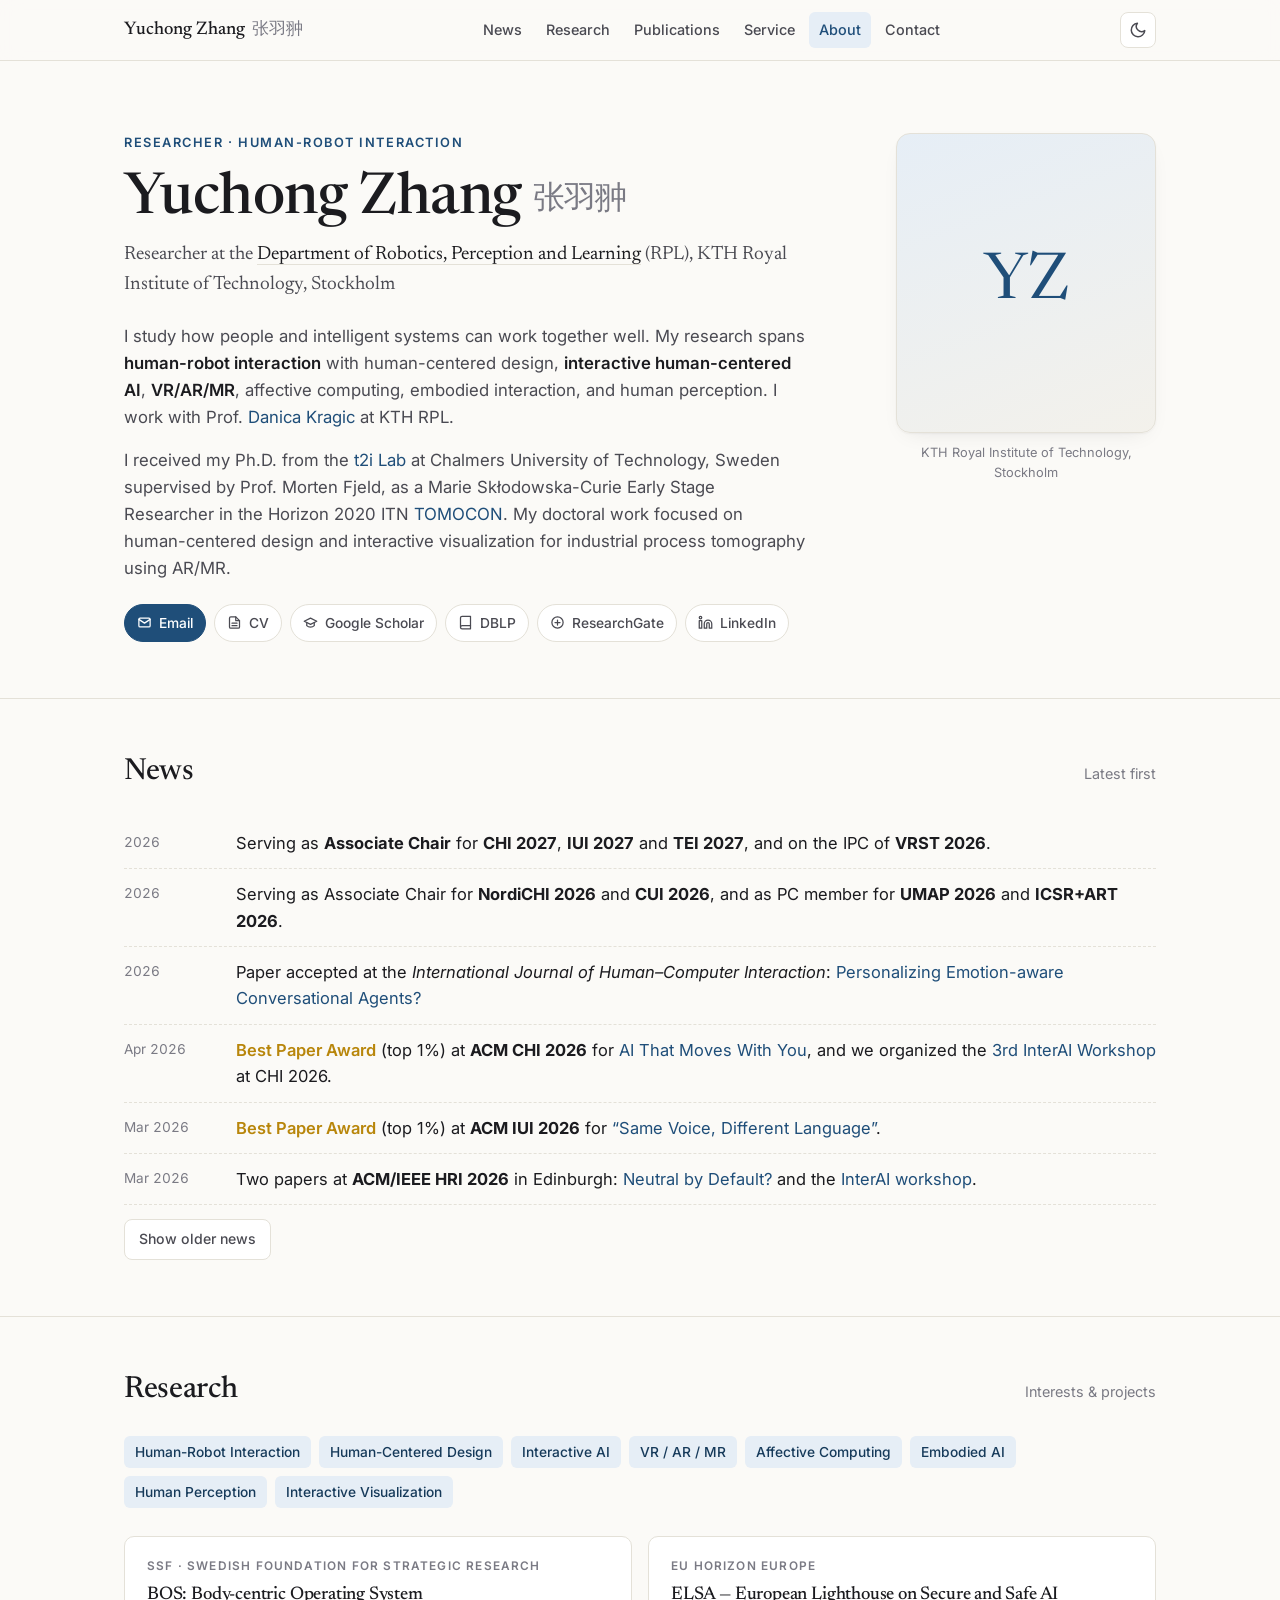
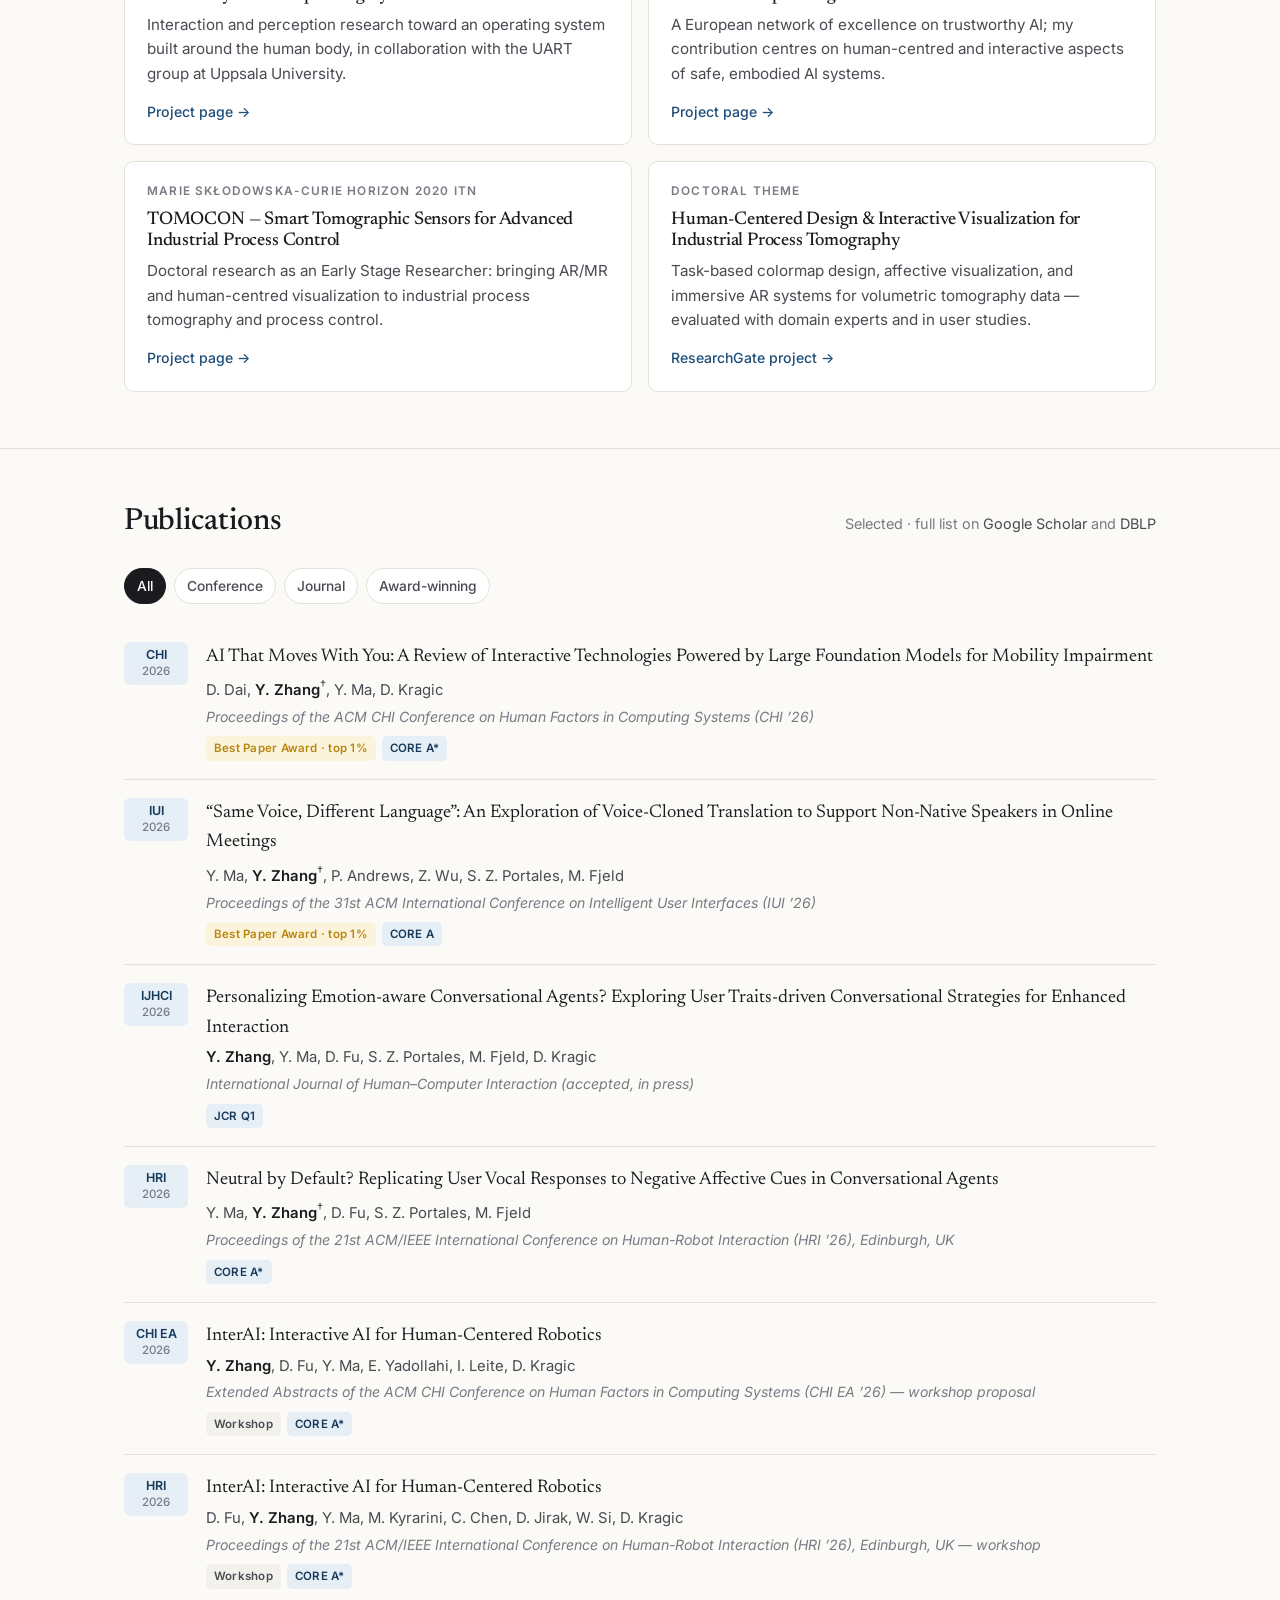
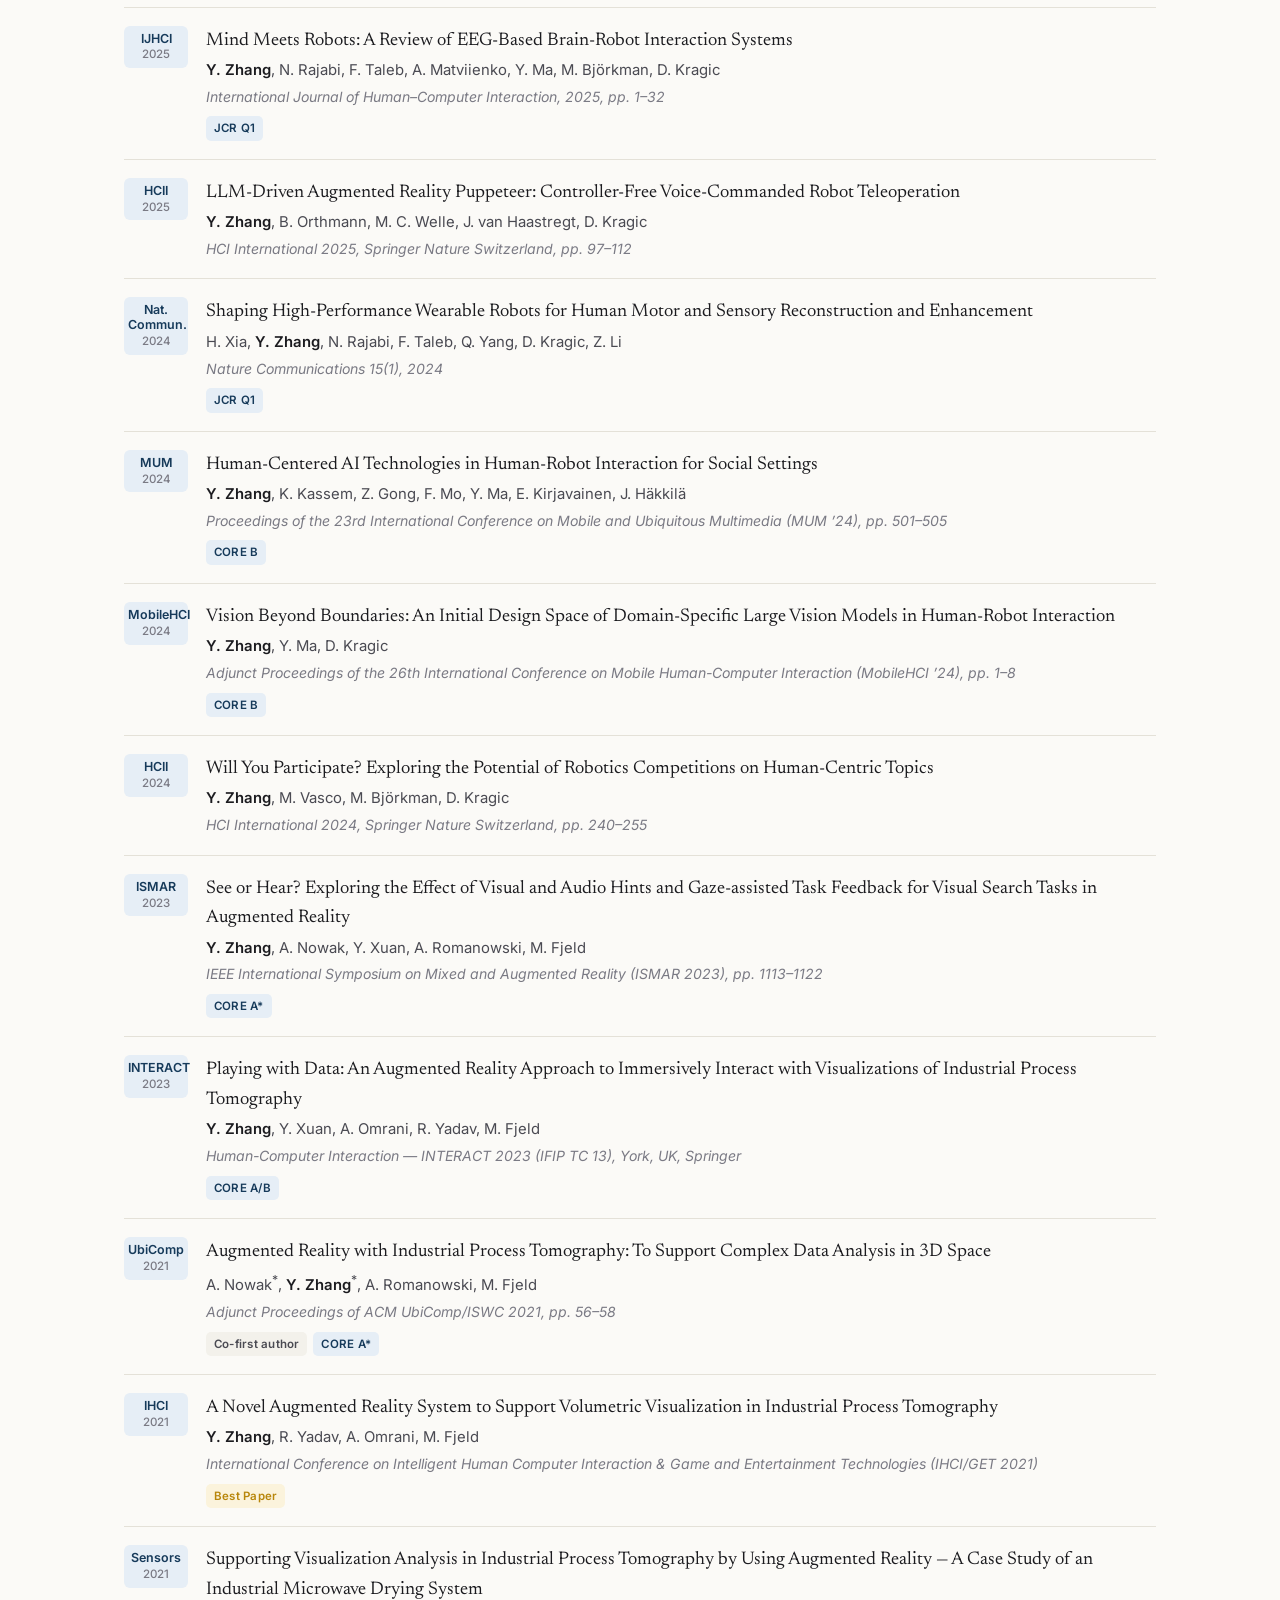
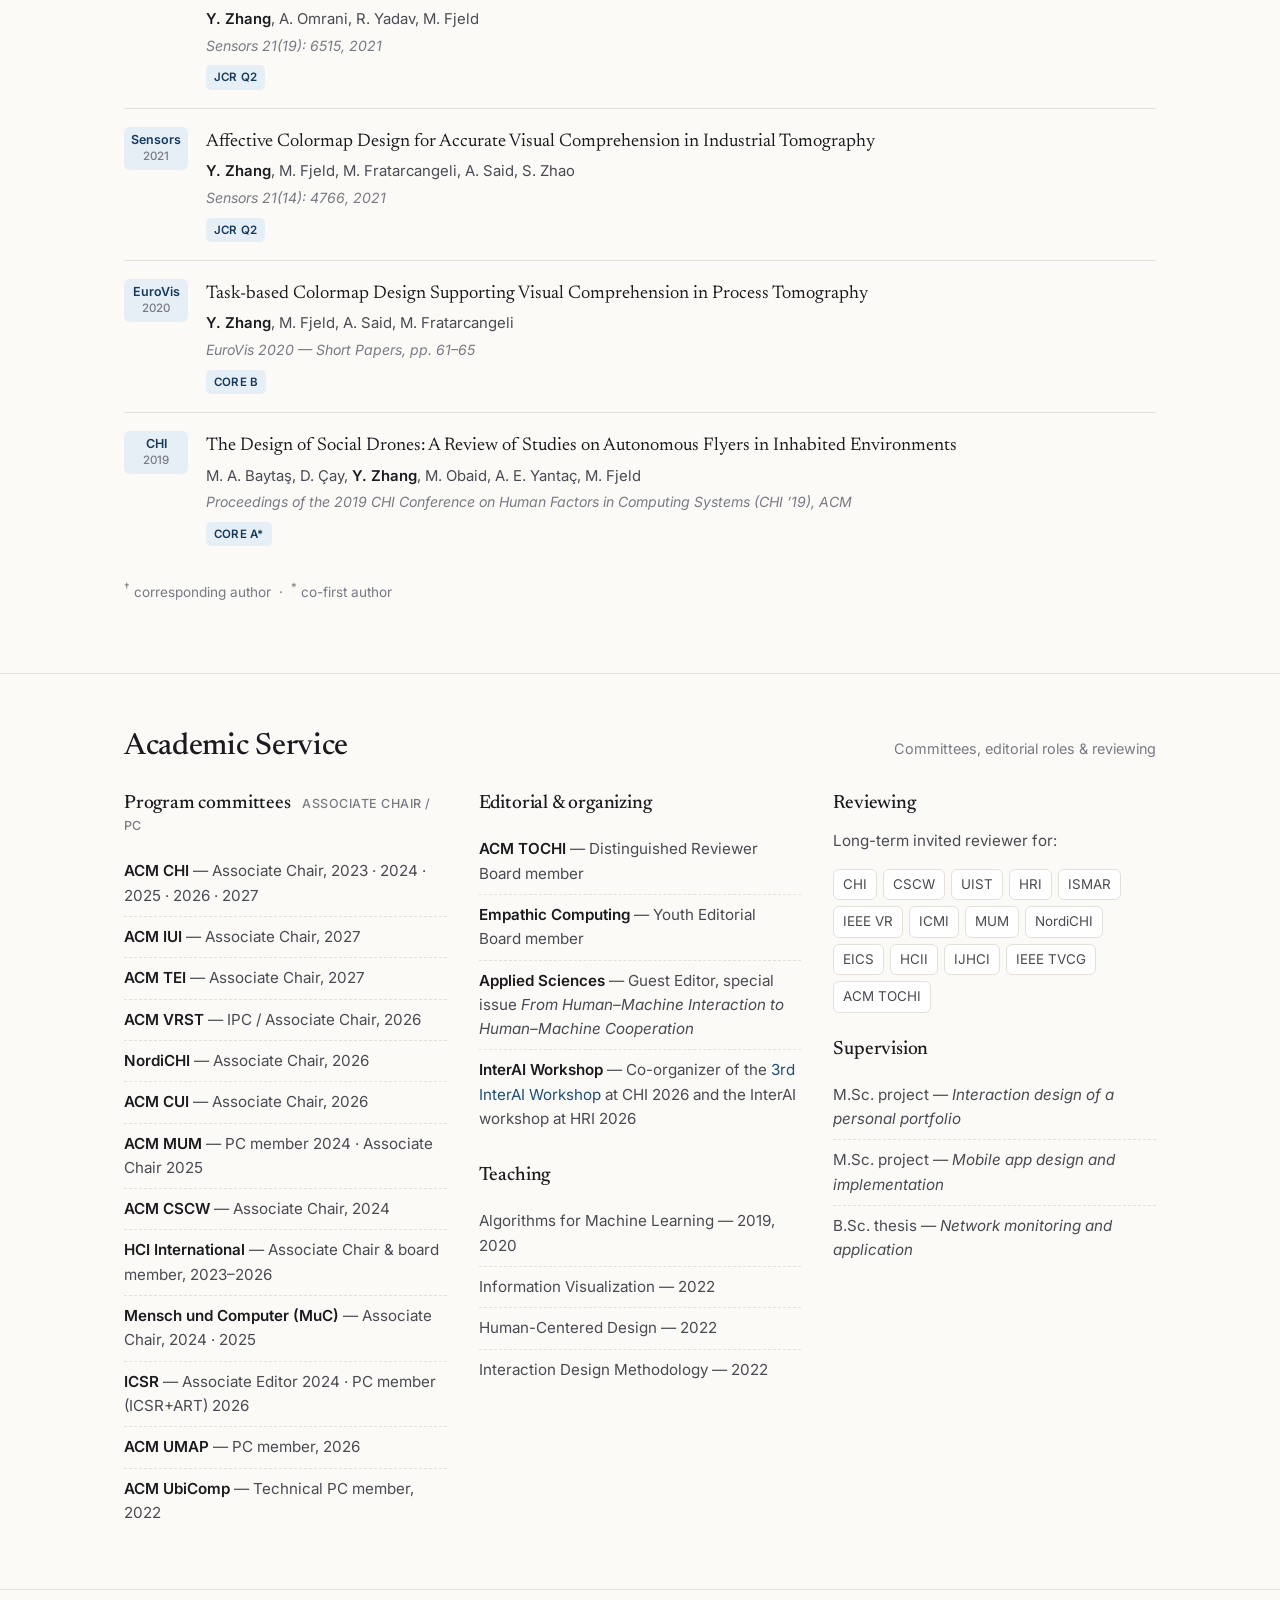
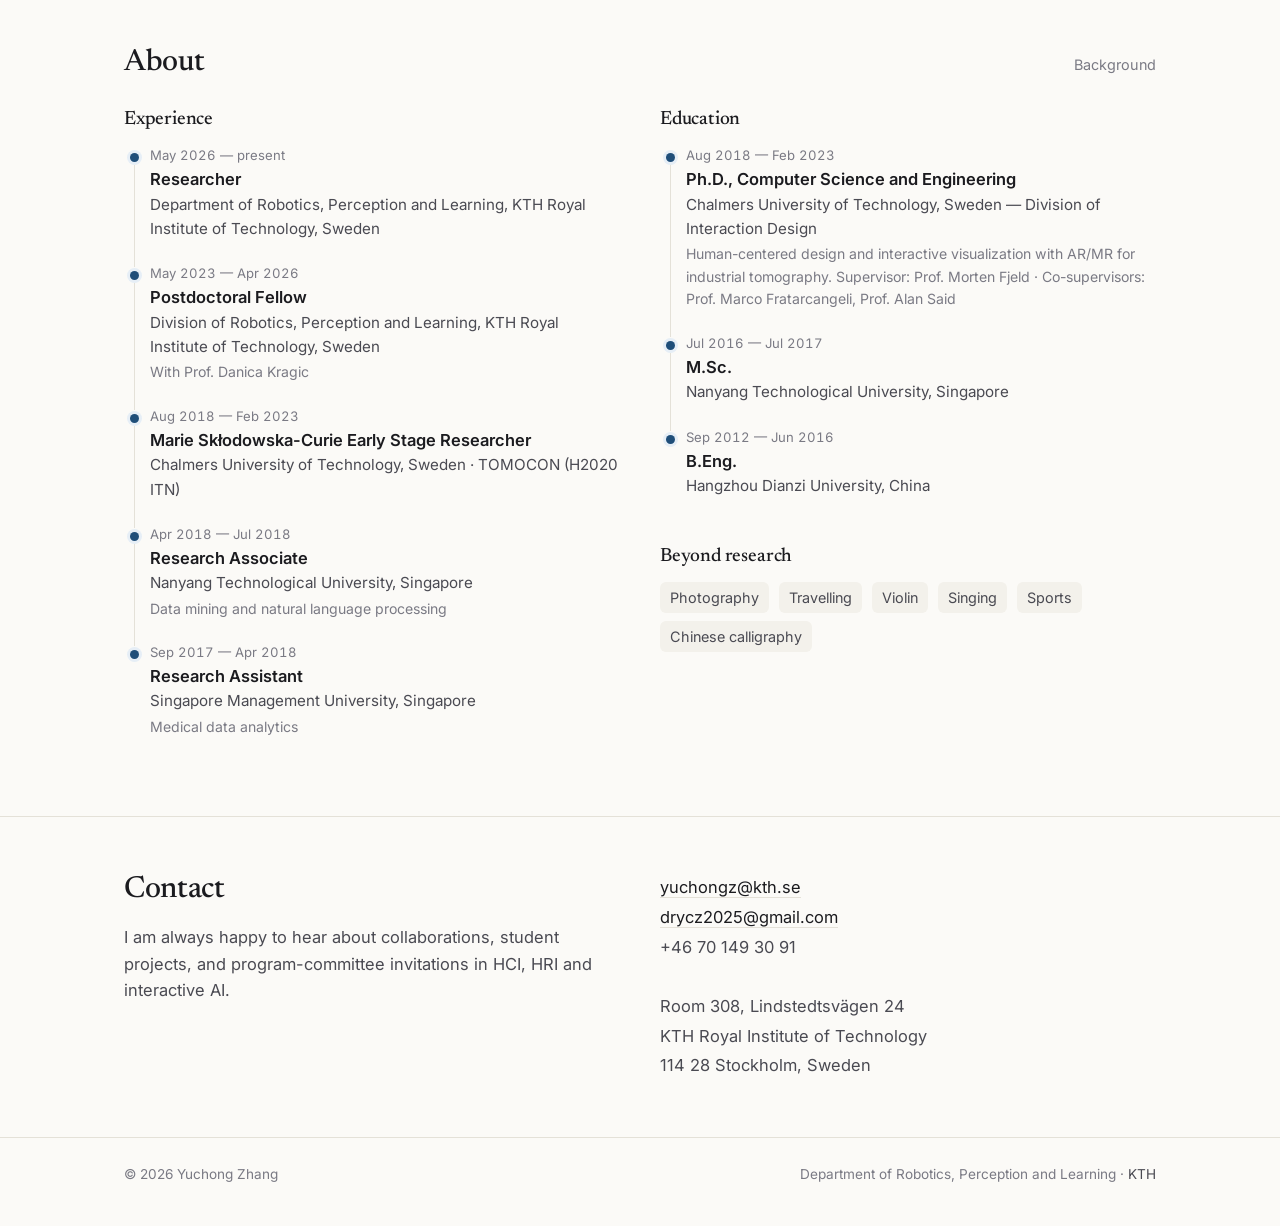
==== index.html @ 9796a703 "index.html" ====
<!DOCTYPE html>
<html lang="en">
<head>
  <meta charset="utf-8">
  <meta name="viewport" content="width=device-width, initial-scale=1">
  <title>Yuchong Zhang — Researcher in HCI & Human-Robot Interaction, KTH</title>
  <meta name="description" content="Yuchong Zhang is a researcher at the Department of Robotics, Perception and Learning, KTH Royal Institute of Technology, working on human-robot interaction, interactive AI, VR/AR/MR and affective computing.">
  <meta name="author" content="Yuchong Zhang">
  <meta property="og:title" content="Yuchong Zhang — HCI & Human-Robot Interaction Researcher">
  <meta property="og:description" content="Researcher at KTH RPL. Human-robot interaction, interactive AI, VR/AR/MR, affective computing, embodied AI.">
  <meta property="og:type" content="profile">
  <meta property="og:url" content="https://yuchongzhang-hri.github.io/">
  <link rel="canonical" href="https://yuchongzhang-hri.github.io/">
  <link rel="icon" href="data:image/svg+xml,%3Csvg xmlns='http://www.w3.org/2000/svg' viewBox='0 0 64 64'%3E%3Crect width='64' height='64' rx='12' fill='%231f4e79'/%3E%3Ctext x='32' y='42' text-anchor='middle' font-family='Georgia,serif' font-size='30' fill='white'%3EYZ%3C/text%3E%3C/svg%3E">
  <link rel="preconnect" href="https://fonts.googleapis.com">
  <link rel="preconnect" href="https://fonts.gstatic.com" crossorigin>
  <link href="https://fonts.googleapis.com/css2?family=Newsreader:ital,opsz,wght@0,6..72,400;0,6..72,500;0,6..72,600;1,6..72,400&family=Inter:wght@400;500;600&display=swap" rel="stylesheet">
  <link rel="stylesheet" href="style.css">
  <script type="application/ld+json">
  {
    "@context": "https://schema.org",
    "@type": "Person",
    "name": "Yuchong Zhang",
    "alternateName": "张羽翀",
    "jobTitle": "Researcher",
    "worksFor": { "@type": "Organization", "name": "KTH Royal Institute of Technology" },
    "email": "mailto:yuchongz@kth.se",
    "url": "https://yuchongzhang-hri.github.io/",
    "sameAs": [
      "https://scholar.google.com/citations?user=PF8pAxUAAAAJ&hl=en",
      "https://www.linkedin.com/in/yuchong-charles-zhang-b2bb73126/",
      "https://dblp.org/pid/159/8620-1.html",
      "https://www.researchgate.net/profile/Yuchong_Zhang3"
    ]
  }
  </script>
</head>
<body>

<!-- ===================== NAV ===================== -->
<header class="nav">
  <div class="wrap">
    <a class="brand" href="#top">Yuchong Zhang<span class="cjk">张羽翀</span></a>
    <nav class="nav-links" aria-label="Sections">
      <a href="#news">News</a>
      <a href="#research">Research</a>
      <a href="#publications">Publications</a>
      <a href="#service">Service</a>
      <a href="#about">About</a>
      <a href="#contact">Contact</a>
    </nav>
    <div class="nav-right">
      <button class="icon-btn" id="theme-toggle" aria-label="Toggle dark mode" title="Toggle dark mode">
        <svg class="moon" viewBox="0 0 24 24" fill="none" stroke="currentColor" stroke-width="2" stroke-linecap="round" stroke-linejoin="round"><path d="M21 12.79A9 9 0 1 1 11.21 3 7 7 0 0 0 21 12.79z"/></svg>
        <svg class="sun" viewBox="0 0 24 24" fill="none" stroke="currentColor" stroke-width="2" stroke-linecap="round" stroke-linejoin="round"><circle cx="12" cy="12" r="4"/><path d="M12 2v2m0 16v2M4.93 4.93l1.41 1.41m11.32 11.32 1.41 1.41M2 12h2m16 0h2M4.93 19.07l1.41-1.41M17.66 6.34l1.41-1.41"/></svg>
      </button>
      <button class="icon-btn menu-btn" id="menu-toggle" aria-label="Open menu" aria-expanded="false" aria-controls="nav-links">
        <svg viewBox="0 0 24 24" fill="none" stroke="currentColor" stroke-width="2" stroke-linecap="round"><path d="M4 7h16M4 12h16M4 17h16"/></svg>
      </button>
    </div>
  </div>
</header>

<main id="top">

<!-- ===================== HERO ===================== -->
<section class="hero" style="border-top:0">
  <div class="wrap">
    <div>
      <p class="eyebrow">Researcher · Human-Robot Interaction</p>
      <h1>Yuchong Zhang<span class="cjk">张羽翀</span></h1>
      <p class="role">Researcher at the <a href="https://www.kth.se/is/rpl" target="_blank" rel="noopener">Department of Robotics, Perception and Learning</a> (RPL), KTH Royal Institute of Technology, Stockholm</p>
      <p class="lede">
        I study how people and intelligent systems can work together well. My research spans
        <strong>human-robot interaction</strong> with human-centered design, <strong>interactive human-centered AI</strong>,
        <strong>VR/AR/MR</strong>, affective computing, embodied interaction, and human perception.
        I work with Prof. <a href="https://www.kth.se/profile/dani" target="_blank" rel="noopener">Danica Kragic</a> at KTH RPL.
      </p>
      <p class="lede">
        I received my Ph.D. from the <a href="https://t2i.se" target="_blank" rel="noopener">t2i Lab</a> at Chalmers University of Technology, Sweden
        supervised by Prof. Morten Fjeld, as a Marie Skłodowska-Curie Early Stage Researcher in the Horizon 2020 ITN
        <a href="https://www.tomocon.eu" target="_blank" rel="noopener">TOMOCON</a>. My doctoral work focused on human-centered design
        and interactive visualization for industrial process tomography using AR/MR.
      </p>

      <div class="links">
        <a class="chip primary" href="mailto:yuchongz@kth.se">
          <svg viewBox="0 0 24 24" fill="none" stroke="currentColor" stroke-width="2" stroke-linecap="round" stroke-linejoin="round"><rect x="3" y="5" width="18" height="14" rx="2"/><path d="m3 7 9 6 9-6"/></svg>
          Email
        </a>
        <!-- CV: replace the href with "assets/Yuchong_Zhang_CV.pdf" once you add the PDF to the assets folder -->
        <a class="chip" href="https://drive.google.com/file/d/18nQSB1syZeHwwVEm3M-YimjQjstBly2w/view?usp=sharing" target="_blank" rel="noopener">
          <svg viewBox="0 0 24 24" fill="none" stroke="currentColor" stroke-width="2" stroke-linecap="round" stroke-linejoin="round"><path d="M14 3H6a2 2 0 0 0-2 2v14a2 2 0 0 0 2 2h12a2 2 0 0 0 2-2V9z"/><path d="M14 3v6h6M8 13h8M8 17h8"/></svg>
          CV
        </a>
        <a class="chip" href="https://scholar.google.com/citations?user=PF8pAxUAAAAJ&hl=en" target="_blank" rel="noopener">
          <svg viewBox="0 0 24 24" fill="none" stroke="currentColor" stroke-width="2" stroke-linecap="round" stroke-linejoin="round"><path d="M22 10 12 5 2 10l10 5 10-5z"/><path d="M6 12v5c3 3 9 3 12 0v-5"/></svg>
          Google Scholar
        </a>
        <a class="chip" href="https://dblp.org/pid/159/8620-1.html" target="_blank" rel="noopener">
          <svg viewBox="0 0 24 24" fill="none" stroke="currentColor" stroke-width="2" stroke-linecap="round" stroke-linejoin="round"><path d="M4 19.5A2.5 2.5 0 0 1 6.5 17H20"/><path d="M6.5 2H20v20H6.5A2.5 2.5 0 0 1 4 19.5v-15A2.5 2.5 0 0 1 6.5 2z"/></svg>
          DBLP
        </a>
        <a class="chip" href="https://www.researchgate.net/profile/Yuchong_Zhang3" target="_blank" rel="noopener">
          <svg viewBox="0 0 24 24" fill="none" stroke="currentColor" stroke-width="2" stroke-linecap="round" stroke-linejoin="round"><circle cx="12" cy="12" r="9"/><path d="M8 12h8M12 8v8"/></svg>
          ResearchGate
        </a>
        <a class="chip" href="https://www.linkedin.com/in/yuchong-charles-zhang-b2bb73126/" target="_blank" rel="noopener">
          <svg viewBox="0 0 24 24" fill="none" stroke="currentColor" stroke-width="2" stroke-linecap="round" stroke-linejoin="round"><path d="M16 8a6 6 0 0 1 6 6v7h-4v-7a2 2 0 0 0-4 0v7h-4v-7a6 6 0 0 1 6-6z"/><rect x="2" y="9" width="4" height="12"/><circle cx="4" cy="4" r="2"/></svg>
          LinkedIn
        </a>
      </div>
    </div>

    <figure class="portrait">
      <!-- PHOTO: put your headshot at assets/photo.jpg, then delete the .placeholder div and un-comment the <img> below -->
      <!-- <img src="assets/photo.jpg" alt="Portrait of Yuchong Zhang" width="260" height="300"> -->
      <div class="placeholder" role="img" aria-label="Portrait placeholder">YZ</div>
      <figcaption>KTH Royal Institute of Technology, Stockholm</figcaption>
    </figure>
  </div>
</section>

<!-- ===================== NEWS ===================== -->
<section id="news">
  <div class="wrap">
    <div class="section-head reveal">
      <h2>News</h2>
      <span class="aside">Latest first</span>
    </div>
    <ul class="news reveal">
      <!-- Add new items at the top. Keep the <time> short (e.g. "Sep 2026"). -->
      <li><time>2026</time><div>Serving as <b>Associate Chair</b> for <b>CHI 2027</b>, <b>IUI 2027</b> and <b>TEI 2027</b>, and on the IPC of <b>VRST 2026</b>.</div></li>
      <li><time>2026</time><div>Serving as Associate Chair for <b>NordiCHI 2026</b> and <b>CUI 2026</b>, and as PC member for <b>UMAP 2026</b> and <b>ICSR+ART 2026</b>.</div></li>
      <li><time>2026</time><div>Paper accepted at the <em>International Journal of Human–Computer Interaction</em>: <a href="#pub-ijhci-2026">Personalizing Emotion-aware Conversational Agents?</a></div></li>
      <li><time>Apr 2026</time><div><span class="award">Best Paper Award</span> (top 1%) at <b>ACM CHI 2026</b> for <a href="#pub-chi-2026">AI That Moves With You</a>, and we organized the <a href="https://sites.google.com/view/interaiworkshopchi2026/home" target="_blank" rel="noopener">3rd InterAI Workshop</a> at CHI 2026.</div></li>
      <li><time>Mar 2026</time><div><span class="award">Best Paper Award</span> (top 1%) at <b>ACM IUI 2026</b> for <a href="#pub-iui-2026">“Same Voice, Different Language”</a>.</div></li>
      <li><time>Mar 2026</time><div>Two papers at <b>ACM/IEEE HRI 2026</b> in Edinburgh: <a href="#pub-hri-2026">Neutral by Default?</a> and the <a href="#pub-hri-ws-2026">InterAI workshop</a>.</div></li>
      <li data-more="news" hidden><time>Recent</time><div>Joined the <b>distinguished reviewer board</b> of <em>ACM Transactions on Computer-Human Interaction (TOCHI)</em>.</div></li>
      <li data-more="news" hidden><time>Recent</time><div>Appointed to the <b>Youth Editorial Board</b> of the <em>Empathic Computing</em> journal.</div></li>
      <li data-more="news" hidden><time>2025</time><div>Review article <a href="#pub-ijhci-2025">Mind Meets Robots</a> published in <em>IJHCI</em>; <a href="#pub-hcii-2025">LLM-Driven AR Puppeteer</a> presented at HCII 2025.</div></li>
      <li data-more="news" hidden><time>Feb 2024</time><div>Perspective on wearable robots published in <em>Nature Communications</em>: <a href="#pub-natcomm-2024">Shaping High-Performance Wearable Robots</a>.</div></li>
      <li data-more="news" hidden><time>May 2023</time><div>Joined KTH RPL as a Postdoctoral Fellow working with Prof. Danica Kragic.</div></li>
      <li data-more="news" hidden><time>Feb 2023</time><div>Defended my Ph.D. at Chalmers University of Technology.</div></li>
    </ul>
    <button class="more-toggle" data-more-for="news" aria-expanded="false">Show older news</button>
  </div>
</section>

<!-- ===================== RESEARCH ===================== -->
<section id="research">
  <div class="wrap">
    <div class="section-head reveal">
      <h2>Research</h2>
      <span class="aside">Interests &amp; projects</span>
    </div>

    <div class="tags reveal">
      <span class="tag">Human-Robot Interaction</span>
      <span class="tag">Human-Centered Design</span>
      <span class="tag">Interactive AI</span>
      <span class="tag">VR / AR / MR</span>
      <span class="tag">Affective Computing</span>
      <span class="tag">Embodied AI</span>
      <span class="tag">Human Perception</span>
      <span class="tag">Interactive Visualization</span>
    </div>

    <div class="cards reveal">
      <article class="card">
        <div class="kicker">SSF · Swedish Foundation for Strategic Research</div>
        <h4>BOS: Body-centric Operating System</h4>
        <p>Interaction and perception research toward an operating system built around the human body, in collaboration with the UART group at Uppsala University.</p>
        <a class="card-link" href="https://www.it.uu.se/research/group/uart/SSF%20Body%20Operating%20System%20Project" target="_blank" rel="noopener">Project page</a>
      </article>
      <article class="card">
        <div class="kicker">EU Horizon Europe</div>
        <h4>ELSA — European Lighthouse on Secure and Safe AI</h4>
        <p>A European network of excellence on trustworthy AI; my contribution centres on human-centred and interactive aspects of safe, embodied AI systems.</p>
        <a class="card-link" href="https://www.elsa-ai.eu/index.html" target="_blank" rel="noopener">Project page</a>
      </article>
      <article class="card">
        <div class="kicker">Marie Skłodowska-Curie Horizon 2020 ITN</div>
        <h4>TOMOCON — Smart Tomographic Sensors for Advanced Industrial Process Control</h4>
        <p>Doctoral research as an Early Stage Researcher: bringing AR/MR and human-centred visualization to industrial process tomography and process control.</p>
        <a class="card-link" href="https://www.tomocon.eu/" target="_blank" rel="noopener">Project page</a>
      </article>
      <article class="card">
        <div class="kicker">Doctoral theme</div>
        <h4>Human-Centered Design &amp; Interactive Visualization for Industrial Process Tomography</h4>
        <p>Task-based colormap design, affective visualization, and immersive AR systems for volumetric tomography data — evaluated with domain experts and in user studies.</p>
        <a class="card-link" href="https://www.researchgate.net/project/Human-centered-design-and-interactive-visualization-on-industrial-process-tomography-IPT" target="_blank" rel="noopener">ResearchGate project</a>
      </article>
    </div>
  </div>
</section>

<!-- ===================== PUBLICATIONS ===================== -->
<section id="publications">
  <div class="wrap">
    <div class="section-head reveal">
      <h2>Publications</h2>
      <span class="aside">Selected · full list on <a href="https://scholar.google.com/citations?user=PF8pAxUAAAAJ&hl=en" target="_blank" rel="noopener">Google Scholar</a> and <a href="https://dblp.org/pid/159/8620-1.html" target="_blank" rel="noopener">DBLP</a></span>
    </div>

    <div class="pub-tools reveal" role="group" aria-label="Filter publications">
      <button class="filter active" data-filter="all">All</button>
      <button class="filter" data-filter="conference">Conference</button>
      <button class="filter" data-filter="journal">Journal</button>
      <button class="filter" data-filter="award">Award-winning</button>
    </div>

    <!--
      Each publication is one <li class="pub">. To add a paper, copy an entry and edit.
      data-type: "conference" | "journal"   data-award: "true" if it won an award.
      Add PDF / DOI links inside <div class="plinks"> (e.g. <a href="paper.pdf">PDF</a>).
      † = corresponding author, * = co-first author.
    -->
    <ul class="pubs reveal">

      <!-- 2026 -->
      <li class="pub" id="pub-chi-2026" data-type="conference" data-award="true">
        <div class="venue-tag">CHI<span class="yr">2026</span></div>
        <div>
          <div class="title">AI That Moves With You: A Review of Interactive Technologies Powered by Large Foundation Models for Mobility Impairment</div>
          <div class="authors">D. Dai, <b>Y. Zhang</b><sup>†</sup>, Y. Ma, D. Kragic</div>
          <div class="where">Proceedings of the ACM CHI Conference on Human Factors in Computing Systems (CHI ’26)</div>
          <div class="badges"><span class="badge award">Best Paper Award · top 1%</span><span class="badge rank">CORE A*</span></div>
        </div>
      </li>

      <li class="pub" id="pub-iui-2026" data-type="conference" data-award="true">
        <div class="venue-tag">IUI<span class="yr">2026</span></div>
        <div>
          <div class="title">“Same Voice, Different Language”: An Exploration of Voice-Cloned Translation to Support Non-Native Speakers in Online Meetings</div>
          <div class="authors">Y. Ma, <b>Y. Zhang</b><sup>†</sup>, P. Andrews, Z. Wu, S. Z. Portales, M. Fjeld</div>
          <div class="where">Proceedings of the 31st ACM International Conference on Intelligent User Interfaces (IUI ’26)</div>
          <div class="badges"><span class="badge award">Best Paper Award · top 1%</span><span class="badge rank">CORE A</span></div>
        </div>
      </li>

      <li class="pub" id="pub-ijhci-2026" data-type="journal" data-award="false">
        <div class="venue-tag">IJHCI<span class="yr">2026</span></div>
        <div>
          <div class="title">Personalizing Emotion-aware Conversational Agents? Exploring User Traits-driven Conversational Strategies for Enhanced Interaction</div>
          <div class="authors"><b>Y. Zhang</b>, Y. Ma, D. Fu, S. Z. Portales, M. Fjeld, D. Kragic</div>
          <div class="where">International Journal of Human–Computer Interaction (accepted, in press)</div>
          <div class="badges"><span class="badge rank">JCR Q1</span></div>
        </div>
      </li>

      <li class="pub" id="pub-hri-2026" data-type="conference" data-award="false">
        <div class="venue-tag">HRI<span class="yr">2026</span></div>
        <div>
          <div class="title">Neutral by Default? Replicating User Vocal Responses to Negative Affective Cues in Conversational Agents</div>
          <div class="authors">Y. Ma, <b>Y. Zhang</b><sup>†</sup>, D. Fu, S. Z. Portales, M. Fjeld</div>
          <div class="where">Proceedings of the 21st ACM/IEEE International Conference on Human-Robot Interaction (HRI ’26), Edinburgh, UK</div>
          <div class="badges"><span class="badge rank">CORE A*</span></div>
        </div>
      </li>

      <li class="pub" data-type="conference" data-award="false">
        <div class="venue-tag">CHI EA<span class="yr">2026</span></div>
        <div>
          <div class="title">InterAI: Interactive AI for Human-Centered Robotics</div>
          <div class="authors"><b>Y. Zhang</b>, D. Fu, Y. Ma, E. Yadollahi, I. Leite, D. Kragic</div>
          <div class="where">Extended Abstracts of the ACM CHI Conference on Human Factors in Computing Systems (CHI EA ’26) — workshop proposal</div>
          <div class="badges"><span class="badge">Workshop</span><span class="badge rank">CORE A*</span></div>
        </div>
      </li>

      <li class="pub" id="pub-hri-ws-2026" data-type="conference" data-award="false">
        <div class="venue-tag">HRI<span class="yr">2026</span></div>
        <div>
          <div class="title">InterAI: Interactive AI for Human-Centered Robotics</div>
          <div class="authors">D. Fu, <b>Y. Zhang</b>, Y. Ma, M. Kyrarini, C. Chen, D. Jirak, W. Si, D. Kragic</div>
          <div class="where">Proceedings of the 21st ACM/IEEE International Conference on Human-Robot Interaction (HRI ’26), Edinburgh, UK — workshop</div>
          <div class="badges"><span class="badge">Workshop</span><span class="badge rank">CORE A*</span></div>
        </div>
      </li>

      <!-- 2025 -->
      <li class="pub" id="pub-ijhci-2025" data-type="journal" data-award="false">
        <div class="venue-tag">IJHCI<span class="yr">2025</span></div>
        <div>
          <div class="title">Mind Meets Robots: A Review of EEG-Based Brain-Robot Interaction Systems</div>
          <div class="authors"><b>Y. Zhang</b>, N. Rajabi, F. Taleb, A. Matviienko, Y. Ma, M. Björkman, D. Kragic</div>
          <div class="where">International Journal of Human–Computer Interaction, 2025, pp. 1–32</div>
          <div class="badges"><span class="badge rank">JCR Q1</span></div>
        </div>
      </li>

      <li class="pub" id="pub-hcii-2025" data-type="conference" data-award="false">
        <div class="venue-tag">HCII<span class="yr">2025</span></div>
        <div>
          <div class="title">LLM-Driven Augmented Reality Puppeteer: Controller-Free Voice-Commanded Robot Teleoperation</div>
          <div class="authors"><b>Y. Zhang</b>, B. Orthmann, M. C. Welle, J. van Haastregt, D. Kragic</div>
          <div class="where">HCI International 2025, Springer Nature Switzerland, pp. 97–112</div>
        </div>
      </li>

      <!-- 2024 -->
      <li class="pub" id="pub-natcomm-2024" data-type="journal" data-award="false">
        <div class="venue-tag">Nat. Commun.<span class="yr">2024</span></div>
        <div>
          <div class="title">Shaping High-Performance Wearable Robots for Human Motor and Sensory Reconstruction and Enhancement</div>
          <div class="authors">H. Xia, <b>Y. Zhang</b>, N. Rajabi, F. Taleb, Q. Yang, D. Kragic, Z. Li</div>
          <div class="where">Nature Communications 15(1), 2024</div>
          <div class="badges"><span class="badge rank">JCR Q1</span></div>
        </div>
      </li>

      <li class="pub" data-type="conference" data-award="false">
        <div class="venue-tag">MUM<span class="yr">2024</span></div>
        <div>
          <div class="title">Human-Centered AI Technologies in Human-Robot Interaction for Social Settings</div>
          <div class="authors"><b>Y. Zhang</b>, K. Kassem, Z. Gong, F. Mo, Y. Ma, E. Kirjavainen, J. Häkkilä</div>
          <div class="where">Proceedings of the 23rd International Conference on Mobile and Ubiquitous Multimedia (MUM ’24), pp. 501–505</div>
          <div class="badges"><span class="badge rank">CORE B</span></div>
        </div>
      </li>

      <li class="pub" data-type="conference" data-award="false">
        <div class="venue-tag">MobileHCI<span class="yr">2024</span></div>
        <div>
          <div class="title">Vision Beyond Boundaries: An Initial Design Space of Domain-Specific Large Vision Models in Human-Robot Interaction</div>
          <div class="authors"><b>Y. Zhang</b>, Y. Ma, D. Kragic</div>
          <div class="where">Adjunct Proceedings of the 26th International Conference on Mobile Human-Computer Interaction (MobileHCI ’24), pp. 1–8</div>
          <div class="badges"><span class="badge rank">CORE B</span></div>
        </div>
      </li>

      <li class="pub" data-type="conference" data-award="false">
        <div class="venue-tag">HCII<span class="yr">2024</span></div>
        <div>
          <div class="title">Will You Participate? Exploring the Potential of Robotics Competitions on Human-Centric Topics</div>
          <div class="authors"><b>Y. Zhang</b>, M. Vasco, M. Björkman, D. Kragic</div>
          <div class="where">HCI International 2024, Springer Nature Switzerland, pp. 240–255</div>
        </div>
      </li>

      <!-- 2023 -->
      <li class="pub" data-type="conference" data-award="false">
        <div class="venue-tag">ISMAR<span class="yr">2023</span></div>
        <div>
          <div class="title">See or Hear? Exploring the Effect of Visual and Audio Hints and Gaze-assisted Task Feedback for Visual Search Tasks in Augmented Reality</div>
          <div class="authors"><b>Y. Zhang</b>, A. Nowak, Y. Xuan, A. Romanowski, M. Fjeld</div>
          <div class="where">IEEE International Symposium on Mixed and Augmented Reality (ISMAR 2023), pp. 1113–1122</div>
          <div class="badges"><span class="badge rank">CORE A*</span></div>
        </div>
      </li>

      <li class="pub" data-type="conference" data-award="false">
        <div class="venue-tag">INTERACT<span class="yr">2023</span></div>
        <div>
          <div class="title">Playing with Data: An Augmented Reality Approach to Immersively Interact with Visualizations of Industrial Process Tomography</div>
          <div class="authors"><b>Y. Zhang</b>, Y. Xuan, A. Omrani, R. Yadav, M. Fjeld</div>
          <div class="where">Human-Computer Interaction — INTERACT 2023 (IFIP TC 13), York, UK, Springer</div>
          <div class="badges"><span class="badge rank">CORE A/B</span></div>
        </div>
      </li>

      <!-- 2021 -->
      <li class="pub" data-type="conference" data-award="false">
        <div class="venue-tag">UbiComp<span class="yr">2021</span></div>
        <div>
          <div class="title">Augmented Reality with Industrial Process Tomography: To Support Complex Data Analysis in 3D Space</div>
          <div class="authors">A. Nowak<sup>*</sup>, <b>Y. Zhang</b><sup>*</sup>, A. Romanowski, M. Fjeld</div>
          <div class="where">Adjunct Proceedings of ACM UbiComp/ISWC 2021, pp. 56–58</div>
          <div class="badges"><span class="badge">Co-first author</span><span class="badge rank">CORE A*</span></div>
        </div>
      </li>

      <li class="pub" data-type="conference" data-award="true">
        <div class="venue-tag">IHCI<span class="yr">2021</span></div>
        <div>
          <div class="title">A Novel Augmented Reality System to Support Volumetric Visualization in Industrial Process Tomography</div>
          <div class="authors"><b>Y. Zhang</b>, R. Yadav, A. Omrani, M. Fjeld</div>
          <div class="where">International Conference on Intelligent Human Computer Interaction &amp; Game and Entertainment Technologies (IHCI/GET 2021)</div>
          <div class="badges"><span class="badge award">Best Paper</span></div>
        </div>
      </li>

      <li class="pub" data-type="journal" data-award="false">
        <div class="venue-tag">Sensors<span class="yr">2021</span></div>
        <div>
          <div class="title">Supporting Visualization Analysis in Industrial Process Tomography by Using Augmented Reality — A Case Study of an Industrial Microwave Drying System</div>
          <div class="authors"><b>Y. Zhang</b>, A. Omrani, R. Yadav, M. Fjeld</div>
          <div class="where">Sensors 21(19): 6515, 2021</div>
          <div class="badges"><span class="badge rank">JCR Q2</span></div>
        </div>
      </li>

      <li class="pub" data-type="journal" data-award="false">
        <div class="venue-tag">Sensors<span class="yr">2021</span></div>
        <div>
          <div class="title">Affective Colormap Design for Accurate Visual Comprehension in Industrial Tomography</div>
          <div class="authors"><b>Y. Zhang</b>, M. Fjeld, M. Fratarcangeli, A. Said, S. Zhao</div>
          <div class="where">Sensors 21(14): 4766, 2021</div>
          <div class="badges"><span class="badge rank">JCR Q2</span></div>
        </div>
      </li>

      <!-- 2020 -->
      <li class="pub" data-type="conference" data-award="false">
        <div class="venue-tag">EuroVis<span class="yr">2020</span></div>
        <div>
          <div class="title">Task-based Colormap Design Supporting Visual Comprehension in Process Tomography</div>
          <div class="authors"><b>Y. Zhang</b>, M. Fjeld, A. Said, M. Fratarcangeli</div>
          <div class="where">EuroVis 2020 — Short Papers, pp. 61–65</div>
          <div class="badges"><span class="badge rank">CORE B</span></div>
        </div>
      </li>

      <!-- 2019 -->
      <li class="pub" data-type="conference" data-award="false">
        <div class="venue-tag">CHI<span class="yr">2019</span></div>
        <div>
          <div class="title">The Design of Social Drones: A Review of Studies on Autonomous Flyers in Inhabited Environments</div>
          <div class="authors">M. A. Baytaş, D. Çay, <b>Y. Zhang</b>, M. Obaid, A. E. Yantaç, M. Fjeld</div>
          <div class="where">Proceedings of the 2019 CHI Conference on Human Factors in Computing Systems (CHI ’19), ACM</div>
          <div class="badges"><span class="badge rank">CORE A*</span></div>
        </div>
      </li>
    </ul>
    <p style="color:var(--ink-3);font-size:.85rem;margin-top:14px"><sup>†</sup> corresponding author &nbsp;·&nbsp; <sup>*</sup> co-first author</p>
  </div>
</section>

<!-- ===================== ACADEMIC SERVICE ===================== -->
<section id="service">
  <div class="wrap">
    <div class="section-head reveal">
      <h2>Academic Service</h2>
      <span class="aside">Committees, editorial roles &amp; reviewing</span>
    </div>
    <div class="service-grid reveal">
      <div>
        <h3 class="sub">Program committees <small>Associate Chair / PC</small></h3>
        <ul>
          <li><b>ACM CHI</b> — Associate Chair, 2023 · 2024 · 2025 · 2026 · 2027</li>
          <li><b>ACM IUI</b> — Associate Chair, 2027</li>
          <li><b>ACM TEI</b> — Associate Chair, 2027</li>
          <li><b>ACM VRST</b> — IPC / Associate Chair, 2026</li>
          <li><b>NordiCHI</b> — Associate Chair, 2026</li>
          <li><b>ACM CUI</b> — Associate Chair, 2026</li>
          <li><b>ACM MUM</b> — PC member 2024 · Associate Chair 2025</li>
          <li><b>ACM CSCW</b> — Associate Chair, 2024</li>
          <li><b>HCI International</b> — Associate Chair &amp; board member, 2023–2026</li>
          <li><b>Mensch und Computer (MuC)</b> — Associate Chair, 2024 · 2025</li>
          <li><b>ICSR</b> — Associate Editor 2024 · PC member (ICSR+ART) 2026</li>
          <li><b>ACM UMAP</b> — PC member, 2026</li>
          <li><b>ACM UbiComp</b> — Technical PC member, 2022</li>
        </ul>
      </div>
      <div>
        <h3 class="sub">Editorial &amp; organizing</h3>
        <ul>
          <li><b>ACM TOCHI</b> — Distinguished Reviewer Board member</li>
          <li><b>Empathic Computing</b> — Youth Editorial Board member</li>
          <li><b>Applied Sciences</b> — Guest Editor, special issue <em>From Human–Machine Interaction to Human–Machine Cooperation</em></li>
          <li><b>InterAI Workshop</b> — Co-organizer of the <a href="https://sites.google.com/view/interaiworkshopchi2026/home" target="_blank" rel="noopener">3rd InterAI Workshop</a> at CHI 2026 and the InterAI workshop at HRI 2026</li>
        </ul>
        <h3 class="sub" style="margin-top:26px">Teaching</h3>
        <ul>
          <li>Algorithms for Machine Learning — 2019, 2020</li>
          <li>Information Visualization — 2022</li>
          <li>Human-Centered Design — 2022</li>
          <li>Interaction Design Methodology — 2022</li>
        </ul>
      </div>
      <div>
        <h3 class="sub">Reviewing</h3>
        <p style="color:var(--ink-2);font-size:.95rem">Long-term invited reviewer for:</p>
        <div class="venue-cloud">
          <span>CHI</span><span>CSCW</span><span>UIST</span><span>HRI</span><span>ISMAR</span><span>IEEE VR</span>
          <span>ICMI</span><span>MUM</span><span>NordiCHI</span><span>EICS</span><span>HCII</span>
          <span>IJHCI</span><span>IEEE TVCG</span><span>ACM TOCHI</span>
        </div>
        <h3 class="sub" style="margin-top:26px">Supervision</h3>
        <ul>
          <li>M.Sc. project — <em>Interaction design of a personal portfolio</em></li>
          <li>M.Sc. project — <em>Mobile app design and implementation</em></li>
          <li>B.Sc. thesis — <em>Network monitoring and application</em></li>
        </ul>
      </div>
    </div>
  </div>
</section>

<!-- ===================== ABOUT ===================== -->
<section id="about">
  <div class="wrap">
    <div class="section-head reveal">
      <h2>About</h2>
      <span class="aside">Background</span>
    </div>
    <div class="two-col reveal">
      <div>
        <h3 class="sub">Experience</h3>
        <ul class="timeline">
          <li>
            <div class="when">May 2026 — present</div>
            <div class="what">Researcher</div>
            <div class="where">Department of Robotics, Perception and Learning, KTH Royal Institute of Technology, Sweden</div>
          </li>
          <li>
            <div class="when">May 2023 — Apr 2026</div>
            <div class="what">Postdoctoral Fellow</div>
            <div class="where">Division of Robotics, Perception and Learning, KTH Royal Institute of Technology, Sweden</div>
            <div class="note">With Prof. Danica Kragic</div>
          </li>
          <li>
            <div class="when">Aug 2018 — Feb 2023</div>
            <div class="what">Marie Skłodowska-Curie Early Stage Researcher</div>
            <div class="where">Chalmers University of Technology, Sweden · TOMOCON (H2020 ITN)</div>
          </li>
          <li>
            <div class="when">Apr 2018 — Jul 2018</div>
            <div class="what">Research Associate</div>
            <div class="where">Nanyang Technological University, Singapore</div>
            <div class="note">Data mining and natural language processing</div>
          </li>
          <li>
            <div class="when">Sep 2017 — Apr 2018</div>
            <div class="what">Research Assistant</div>
            <div class="where">Singapore Management University, Singapore</div>
            <div class="note">Medical data analytics</div>
          </li>
        </ul>
      </div>
      <div>
        <h3 class="sub">Education</h3>
        <ul class="timeline">
          <li>
            <div class="when">Aug 2018 — Feb 2023</div>
            <div class="what">Ph.D., Computer Science and Engineering</div>
            <div class="where">Chalmers University of Technology, Sweden — Division of Interaction Design</div>
            <div class="note">Human-centered design and interactive visualization with AR/MR for industrial tomography. Supervisor: Prof. Morten Fjeld · Co-supervisors: Prof. Marco Fratarcangeli, Prof. Alan Said</div>
          </li>
          <li>
            <div class="when">Jul 2016 — Jul 2017</div>
            <div class="what">M.Sc.</div>
            <div class="where">Nanyang Technological University, Singapore</div>
          </li>
          <li>
            <div class="when">Sep 2012 — Jun 2016</div>
            <div class="what">B.Eng.</div>
            <div class="where">Hangzhou Dianzi University, China</div>
          </li>
        </ul>

        <h3 class="sub" style="margin-top:26px">Beyond research</h3>
        <div class="interests">
          <span>Photography</span><span>Travelling</span><span>Violin</span><span>Singing</span><span>Sports</span><span>Chinese calligraphy</span>
        </div>
      </div>
    </div>
  </div>
</section>

<!-- ===================== CONTACT ===================== -->
<section id="contact" class="contact">
  <div class="wrap">
    <div class="reveal">
      <div class="section-head" style="margin-bottom:16px"><h2>Contact</h2></div>
      <p style="color:var(--ink-2);max-width:48ch">I am always happy to hear about collaborations, student projects, and program-committee invitations in HCI, HRI and interactive AI.</p>
    </div>
    <address class="reveal">
      <a href="mailto:yuchongz@kth.se">yuchongz@kth.se</a><br>
      <a href="mailto:drycz2025@gmail.com">drycz2025@gmail.com</a><br>
      <span>+46 70 149 30 91</span><br><br>
      Room 308, Lindstedtsvägen 24<br>
      KTH Royal Institute of Technology<br>
      114 28 Stockholm, Sweden
    </address>
  </div>
</section>

</main>

<footer>
  <div class="wrap">
    <span>© <span id="year">2026</span> Yuchong Zhang</span>
    <span>Department of Robotics, Perception and Learning · <a href="https://www.kth.se/is/rpl" target="_blank" rel="noopener">KTH</a></span>
  </div>
</footer>

<script src="script.js"></script>
</body>
</html>
---- style.css ----
/* ==========================================================================
   Yuchong Zhang — personal website
   Clean academic style. Edit the tokens in :root to retheme.
   ========================================================================== */

:root {
  --bg: #fbfaf7;
  --bg-elev: #ffffff;
  --bg-soft: #f3f1eb;
  --ink: #1b1b1f;
  --ink-2: #4a4a52;
  --ink-3: #7a7a84;
  --line: #e4e1d8;
  --accent: #1f4e79;
  --accent-soft: #e6eef6;
  --accent-ink: #163a5a;
  --gold: #b8860b;
  --gold-soft: #fbf3dc;
  --shadow: 0 1px 2px rgba(20, 20, 30, .04), 0 8px 24px -12px rgba(20, 20, 30, .12);
  --radius: 10px;
  --font-serif: "Newsreader", Georgia, "Times New Roman", serif;
  --font-sans: "Inter", system-ui, -apple-system, "Segoe UI", Roboto, sans-serif;
  --maxw: 1080px;
}

:root[data-theme="dark"] {
  --bg: #121316;
  --bg-elev: #1a1b20;
  --bg-soft: #202128;
  --ink: #ececf1;
  --ink-2: #b9bac4;
  --ink-3: #82838e;
  --line: #2b2c34;
  --accent: #8fb8e6;
  --accent-soft: #1c2a3b;
  --accent-ink: #b7d3f2;
  --gold: #e0b34a;
  --gold-soft: #2e2716;
  --shadow: 0 1px 2px rgba(0, 0, 0, .3), 0 8px 24px -12px rgba(0, 0, 0, .6);
}

@media (prefers-color-scheme: dark) {
  :root:not([data-theme="light"]) {
    --bg: #121316;
    --bg-elev: #1a1b20;
    --bg-soft: #202128;
    --ink: #ececf1;
    --ink-2: #b9bac4;
    --ink-3: #82838e;
    --line: #2b2c34;
    --accent: #8fb8e6;
    --accent-soft: #1c2a3b;
    --accent-ink: #b7d3f2;
    --gold: #e0b34a;
    --gold-soft: #2e2716;
    --shadow: 0 1px 2px rgba(0, 0, 0, .3), 0 8px 24px -12px rgba(0, 0, 0, .6);
  }
}

/* ---------- base ---------- */
*, *::before, *::after { box-sizing: border-box; }
html { scroll-behavior: smooth; scroll-padding-top: 76px; }
body {
  margin: 0;
  background: var(--bg);
  color: var(--ink);
  font-family: var(--font-sans);
  font-size: 16.5px;
  line-height: 1.6;
  -webkit-font-smoothing: antialiased;
  text-rendering: optimizeLegibility;
}
a { color: var(--accent); text-decoration: none; }
a:hover { text-decoration: underline; text-underline-offset: 3px; }
img { max-width: 100%; display: block; }
h1, h2, h3, h4 { font-family: var(--font-serif); font-weight: 500; line-height: 1.15; margin: 0; letter-spacing: -0.01em; }
p { margin: 0 0 1em; }
ul { margin: 0; padding: 0; list-style: none; }
.wrap { max-width: var(--maxw); margin: 0 auto; padding: 0 24px; }
.visually-hidden { position: absolute !important; width: 1px; height: 1px; overflow: hidden; clip: rect(0 0 0 0); white-space: nowrap; }

/* ---------- nav ---------- */
.nav {
  position: sticky; top: 0; z-index: 50;
  background: color-mix(in srgb, var(--bg) 85%, transparent);
  backdrop-filter: saturate(140%) blur(10px);
  -webkit-backdrop-filter: saturate(140%) blur(10px);
  border-bottom: 1px solid var(--line);
}
.nav .wrap { display: flex; align-items: center; justify-content: space-between; height: 60px; gap: 16px; }
.brand { font-family: var(--font-serif); font-size: 1.15rem; color: var(--ink); font-weight: 500; white-space: nowrap; }
.brand:hover { text-decoration: none; color: var(--accent); }
.brand .cjk { color: var(--ink-3); font-weight: 400; margin-left: .4em; font-size: .95em; }
.nav-links { display: flex; gap: 4px; align-items: center; }
.nav-links a {
  color: var(--ink-2); font-size: .9rem; padding: 6px 10px; border-radius: 6px; font-weight: 500;
}
.nav-links a:hover { background: var(--bg-soft); text-decoration: none; color: var(--ink); }
.nav-links a.active { color: var(--accent); background: var(--accent-soft); }
.nav-right { display: flex; align-items: center; gap: 6px; }
.icon-btn {
  appearance: none; border: 1px solid var(--line); background: var(--bg-elev); color: var(--ink-2);
  width: 36px; height: 36px; border-radius: 8px; display: inline-grid; place-items: center; cursor: pointer;
}
.icon-btn:hover { color: var(--ink); border-color: var(--ink-3); }
.icon-btn svg { width: 18px; height: 18px; }
.menu-btn { display: none; }
.moon { display: block; } .sun { display: none; }
:root[data-theme="dark"] .moon { display: none; }
:root[data-theme="dark"] .sun { display: block; }
@media (prefers-color-scheme: dark) {
  :root:not([data-theme="light"]) .moon { display: none; }
  :root:not([data-theme="light"]) .sun { display: block; }
}

@media (max-width: 820px) {
  .menu-btn { display: inline-grid; }
  .nav-links {
    display: none; position: absolute; left: 0; right: 0; top: 60px;
    flex-direction: column; align-items: stretch; padding: 10px 16px 16px;
    background: var(--bg); border-bottom: 1px solid var(--line);
  }
  .nav.open .nav-links { display: flex; }
  .nav-links a { padding: 10px 12px; font-size: 1rem; }
}

/* ---------- hero ---------- */
.hero { padding: 72px 0 56px; }
.hero .wrap { display: grid; grid-template-columns: 1fr 260px; gap: 48px; align-items: start; }
.eyebrow { color: var(--accent); font-weight: 600; font-size: .8rem; letter-spacing: .12em; text-transform: uppercase; margin-bottom: 14px; }
.hero h1 { font-size: clamp(2.4rem, 5vw, 3.6rem); margin-bottom: 6px; }
.hero h1 .cjk { color: var(--ink-3); font-weight: 400; font-size: .55em; margin-left: .35em; vertical-align: .18em; }
.hero .role { font-size: 1.2rem; color: var(--ink-2); margin-bottom: 22px; font-family: var(--font-serif); }
.hero .role a { color: var(--ink); border-bottom: 1px solid var(--line); }
.hero .role a:hover { text-decoration: none; border-color: var(--accent); color: var(--accent); }
.hero .lede { font-size: 1.05rem; color: var(--ink-2); max-width: 62ch; }
.hero .lede strong { color: var(--ink); font-weight: 600; }

.links { display: flex; flex-wrap: wrap; gap: 8px; margin-top: 22px; }
.chip {
  display: inline-flex; align-items: center; gap: 7px; padding: 7px 12px; border-radius: 999px;
  border: 1px solid var(--line); background: var(--bg-elev); color: var(--ink-2); font-size: .86rem; font-weight: 500;
  transition: border-color .15s, color .15s, transform .15s;
}
.chip:hover { border-color: var(--accent); color: var(--accent); text-decoration: none; transform: translateY(-1px); }
.chip svg { width: 15px; height: 15px; }
.chip.primary { background: var(--accent); color: #fff; border-color: var(--accent); }
.chip.primary:hover { background: var(--accent-ink); border-color: var(--accent-ink); color: #fff; }

.portrait { position: relative; margin: 0; }
.portrait img, .portrait .placeholder {
  width: 260px; height: 300px; object-fit: cover; border-radius: 14px; box-shadow: var(--shadow); border: 1px solid var(--line);
}
.portrait .placeholder {
  display: grid; place-items: center; background: linear-gradient(160deg, var(--accent-soft), var(--bg-soft));
  color: var(--accent); font-family: var(--font-serif); font-size: 4rem;
}
.portrait figcaption { font-size: .8rem; color: var(--ink-3); margin-top: 10px; text-align: center; }

@media (max-width: 820px) {
  .hero { padding: 44px 0 40px; }
  .hero .wrap { grid-template-columns: 1fr; gap: 28px; }
  .portrait { order: -1; }
  .portrait img, .portrait .placeholder { width: 160px; height: 184px; font-size: 2.6rem; }
  .portrait figcaption { text-align: left; }
}

/* ---------- sections ---------- */
section { padding: 56px 0; border-top: 1px solid var(--line); }
.section-head { display: flex; align-items: baseline; justify-content: space-between; gap: 16px; margin-bottom: 28px; flex-wrap: wrap; }
.section-head h2 { font-size: 1.9rem; }
.section-head .aside { color: var(--ink-3); font-size: .9rem; }
.section-head .aside a { color: var(--ink-2); }
.two-col { display: grid; grid-template-columns: 1fr 1fr; gap: 40px; }
@media (max-width: 820px) { .two-col { grid-template-columns: 1fr; gap: 32px; } }
h3.sub { font-size: 1.2rem; margin: 0 0 14px; color: var(--ink); }
h3.sub small { font-family: var(--font-sans); font-size: .78rem; color: var(--ink-3); font-weight: 500; margin-left: 8px; letter-spacing: .04em; text-transform: uppercase; }

/* ---------- news ---------- */
.news li { display: grid; grid-template-columns: 96px 1fr; gap: 16px; padding: 12px 0; border-bottom: 1px dashed var(--line); }
.news li:last-child { border-bottom: 0; }
.news time { color: var(--ink-3); font-size: .85rem; font-variant-numeric: tabular-nums; padding-top: 2px; }
.news .award { color: var(--gold); font-weight: 600; }
@media (max-width: 560px) { .news li { grid-template-columns: 1fr; gap: 2px; } }
.more-toggle {
  appearance: none; border: 1px solid var(--line); background: var(--bg-elev); color: var(--ink-2);
  font: inherit; font-size: .88rem; font-weight: 500; padding: 8px 14px; border-radius: 8px; cursor: pointer; margin-top: 14px;
}
.more-toggle:hover { border-color: var(--accent); color: var(--accent); }
[hidden] { display: none !important; }

/* ---------- research ---------- */
.tags { display: flex; flex-wrap: wrap; gap: 8px; margin-bottom: 28px; }
.tag { background: var(--accent-soft); color: var(--accent-ink); padding: 5px 11px; border-radius: 6px; font-size: .86rem; font-weight: 500; }
.cards { display: grid; grid-template-columns: repeat(2, 1fr); gap: 16px; }
.card {
  background: var(--bg-elev); border: 1px solid var(--line); border-radius: var(--radius); padding: 20px 22px;
  transition: transform .15s, box-shadow .15s, border-color .15s;
}
.card:hover { transform: translateY(-2px); box-shadow: var(--shadow); border-color: var(--ink-3); }
.card .kicker { font-size: .74rem; letter-spacing: .1em; text-transform: uppercase; color: var(--ink-3); font-weight: 600; margin-bottom: 8px; }
.card h4 { font-size: 1.15rem; margin-bottom: 8px; }
.card p { color: var(--ink-2); font-size: .95rem; margin: 0 0 12px; }
.card .card-link { font-size: .88rem; font-weight: 500; }
.card .card-link::after { content: " →"; }
@media (max-width: 820px) { .cards { grid-template-columns: 1fr; } }

/* ---------- publications ---------- */
.pub-tools { display: flex; gap: 8px; flex-wrap: wrap; margin-bottom: 20px; }
.filter {
  appearance: none; border: 1px solid var(--line); background: var(--bg-elev); color: var(--ink-2);
  font: inherit; font-size: .86rem; font-weight: 500; padding: 6px 12px; border-radius: 999px; cursor: pointer;
}
.filter:hover { border-color: var(--accent); color: var(--accent); }
.filter.active { background: var(--ink); color: var(--bg); border-color: var(--ink); }
.pubs { counter-reset: pub; }
.pub {
  display: grid; grid-template-columns: 64px 1fr; gap: 18px; padding: 18px 0; border-bottom: 1px solid var(--line);
}
.pub:last-child { border-bottom: 0; }
.pub .venue-tag {
  align-self: start; text-align: center; font-size: .78rem; font-weight: 600; color: var(--accent-ink);
  background: var(--accent-soft); border-radius: 6px; padding: 6px 4px; line-height: 1.2;
}
.pub .venue-tag .yr { display: block; font-weight: 500; color: var(--ink-3); font-size: .72rem; margin-top: 2px; }
.pub .title { font-family: var(--font-serif); font-size: 1.15rem; color: var(--ink); margin-bottom: 4px; }
.pub .title a { color: inherit; }
.pub .title a:hover { color: var(--accent); }
.pub .authors { color: var(--ink-2); font-size: .93rem; margin-bottom: 3px; }
.pub .authors b { color: var(--ink); font-weight: 600; }
.pub .where { color: var(--ink-3); font-size: .88rem; font-style: italic; }
.pub .badges { display: flex; flex-wrap: wrap; gap: 6px; margin-top: 8px; }
.badge { font-size: .72rem; font-weight: 600; padding: 3px 8px; border-radius: 5px; background: var(--bg-soft); color: var(--ink-2); letter-spacing: .02em; }
.badge.award { background: var(--gold-soft); color: var(--gold); }
.badge.rank { background: var(--accent-soft); color: var(--accent-ink); }
.pub .plinks { display: inline-flex; gap: 12px; margin-top: 6px; font-size: .85rem; font-weight: 500; }
@media (max-width: 560px) {
  .pub { grid-template-columns: 1fr; gap: 8px; }
  .pub .venue-tag { display: inline-block; justify-self: start; padding: 4px 10px; }
  .pub .venue-tag .yr { display: inline; margin-left: 6px; }
}

/* ---------- service ---------- */
.service-grid { display: grid; grid-template-columns: repeat(3, 1fr); gap: 32px; }
.service-grid ul li { padding: 8px 0; border-bottom: 1px dashed var(--line); color: var(--ink-2); font-size: .95rem; }
.service-grid ul li:last-child { border-bottom: 0; }
.service-grid ul li b { color: var(--ink); font-weight: 600; }
.venue-cloud { display: flex; flex-wrap: wrap; gap: 6px; }
.venue-cloud span { font-size: .84rem; padding: 4px 9px; border: 1px solid var(--line); border-radius: 6px; color: var(--ink-2); background: var(--bg-elev); }
@media (max-width: 900px) { .service-grid { grid-template-columns: 1fr; gap: 28px; } }

/* ---------- timeline (about) ---------- */
.timeline li { position: relative; padding: 0 0 22px 26px; }
.timeline li::before {
  content: ""; position: absolute; left: 6px; top: 8px; width: 9px; height: 9px; border-radius: 50%;
  background: var(--accent); box-shadow: 0 0 0 3px var(--accent-soft);
}
.timeline li::after { content: ""; position: absolute; left: 10px; top: 20px; bottom: -4px; width: 1px; background: var(--line); }
.timeline li:last-child::after { display: none; }
.timeline .when { font-size: .82rem; color: var(--ink-3); font-variant-numeric: tabular-nums; }
.timeline .what { font-weight: 600; color: var(--ink); }
.timeline .where { color: var(--ink-2); font-size: .95rem; }
.timeline .note { color: var(--ink-3); font-size: .88rem; margin-top: 2px; }
.interests { color: var(--ink-2); }
.interests span { display: inline-block; margin: 0 10px 8px 0; padding: 4px 10px; background: var(--bg-soft); border-radius: 6px; font-size: .9rem; }

/* ---------- contact / footer ---------- */
.contact .wrap { display: grid; grid-template-columns: 1fr 1fr; gap: 40px; }
.contact address { font-style: normal; color: var(--ink-2); line-height: 1.8; }
.contact address a { color: var(--ink); border-bottom: 1px solid var(--line); }
.contact address a:hover { text-decoration: none; border-color: var(--accent); color: var(--accent); }
@media (max-width: 820px) { .contact .wrap { grid-template-columns: 1fr; } }
footer { border-top: 1px solid var(--line); padding: 26px 0 40px; color: var(--ink-3); font-size: .85rem; }
footer .wrap { display: flex; justify-content: space-between; flex-wrap: wrap; gap: 10px; }
footer a { color: var(--ink-2); }

/* ---------- reveal on scroll (subtle) ---------- */
@media (prefers-reduced-motion: no-preference) {
  .reveal { opacity: 0; transform: translateY(10px); transition: opacity .5s ease, transform .5s ease; }
  .reveal.in { opacity: 1; transform: none; }
}

@media print {
  .nav, .icon-btn, .more-toggle, .pub-tools { display: none !important; }
  body { font-size: 11pt; }
  [hidden] { display: block !important; }
}
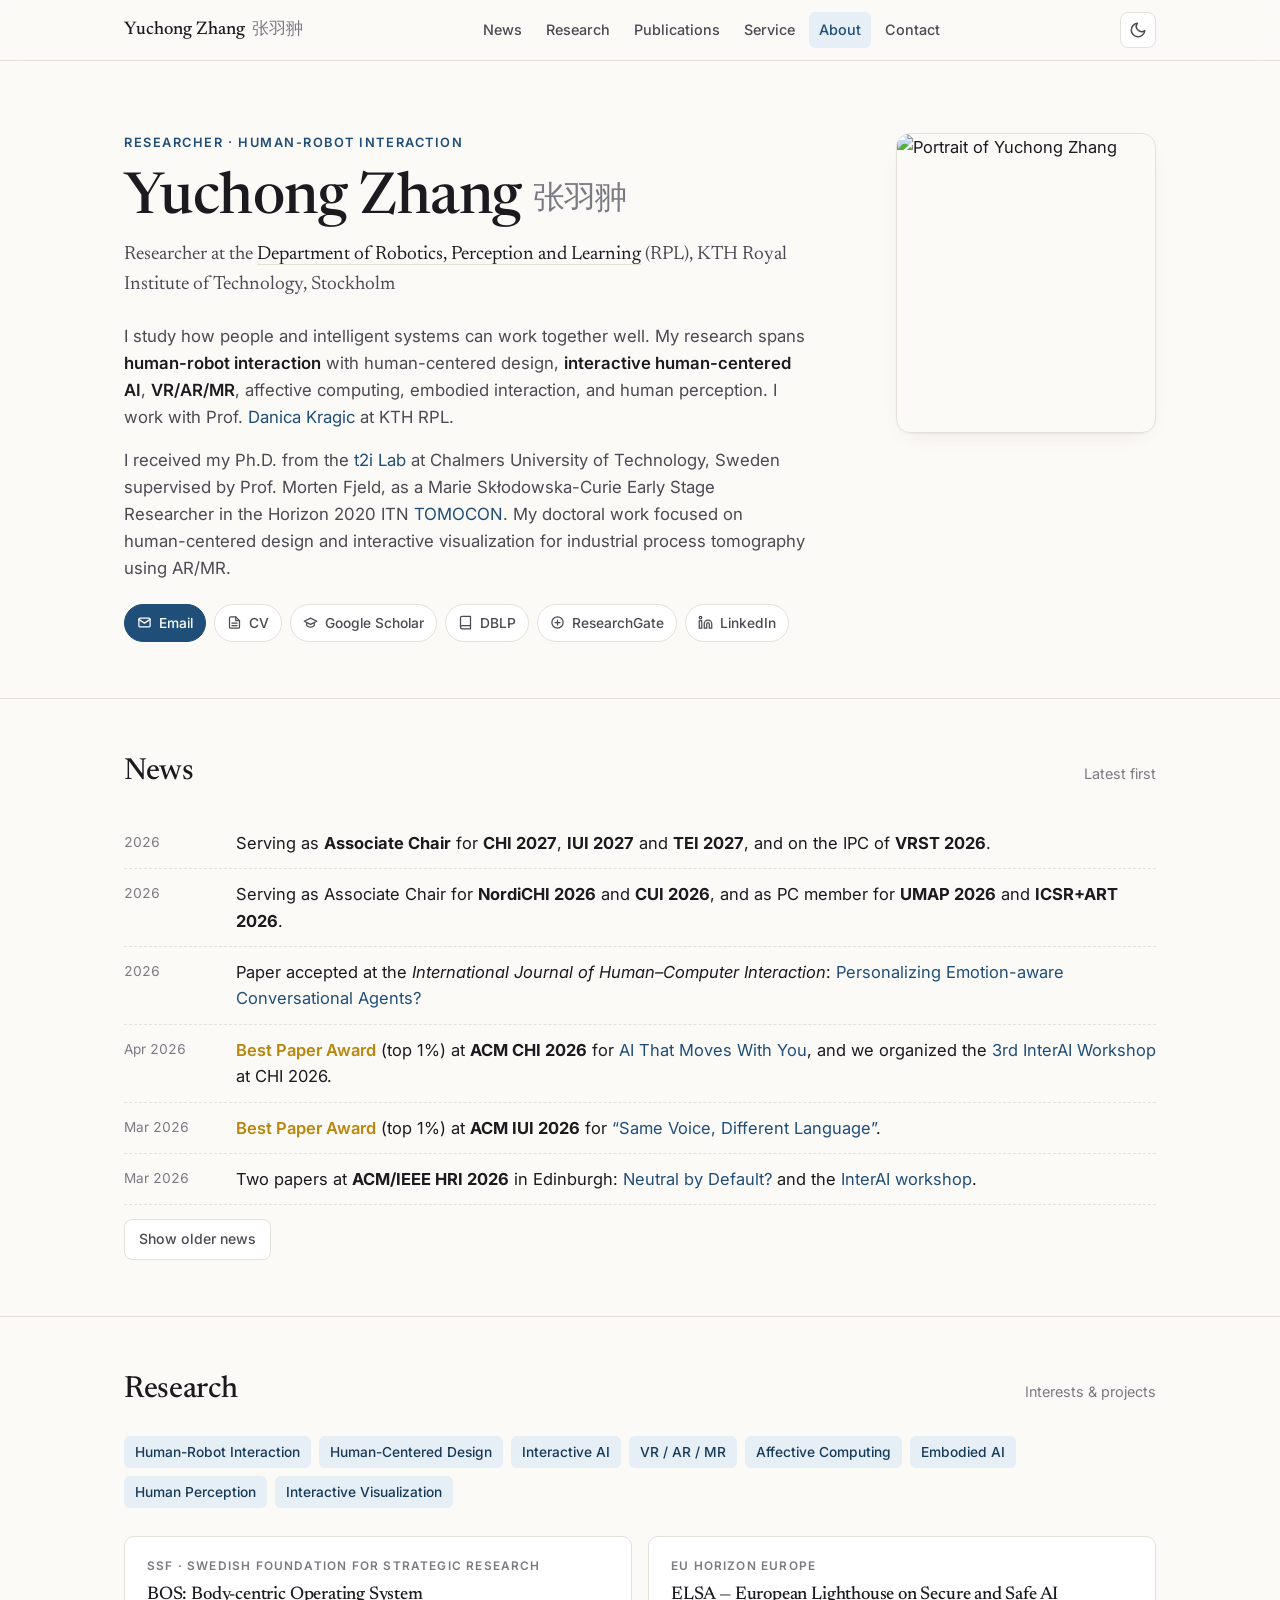
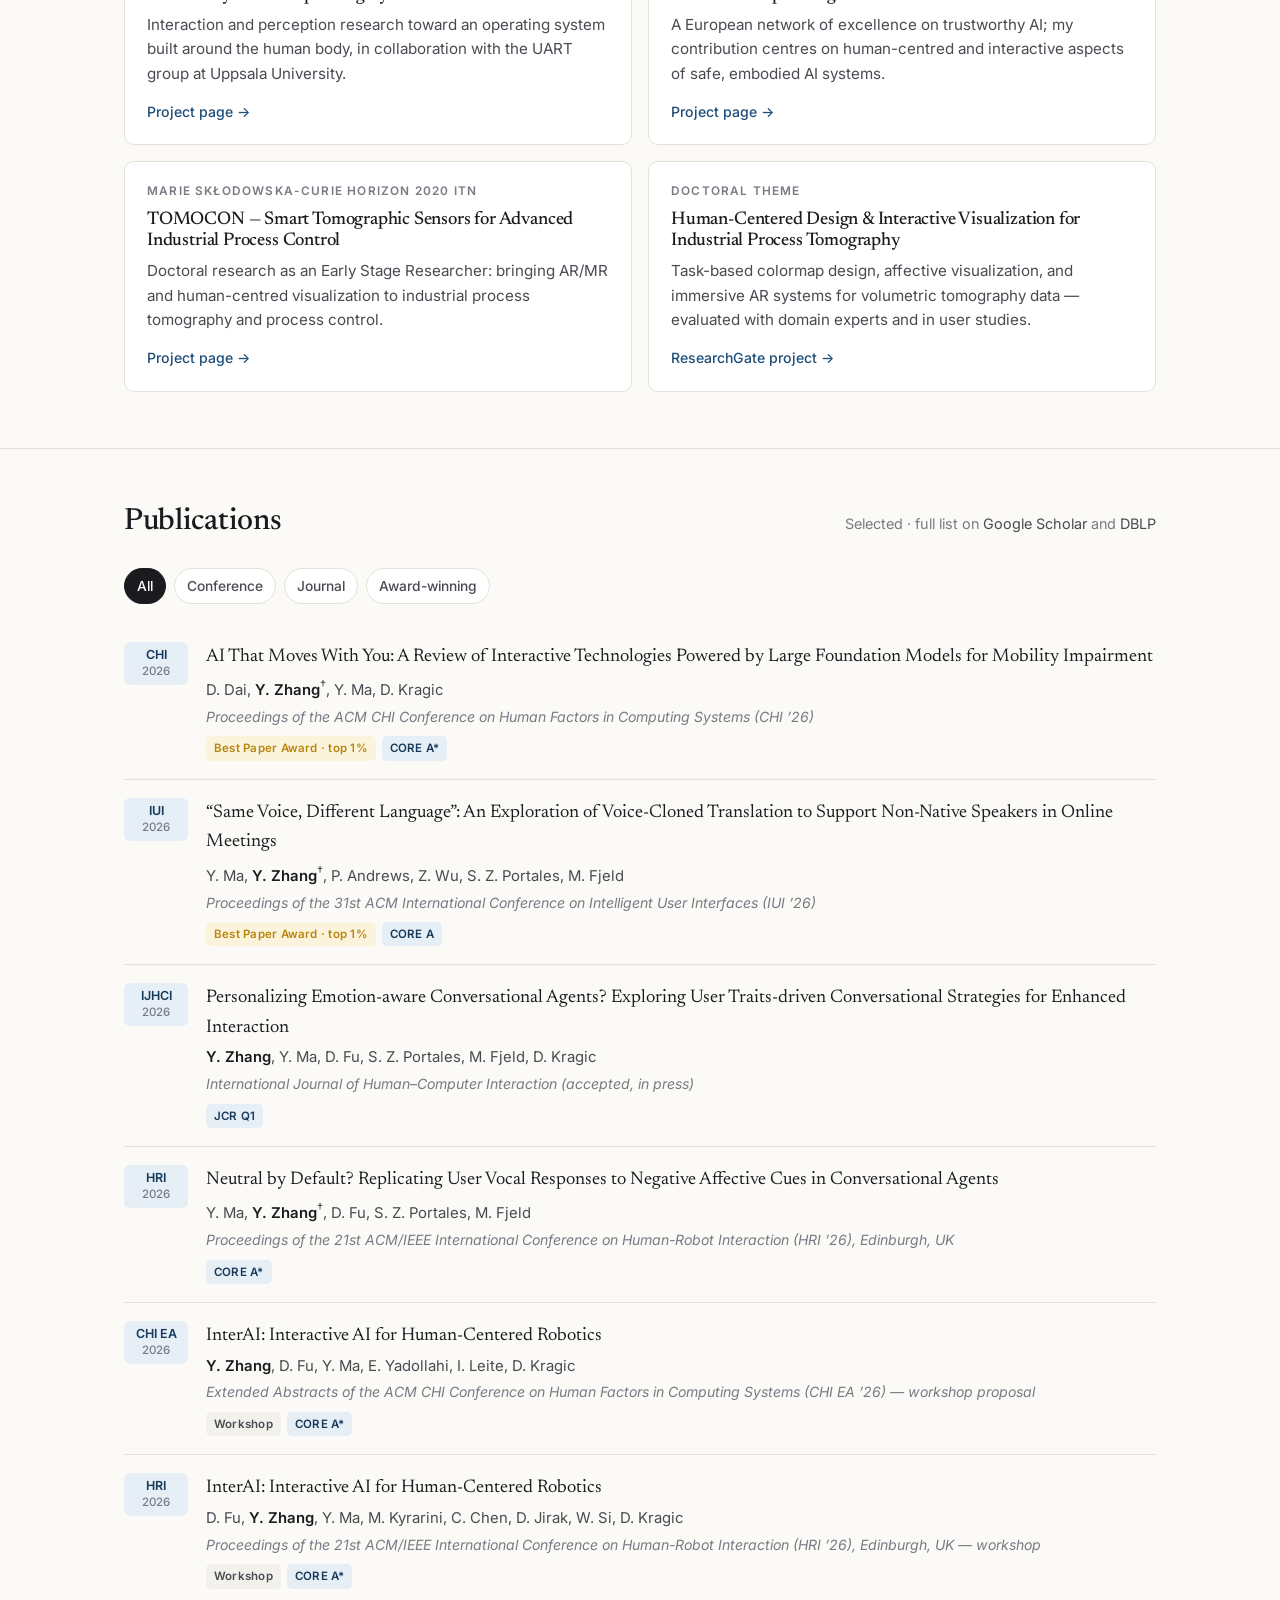
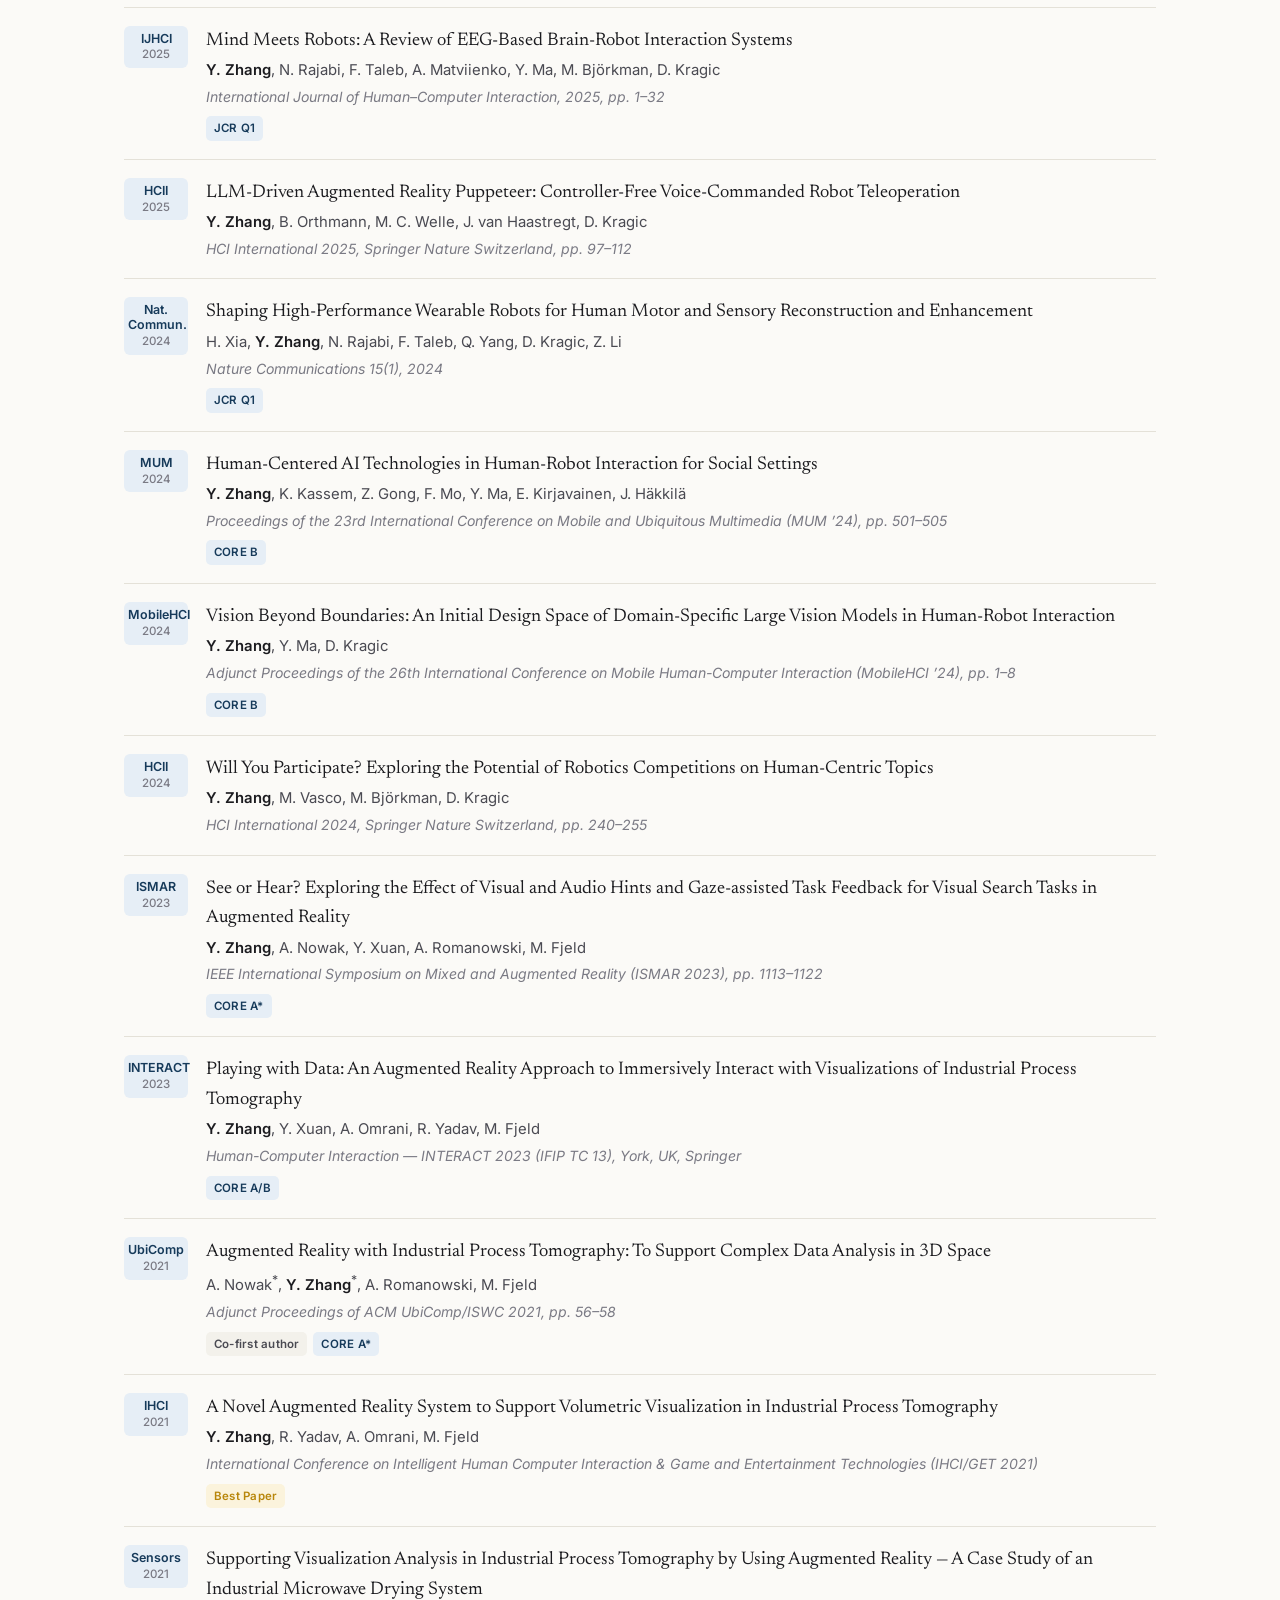
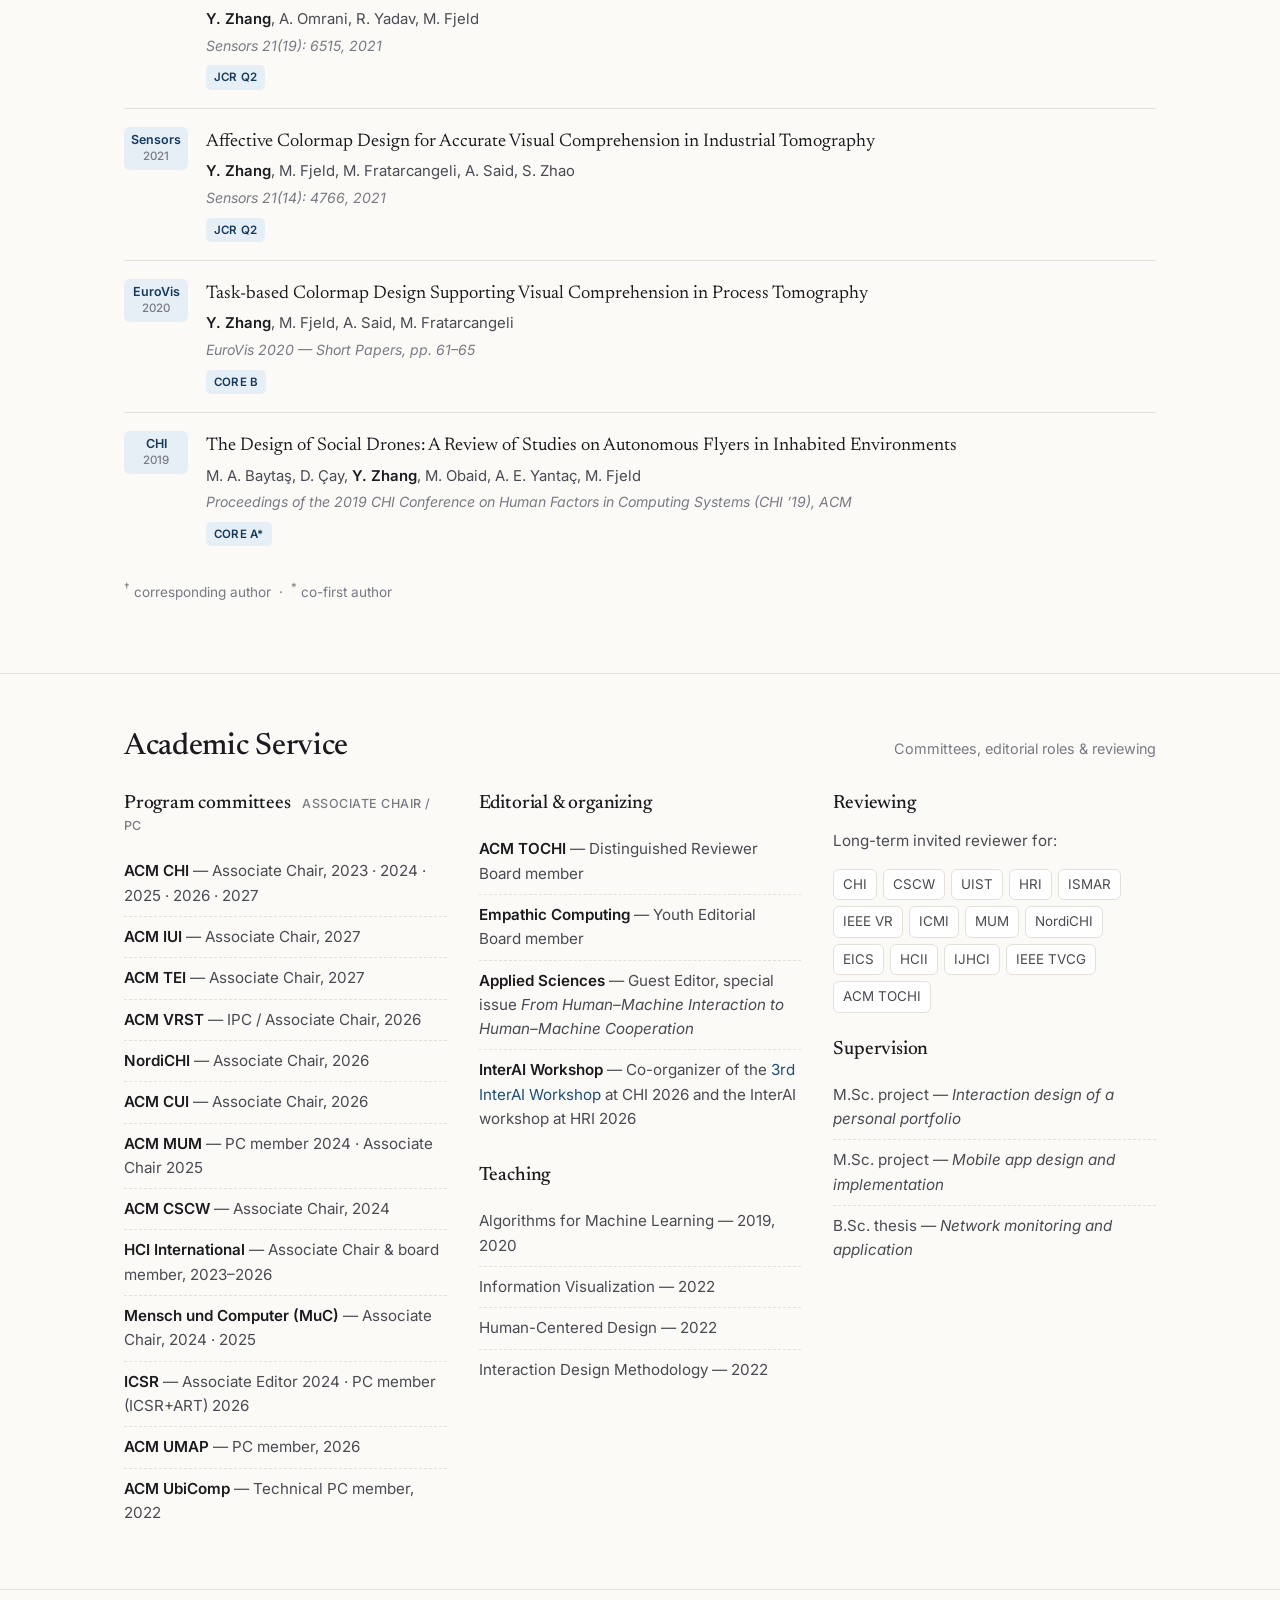
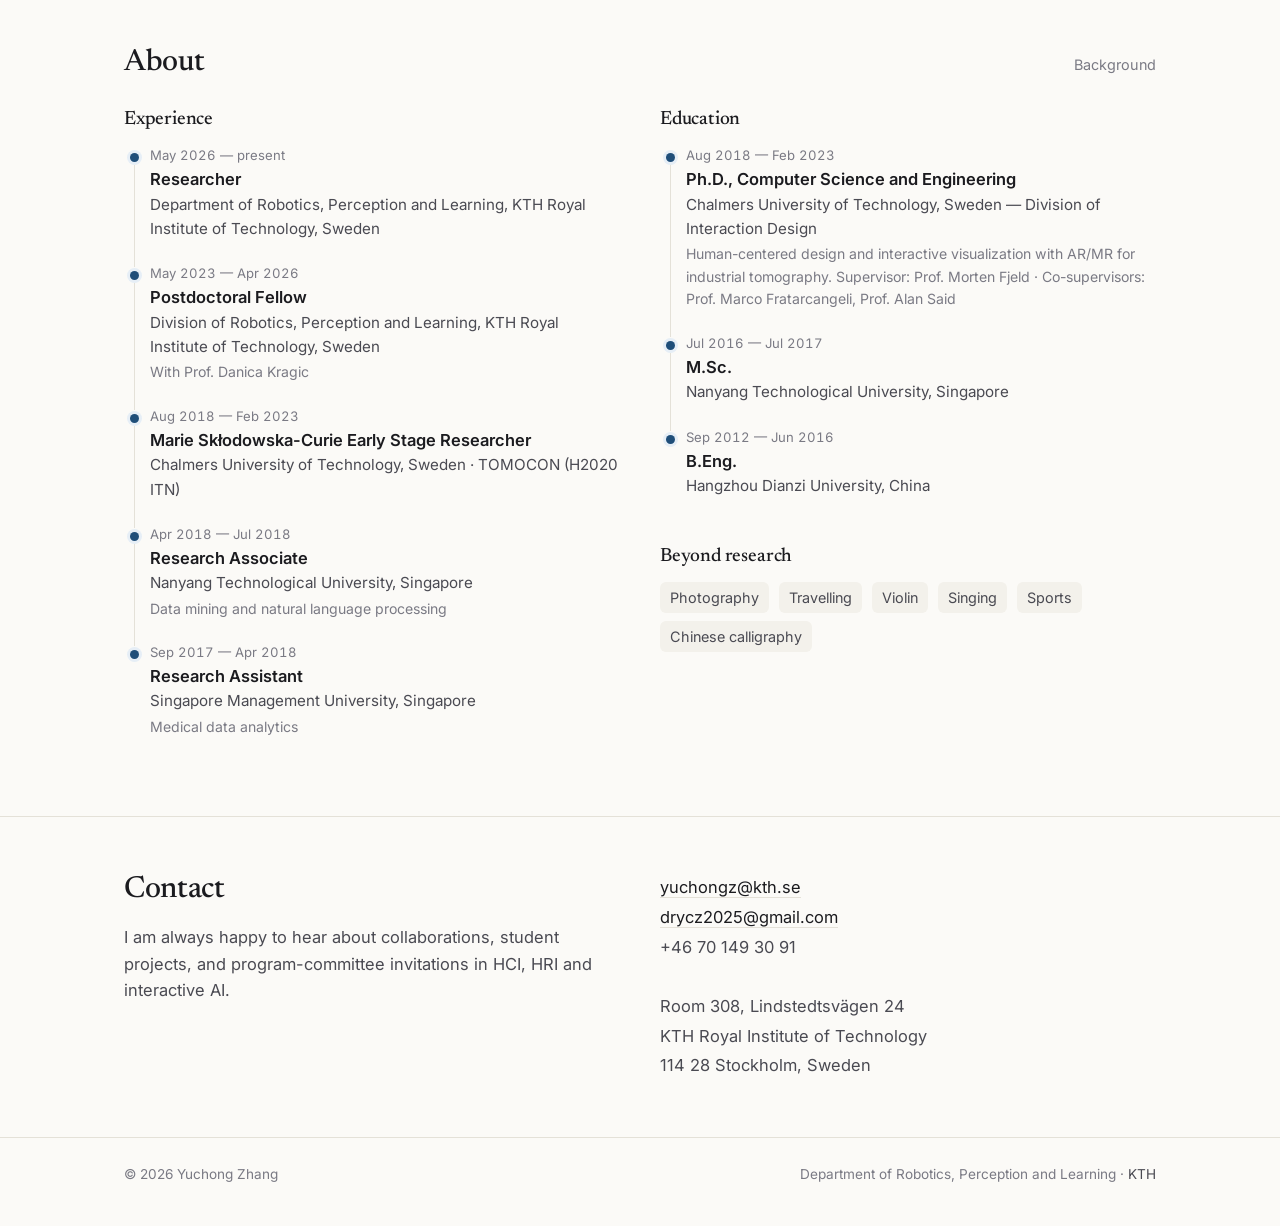
==== commit 43d9baaa: "index.html" ====
--- a/index.html
+++ b/index.html
@@ -113,10 +113,7 @@
     </div>
 
     <figure class="portrait">
-      <!-- PHOTO: put your headshot at assets/photo.jpg, then delete the .placeholder div and un-comment the <img> below -->
-      <!-- <img src="assets/photo.jpg" alt="Portrait of Yuchong Zhang" width="260" height="300"> -->
-      <div class="placeholder" role="img" aria-label="Portrait placeholder">YZ</div>
-      <figcaption>KTH Royal Institute of Technology, Stockholm</figcaption>
+      <img src="assets/photo.jpg" alt="Portrait of Yuchong Zhang" width="260" height="300">
     </figure>
   </div>
 </section>
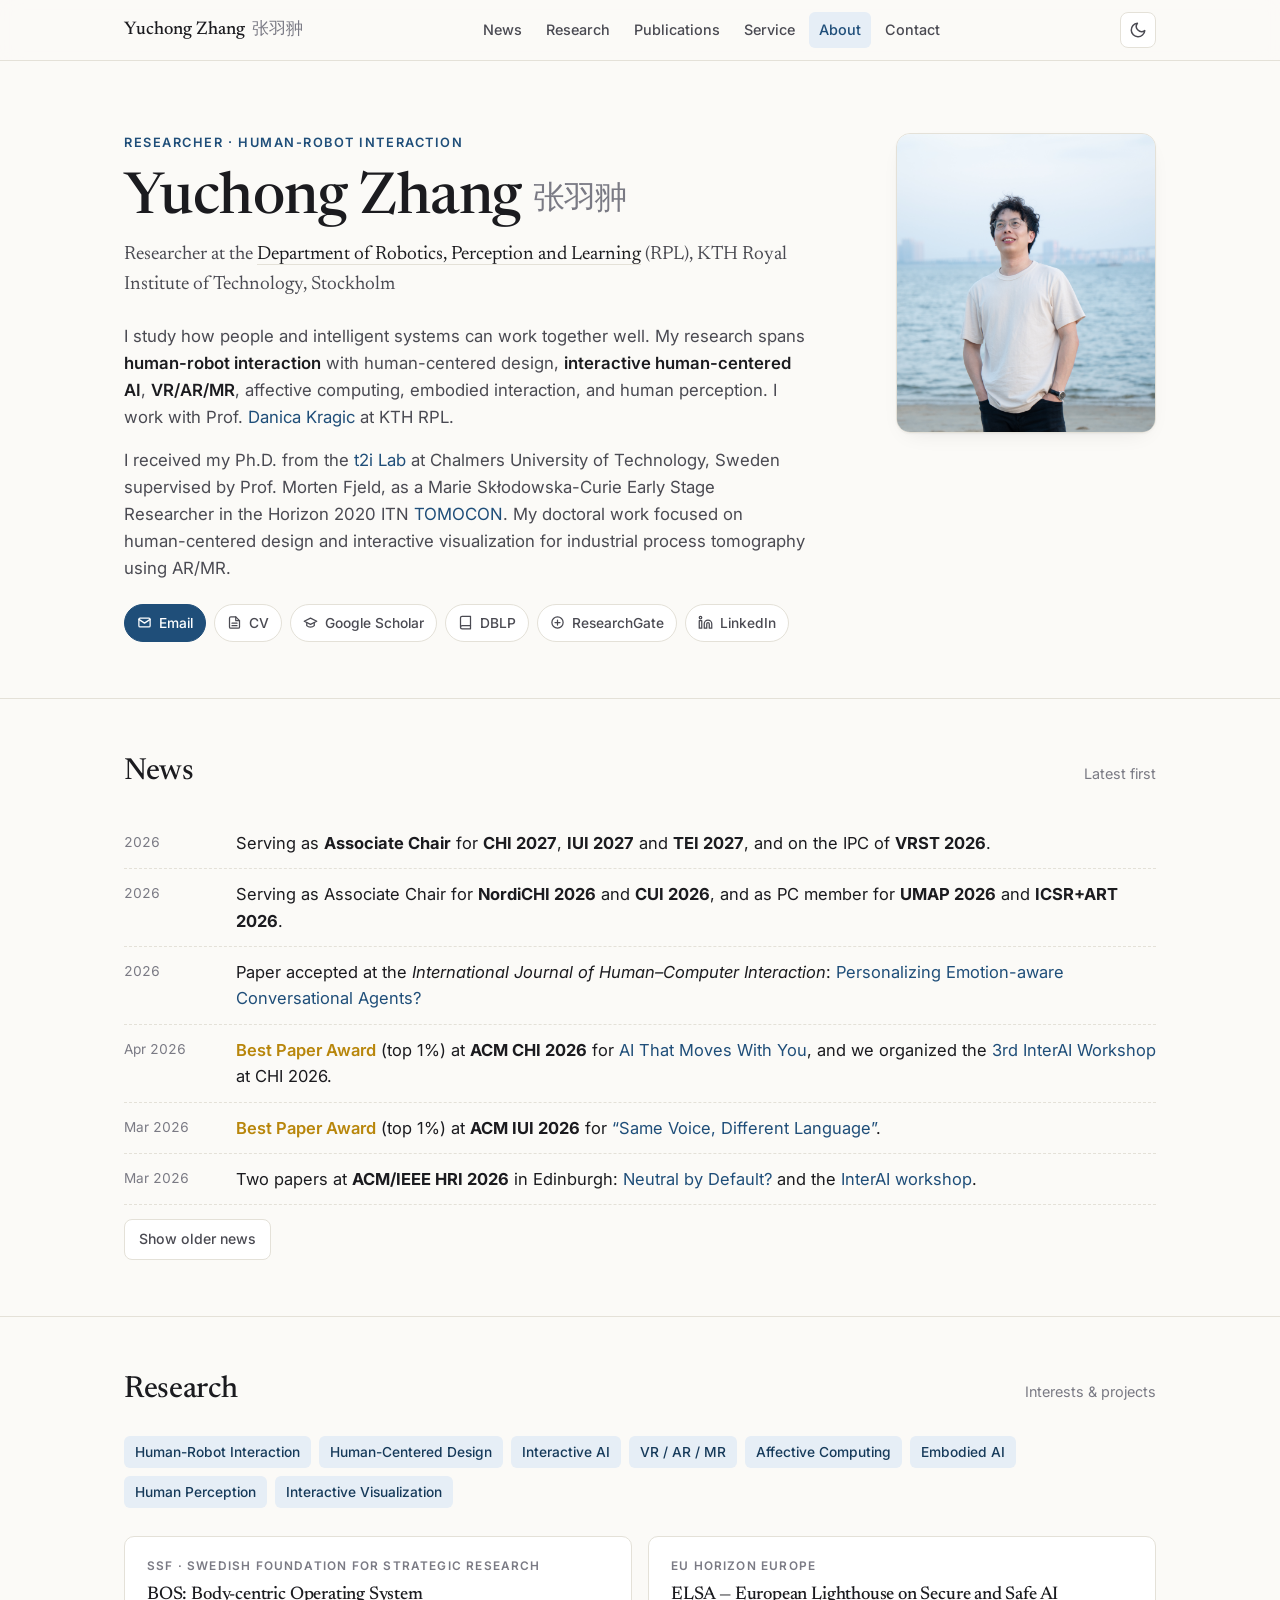
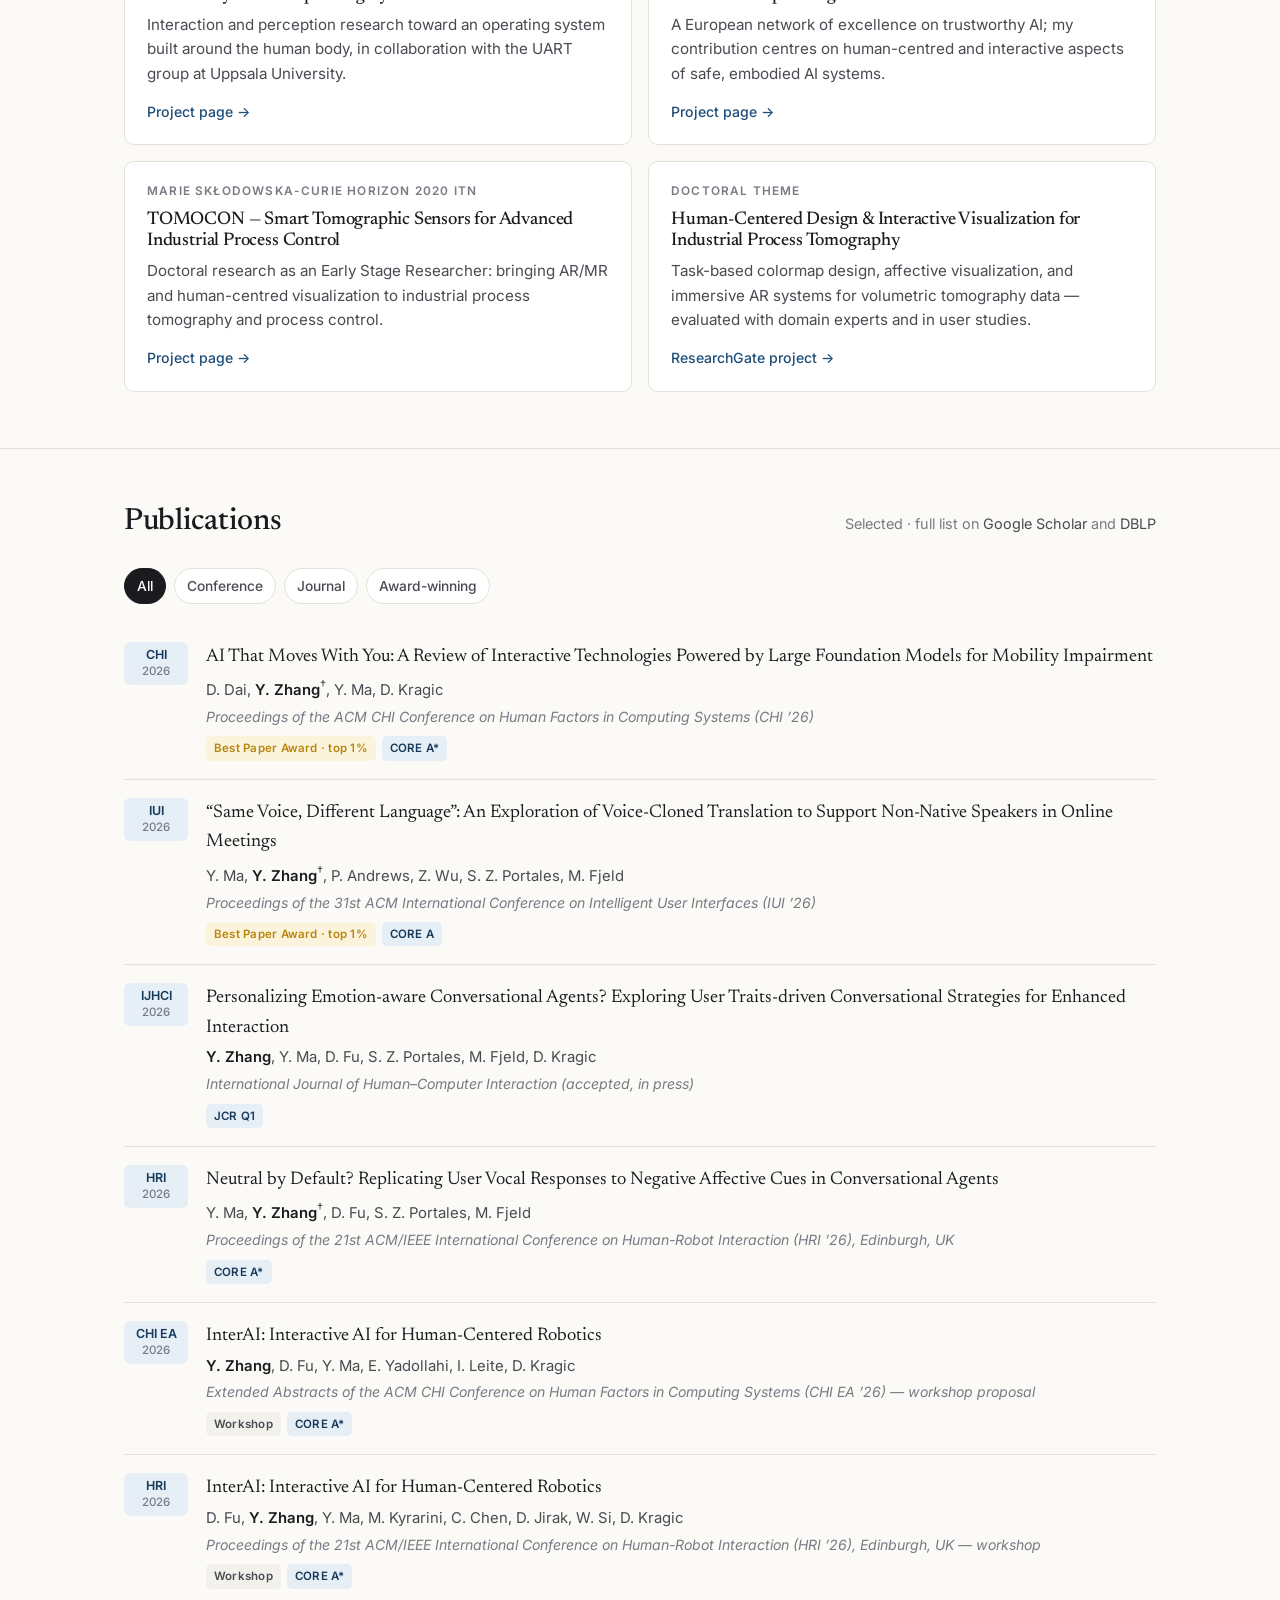
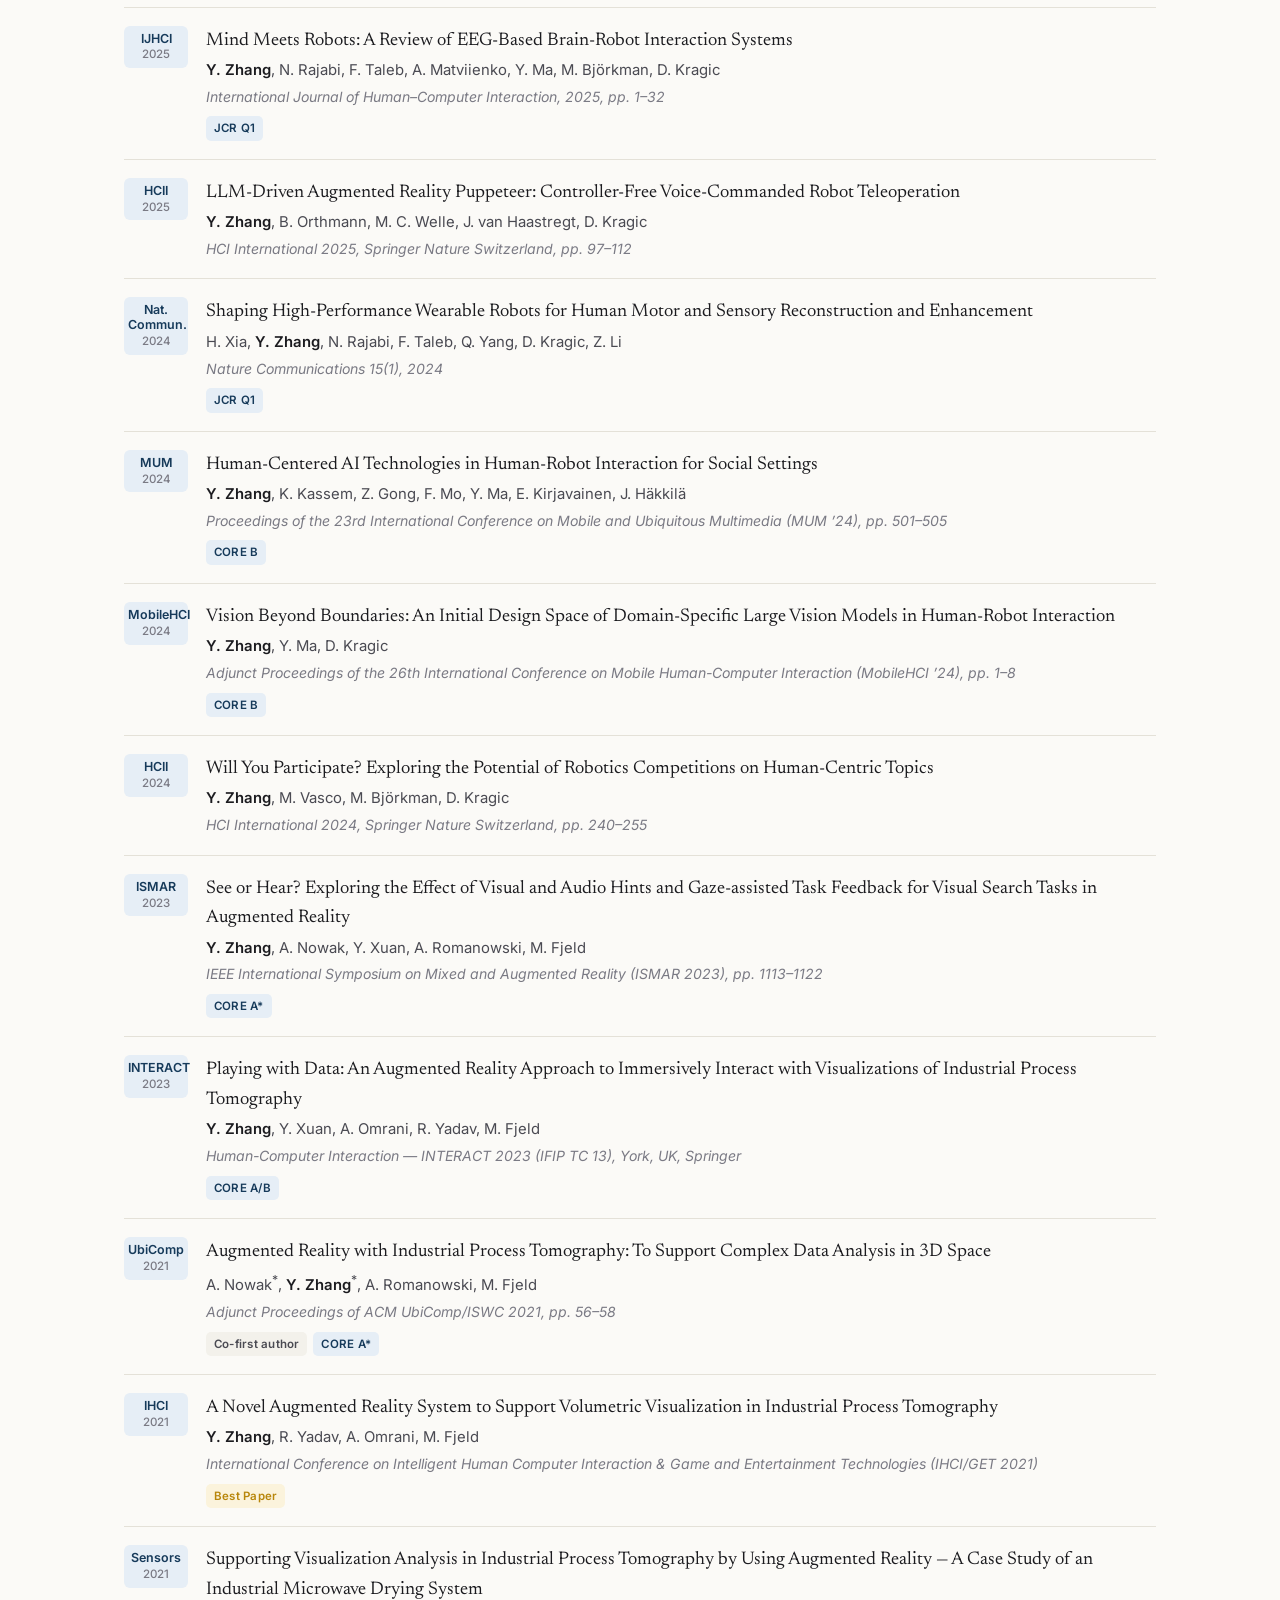
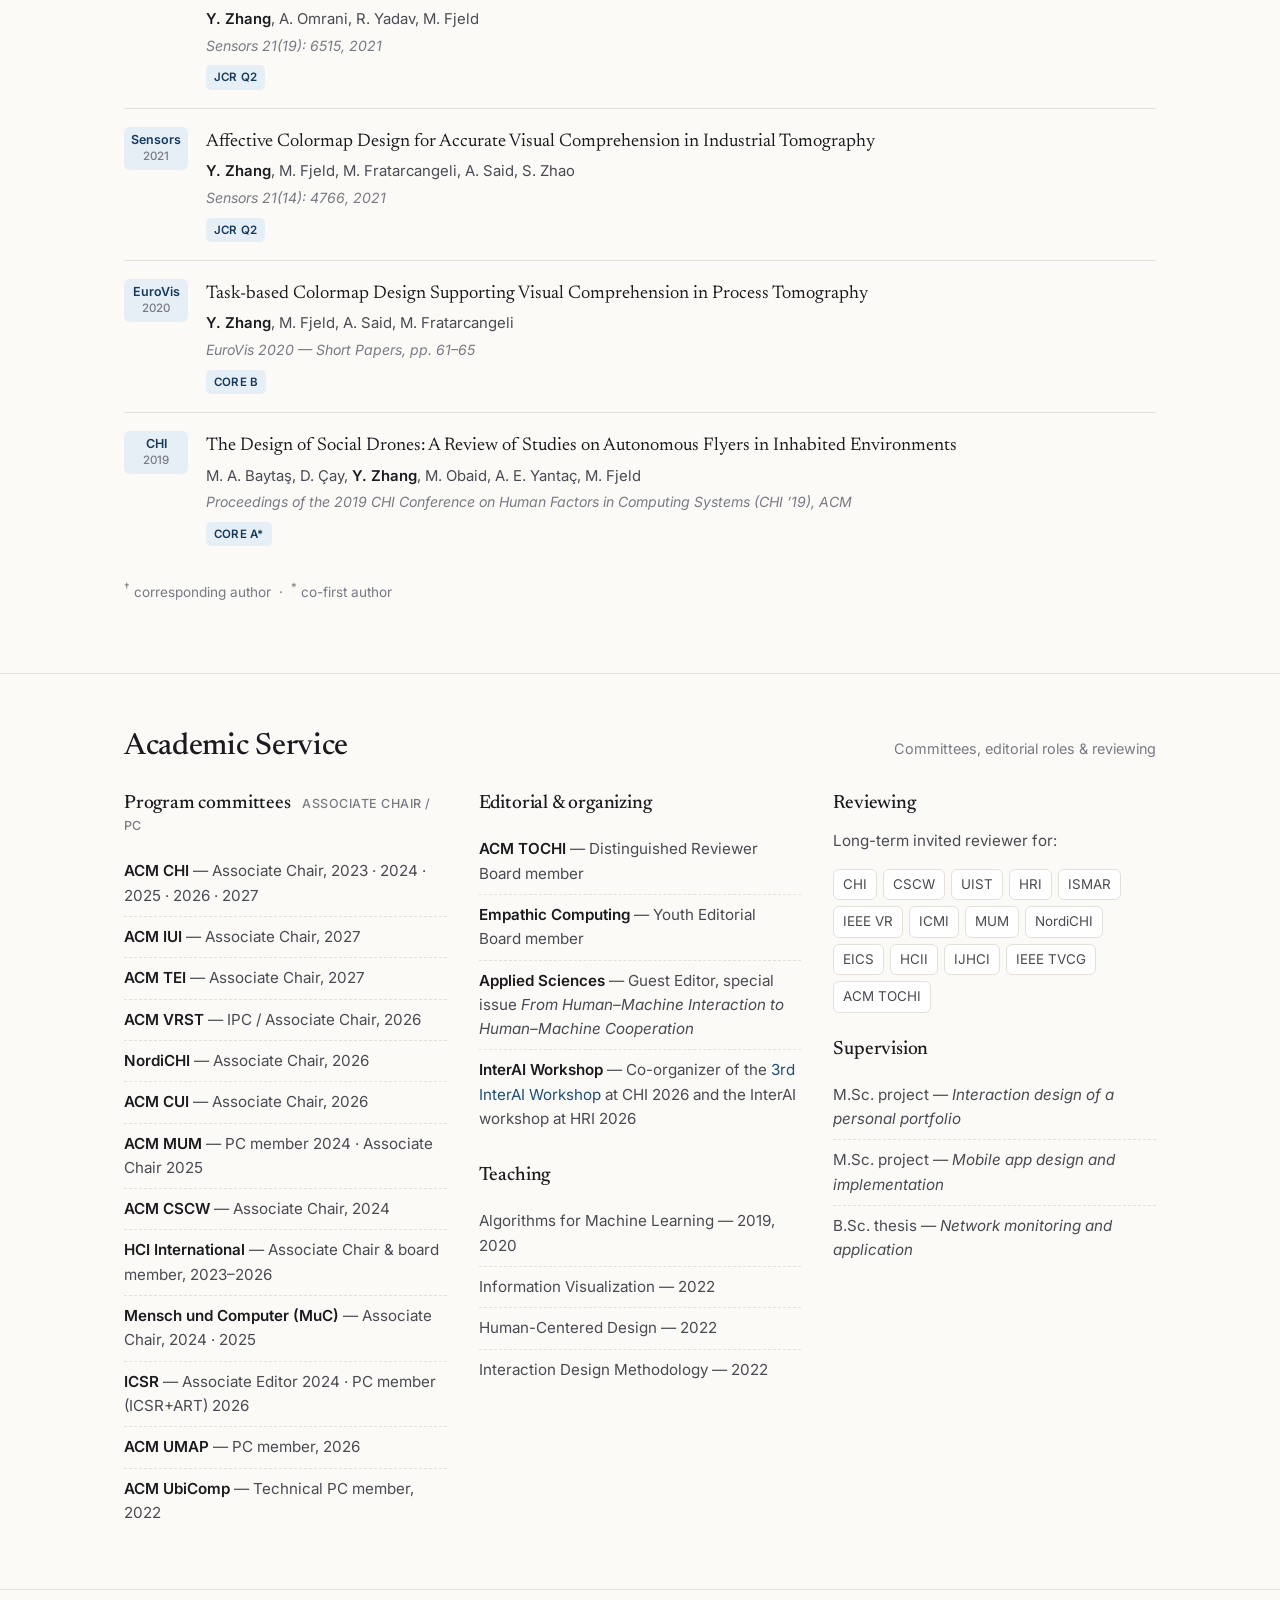
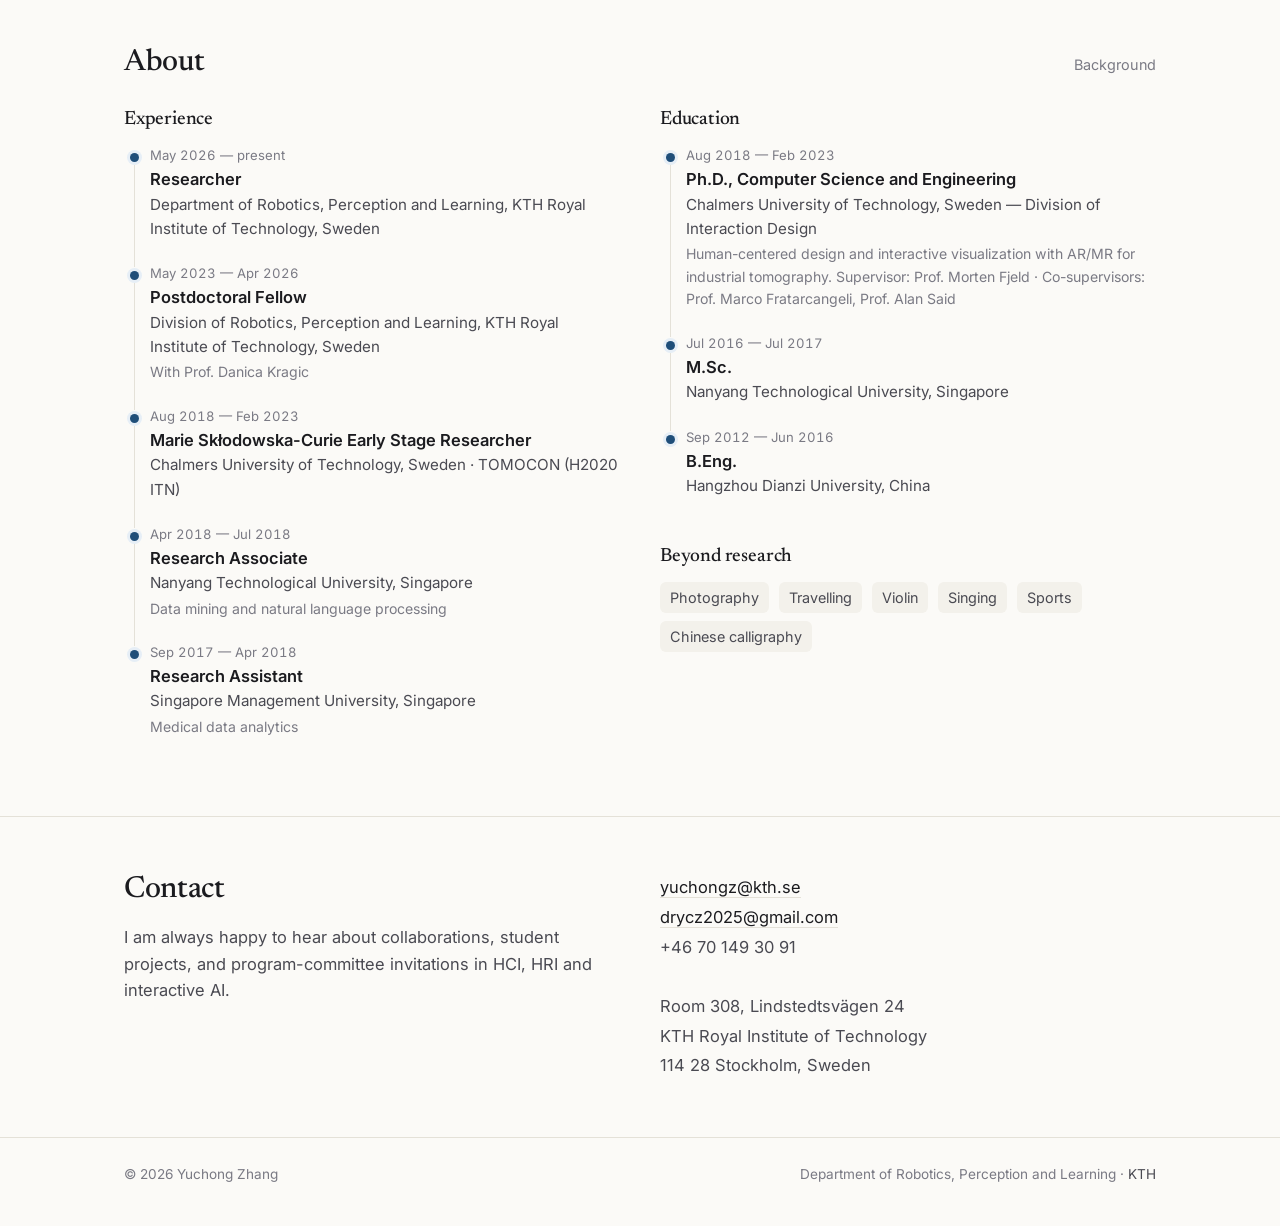
==== commit 4f1d3849: "Update index.html" ====
--- a/index.html
+++ b/index.html
@@ -113,7 +113,7 @@
     </div>
 
     <figure class="portrait">
-      <img src="assets/photo.jpg" alt="Portrait of Yuchong Zhang" width="260" height="300">
+      <img src="assets/Yuchong.JPG" alt="Portrait of Yuchong Zhang" width="260" height="300">
     </figure>
   </div>
 </section>
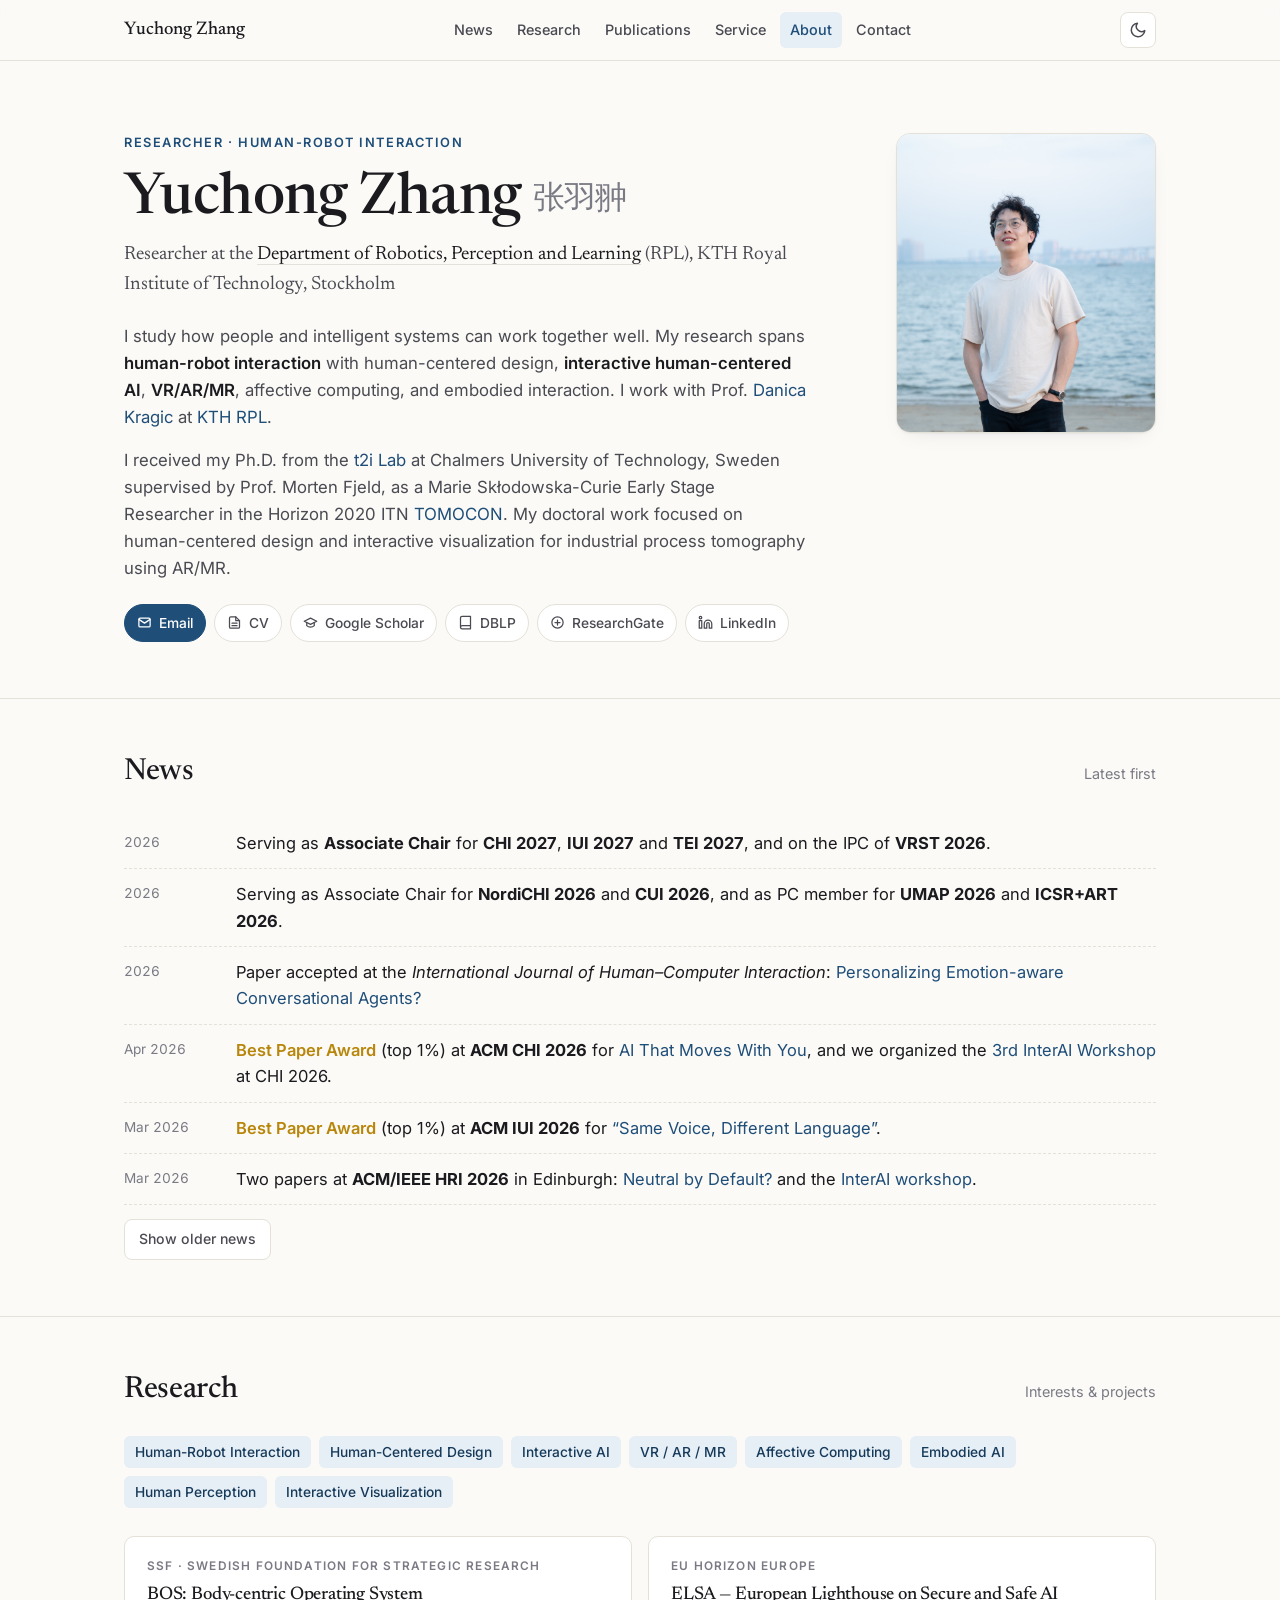
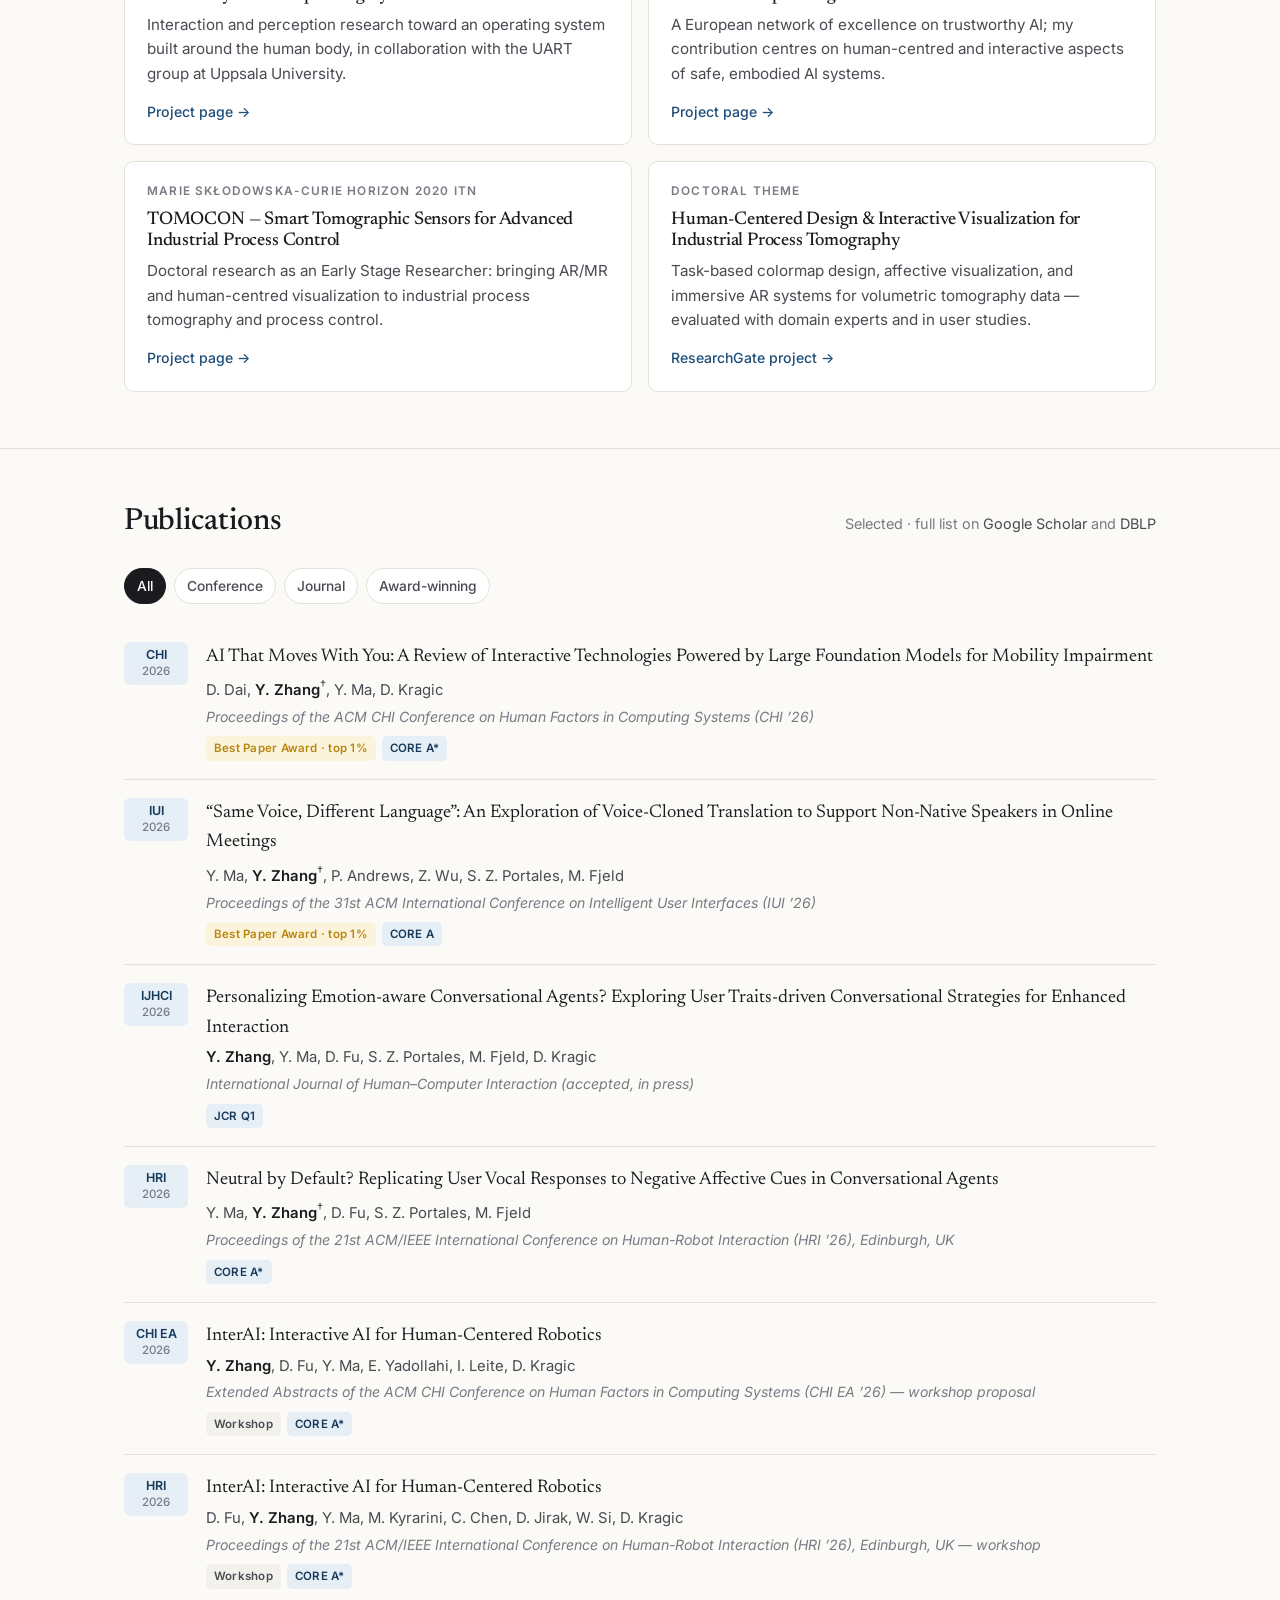
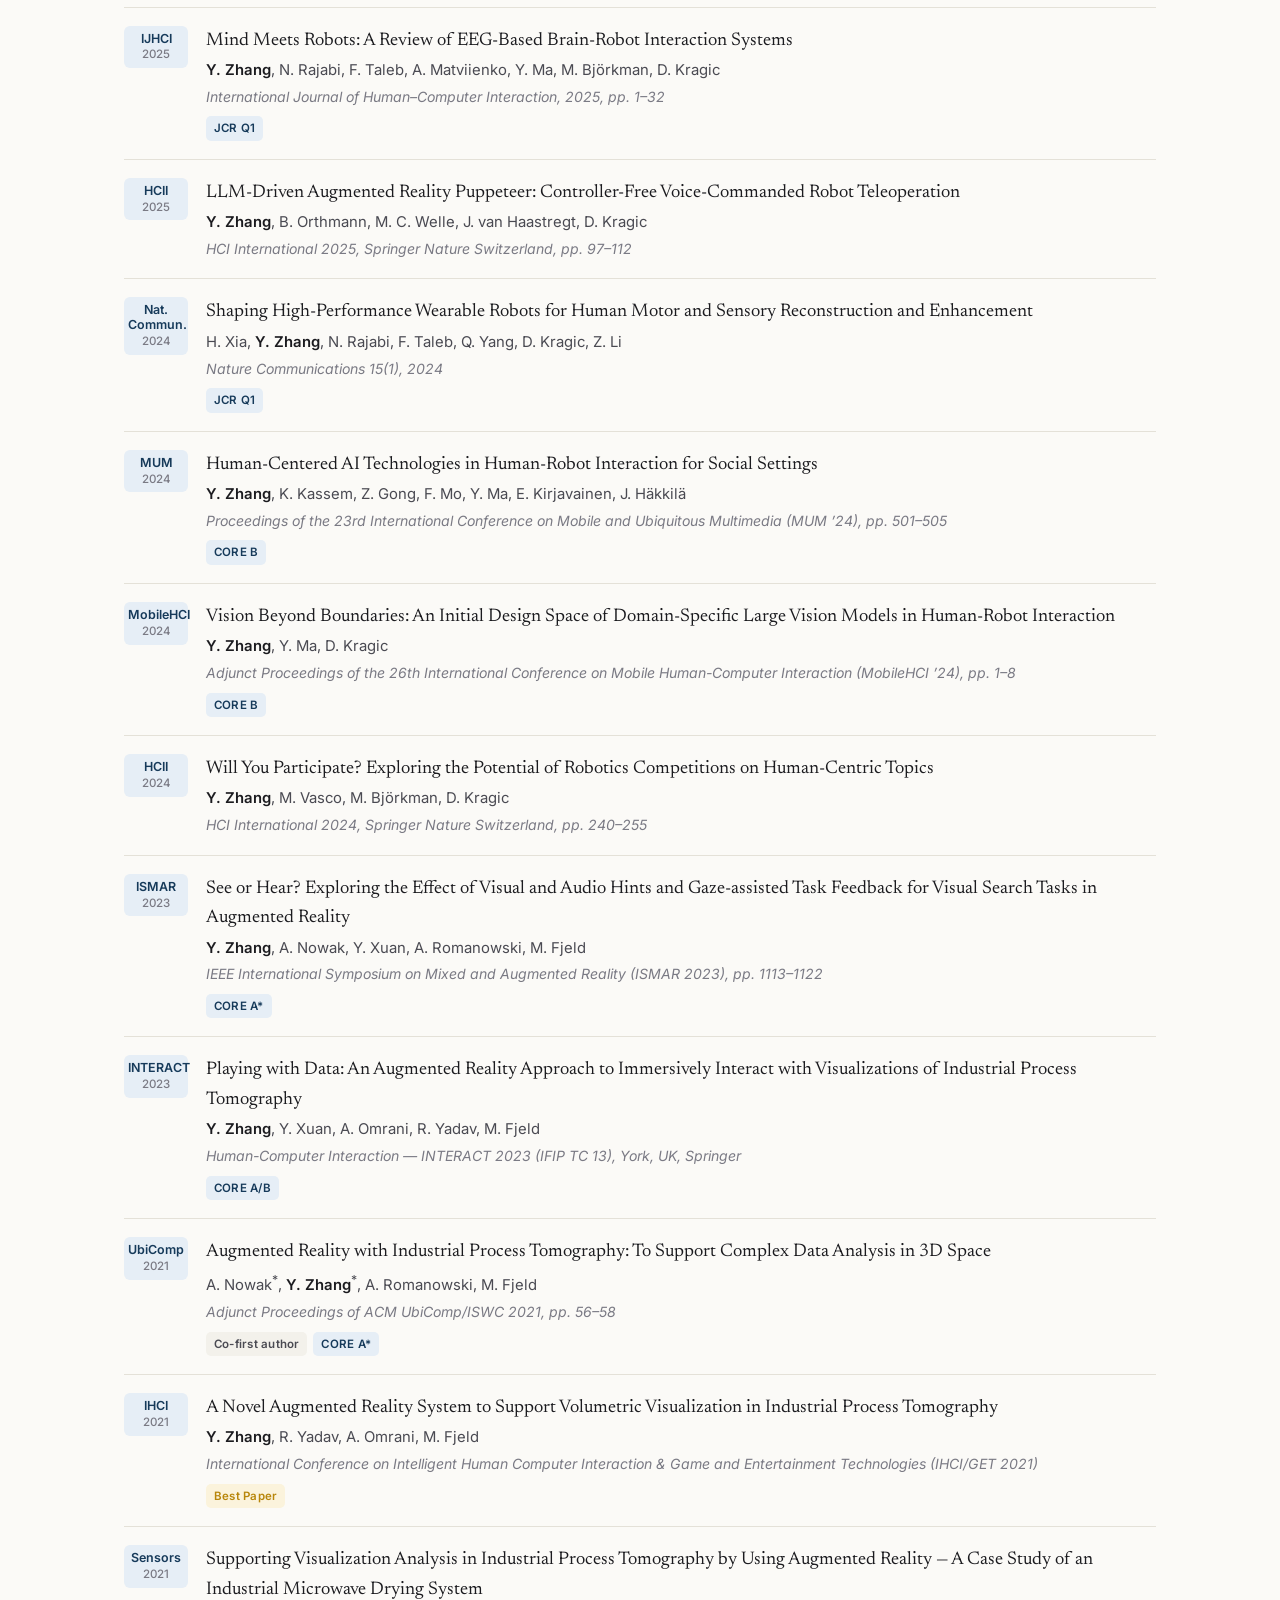
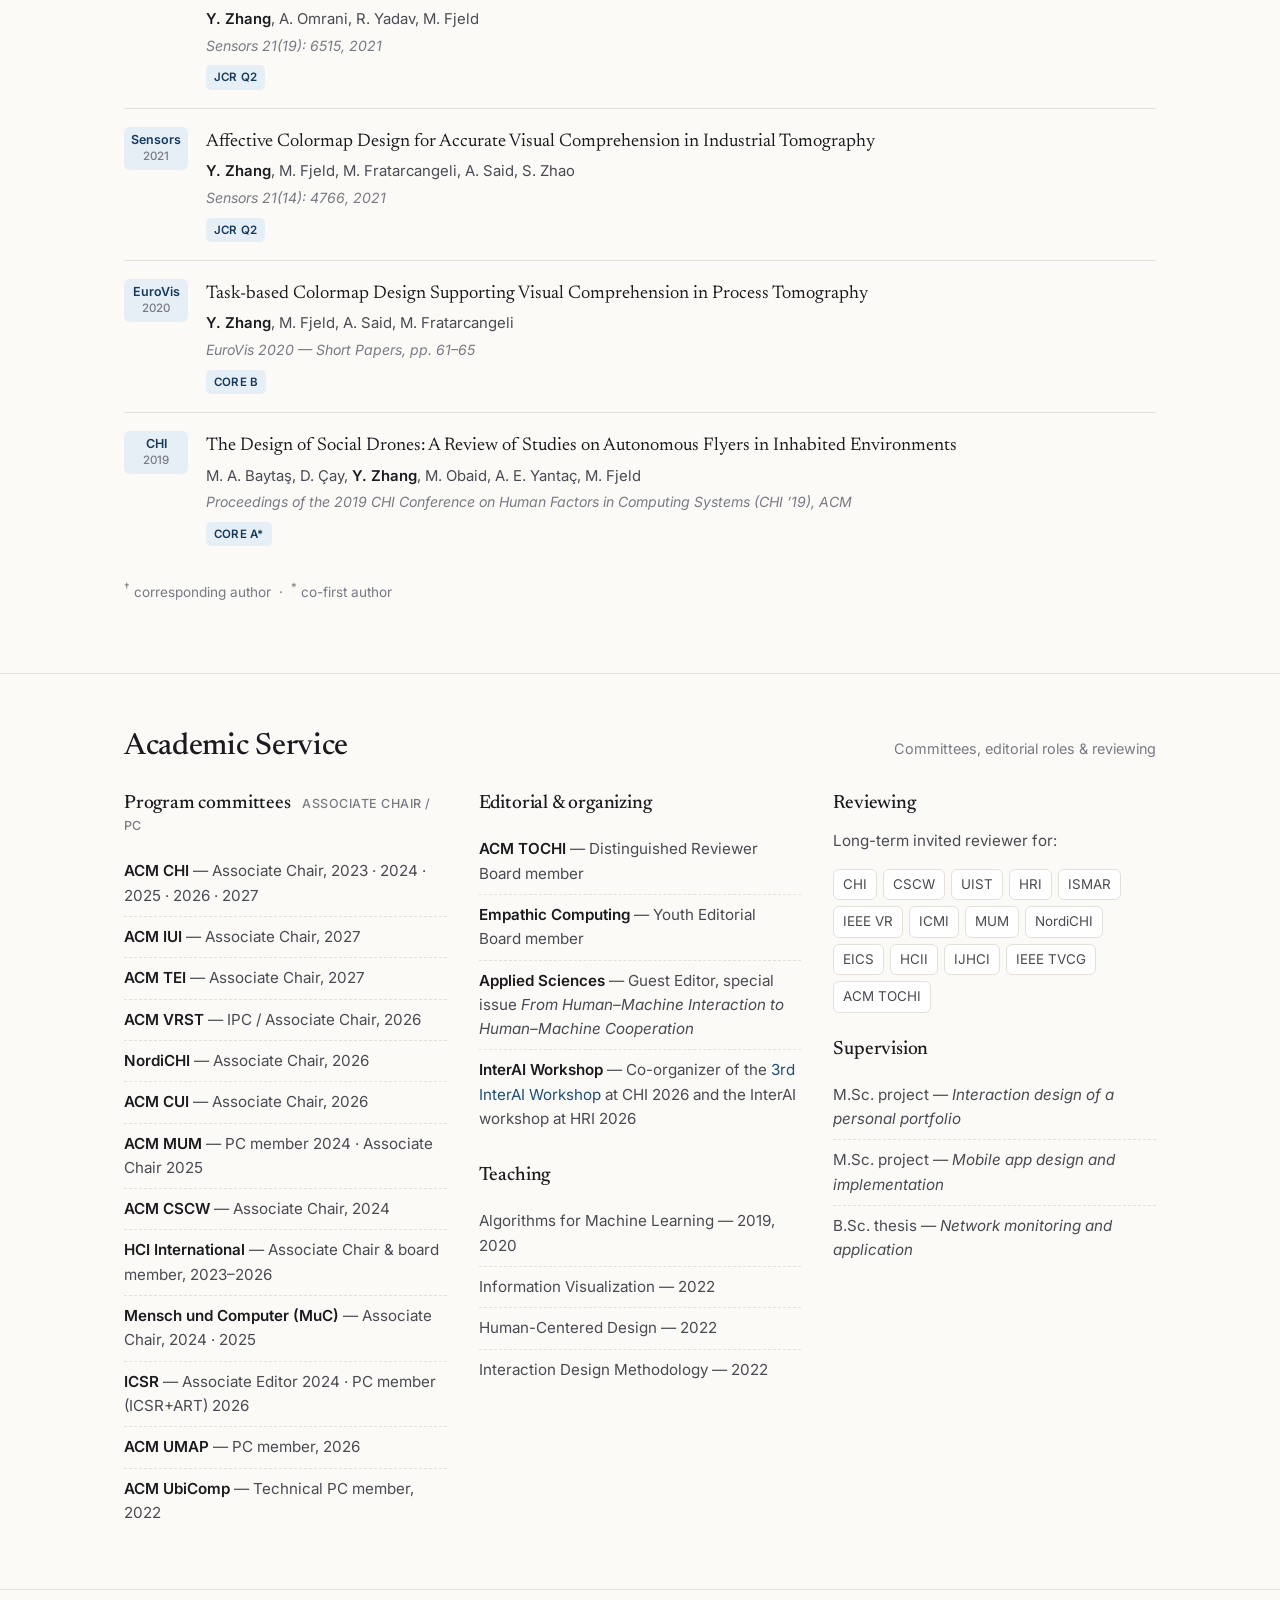
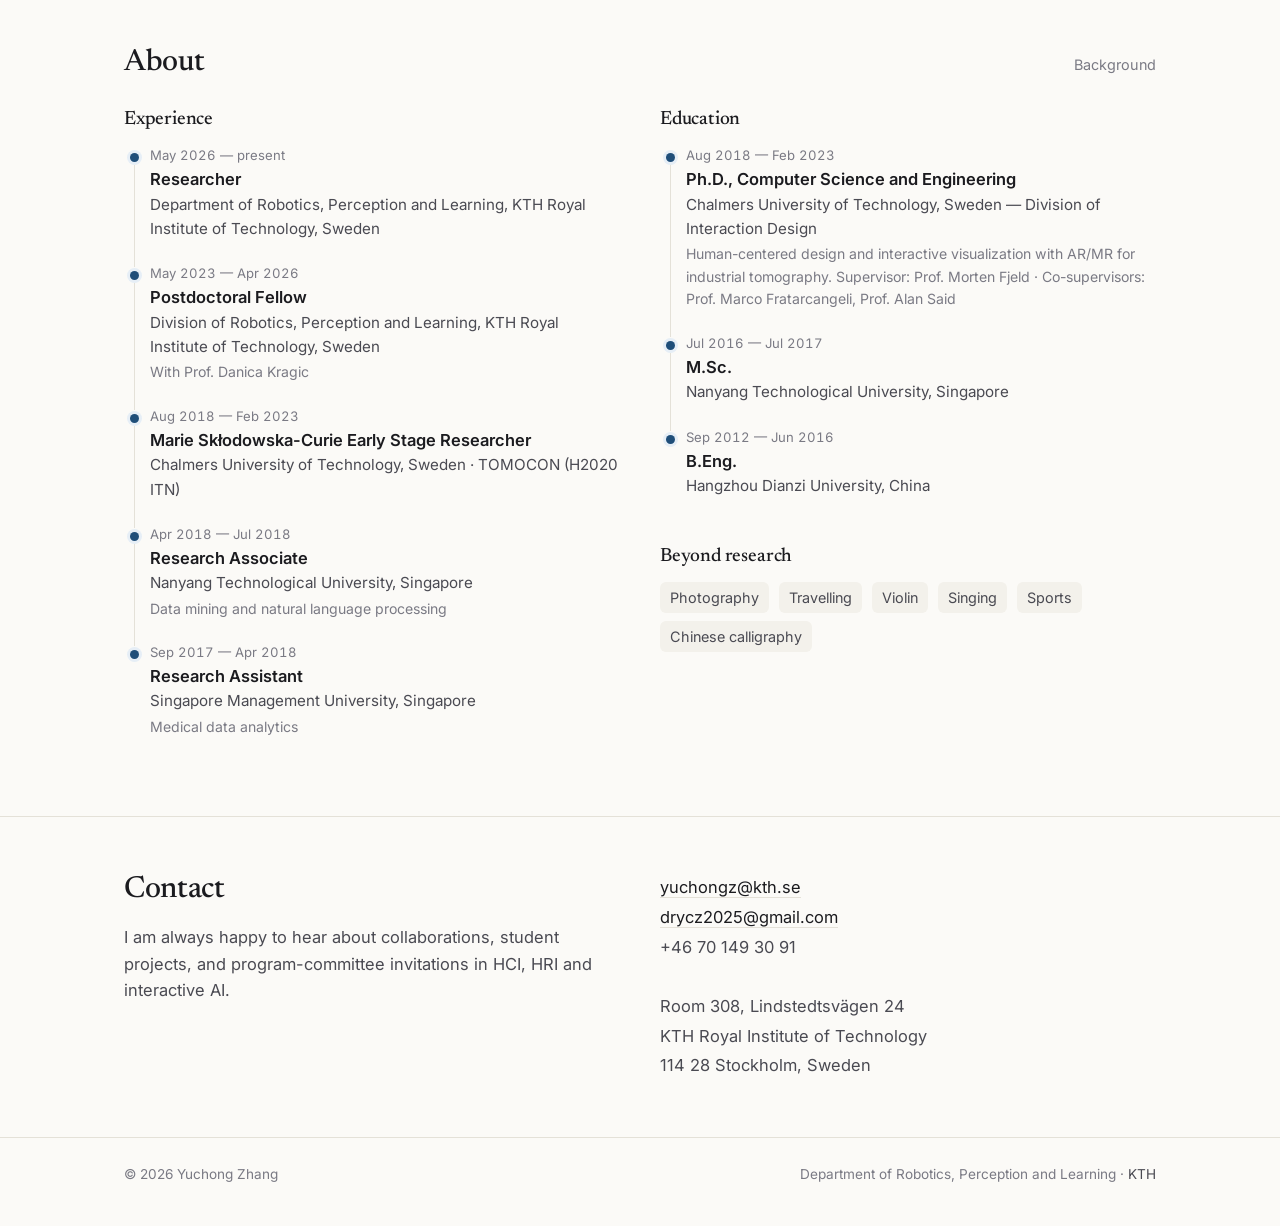
==== commit 9058926b: "Update index.html" ====
--- a/index.html
+++ b/index.html
@@ -4,10 +4,10 @@
   <meta charset="utf-8">
   <meta name="viewport" content="width=device-width, initial-scale=1">
   <title>Yuchong Zhang — Researcher in HCI & Human-Robot Interaction, KTH</title>
-  <meta name="description" content="Yuchong Zhang is a researcher at the Department of Robotics, Perception and Learning, KTH Royal Institute of Technology, working on human-robot interaction, interactive AI, VR/AR/MR and affective computing.">
+  <meta name="description" content="Yuchong Zhang is a researcher at the Department of Robotics, Perception and Learning, KTH Royal Institute of Technology, working on human-robot interaction, interactive human-centered AI, VR/AR/MR, affective computing, and embodied interaction.">
   <meta name="author" content="Yuchong Zhang">
   <meta property="og:title" content="Yuchong Zhang — HCI & Human-Robot Interaction Researcher">
-  <meta property="og:description" content="Researcher at KTH RPL. Human-robot interaction, interactive AI, VR/AR/MR, affective computing, embodied AI.">
+  <meta property="og:description" content="Researcher at KTH RPL. Human-robot interaction, interactive human-centered AI, VR/AR/MR, affective computing, embodied interaction.">
   <meta property="og:type" content="profile">
   <meta property="og:url" content="https://yuchongzhang-hri.github.io/">
   <link rel="canonical" href="https://yuchongzhang-hri.github.io/">
@@ -40,7 +40,7 @@
 <!-- ===================== NAV ===================== -->
 <header class="nav">
   <div class="wrap">
-    <a class="brand" href="#top">Yuchong Zhang<span class="cjk">张羽翀</span></a>
+    <a class="brand" href="#top">Yuchong Zhang</a>
     <nav class="nav-links" aria-label="Sections">
       <a href="#news">News</a>
       <a href="#research">Research</a>
@@ -73,8 +73,8 @@
       <p class="lede">
         I study how people and intelligent systems can work together well. My research spans
         <strong>human-robot interaction</strong> with human-centered design, <strong>interactive human-centered AI</strong>,
-        <strong>VR/AR/MR</strong>, affective computing, embodied interaction, and human perception.
-        I work with Prof. <a href="https://www.kth.se/profile/dani" target="_blank" rel="noopener">Danica Kragic</a> at KTH RPL.
+        <strong>VR/AR/MR</strong>, </strong>affective computing</strong>, and </strong>embodied interaction</strong>.
+        I work with Prof. <a href="https://www.kth.se/profile/dani" target="_blank" rel="noopener">Danica Kragic</a> at <a href="https://www.linkedin.com/company/kth-rpl/posts/?feedView=all" target="_blank" rel="noopener">KTH RPL</a>.
       </p>
       <p class="lede">
         I received my Ph.D. from the <a href="https://t2i.se" target="_blank" rel="noopener">t2i Lab</a> at Chalmers University of Technology, Sweden
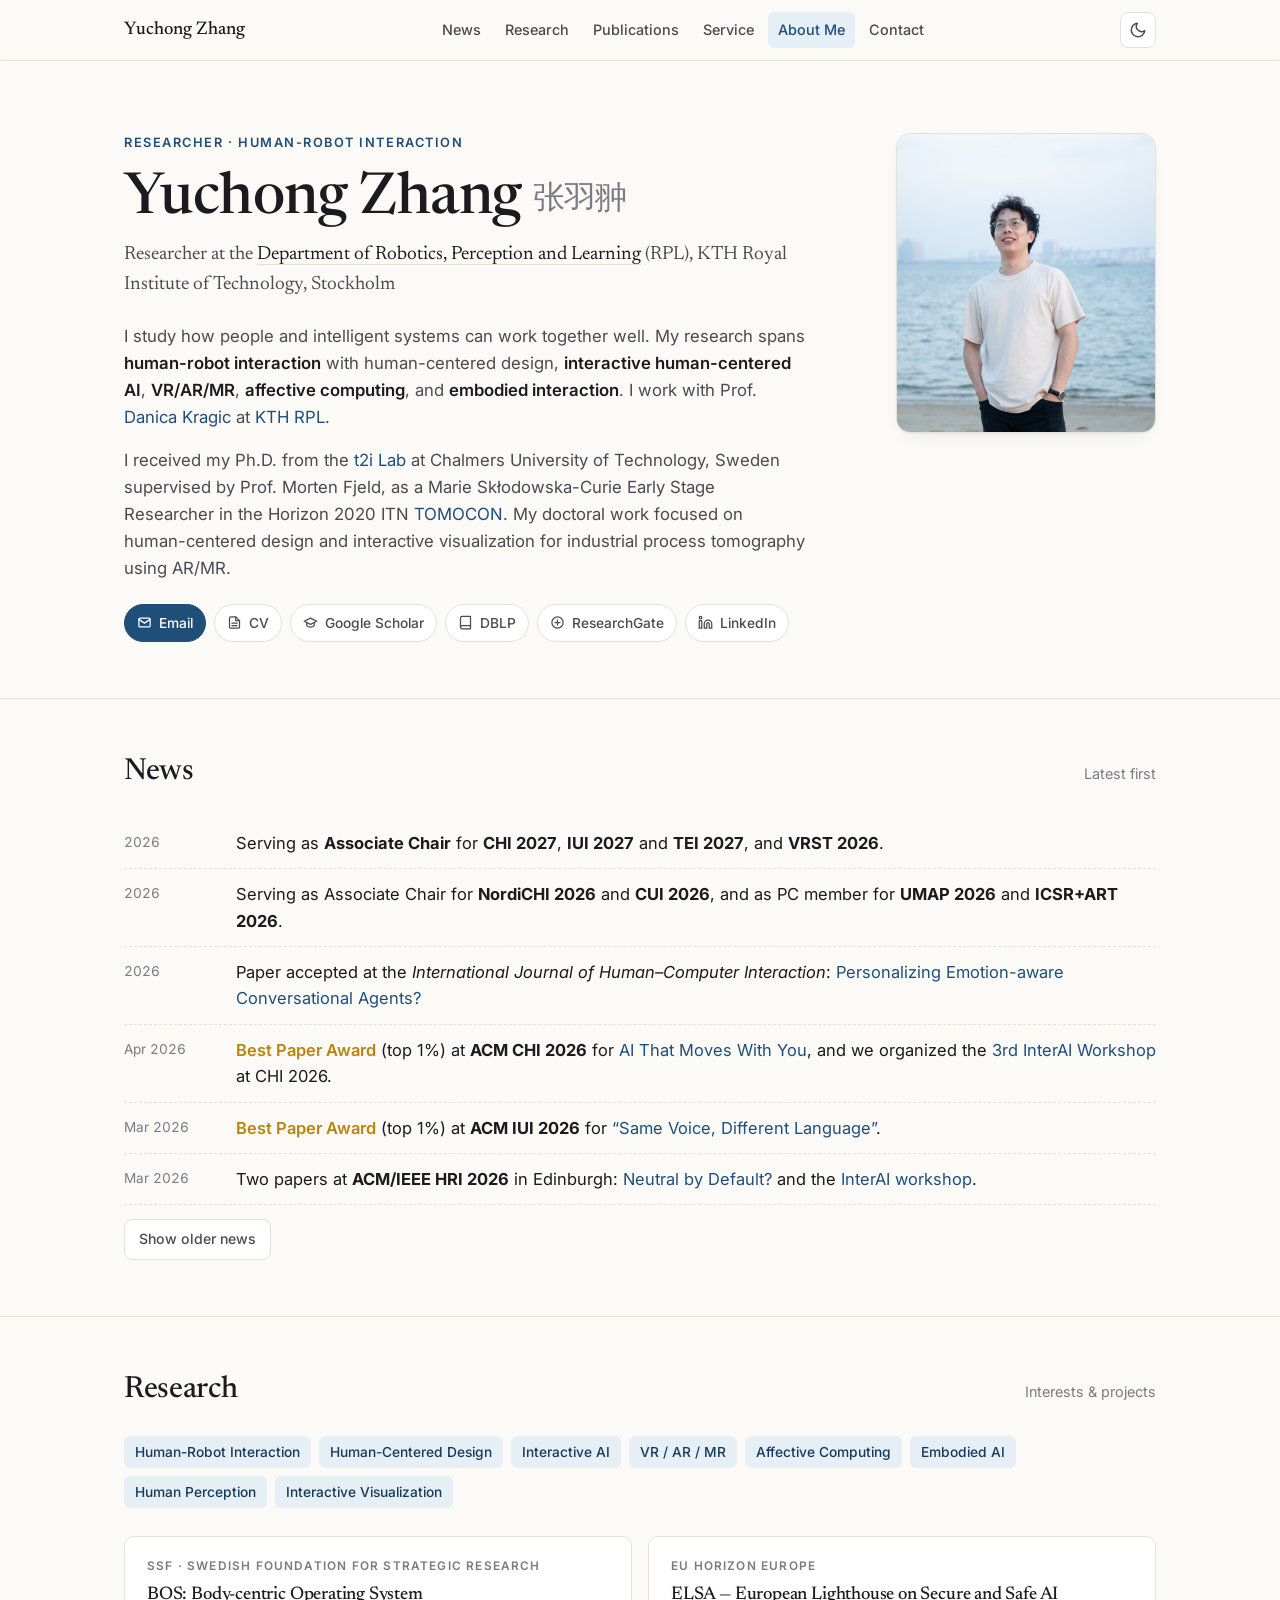
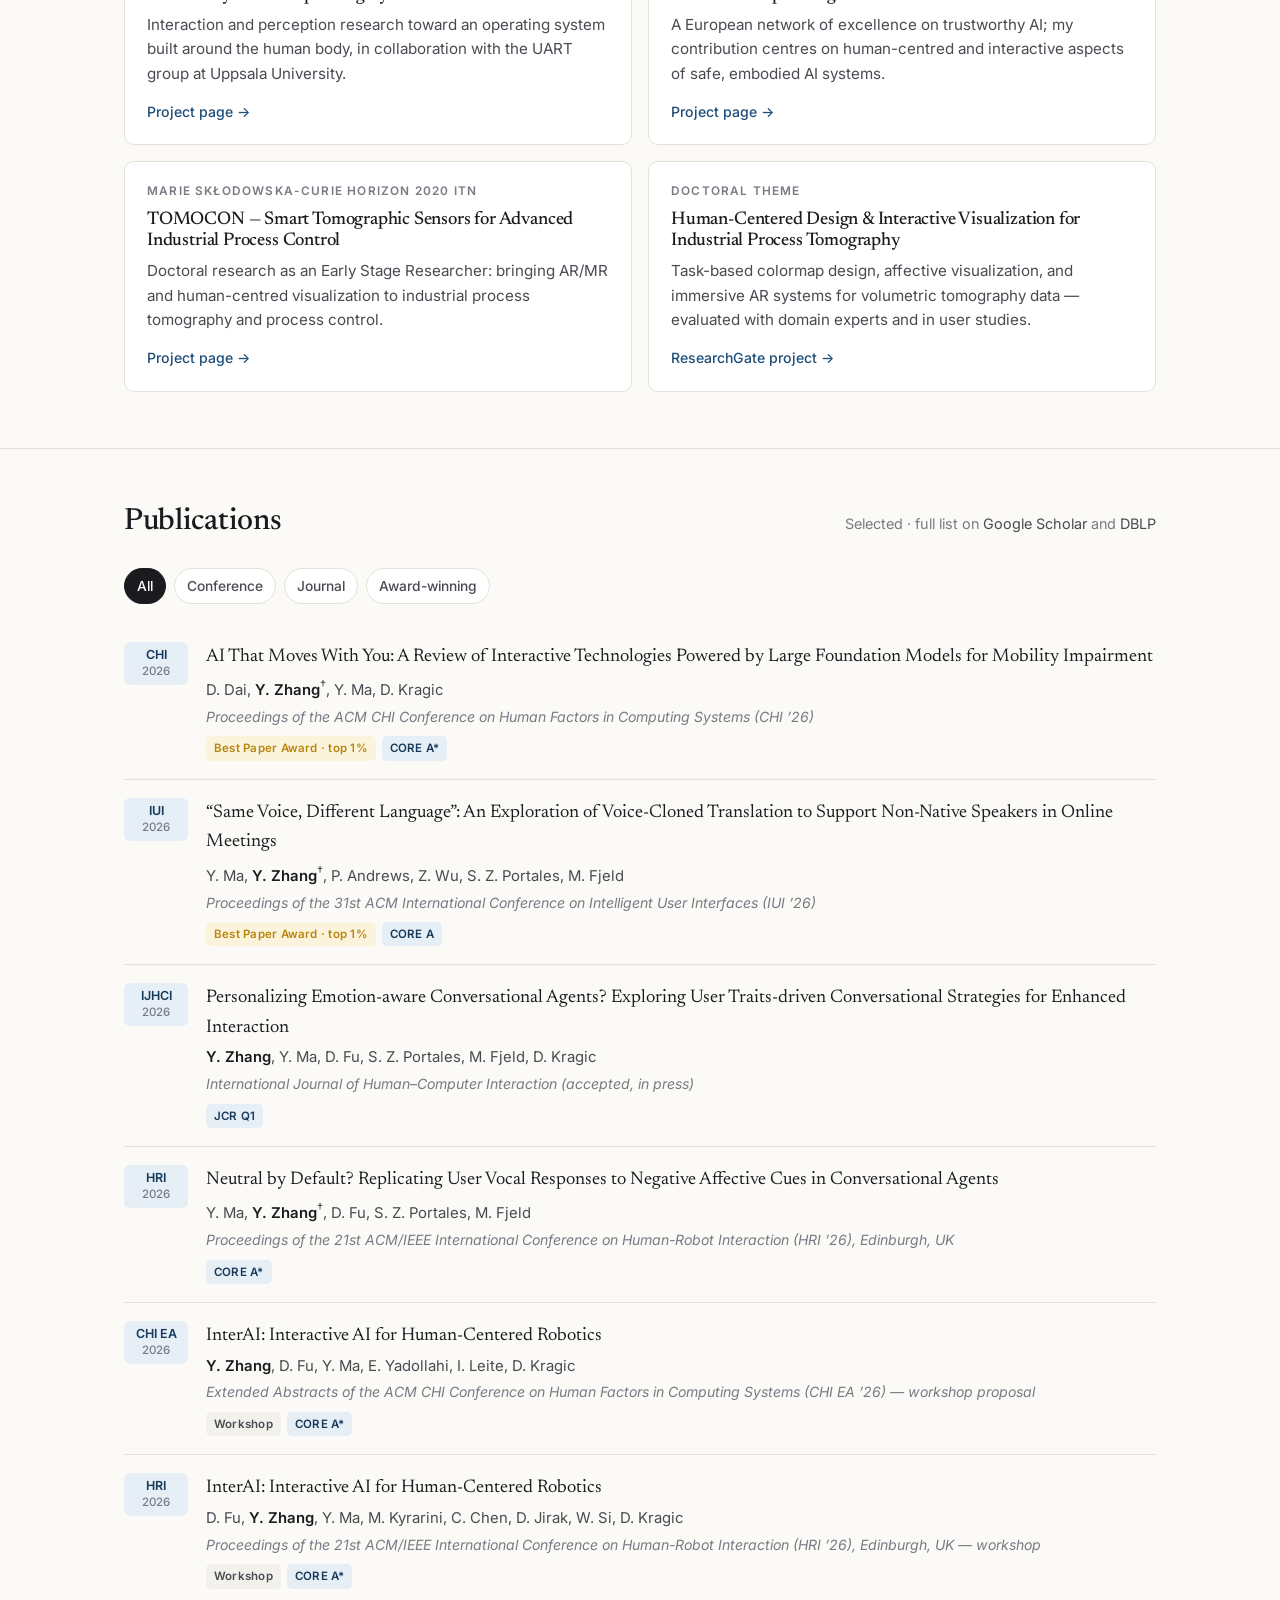
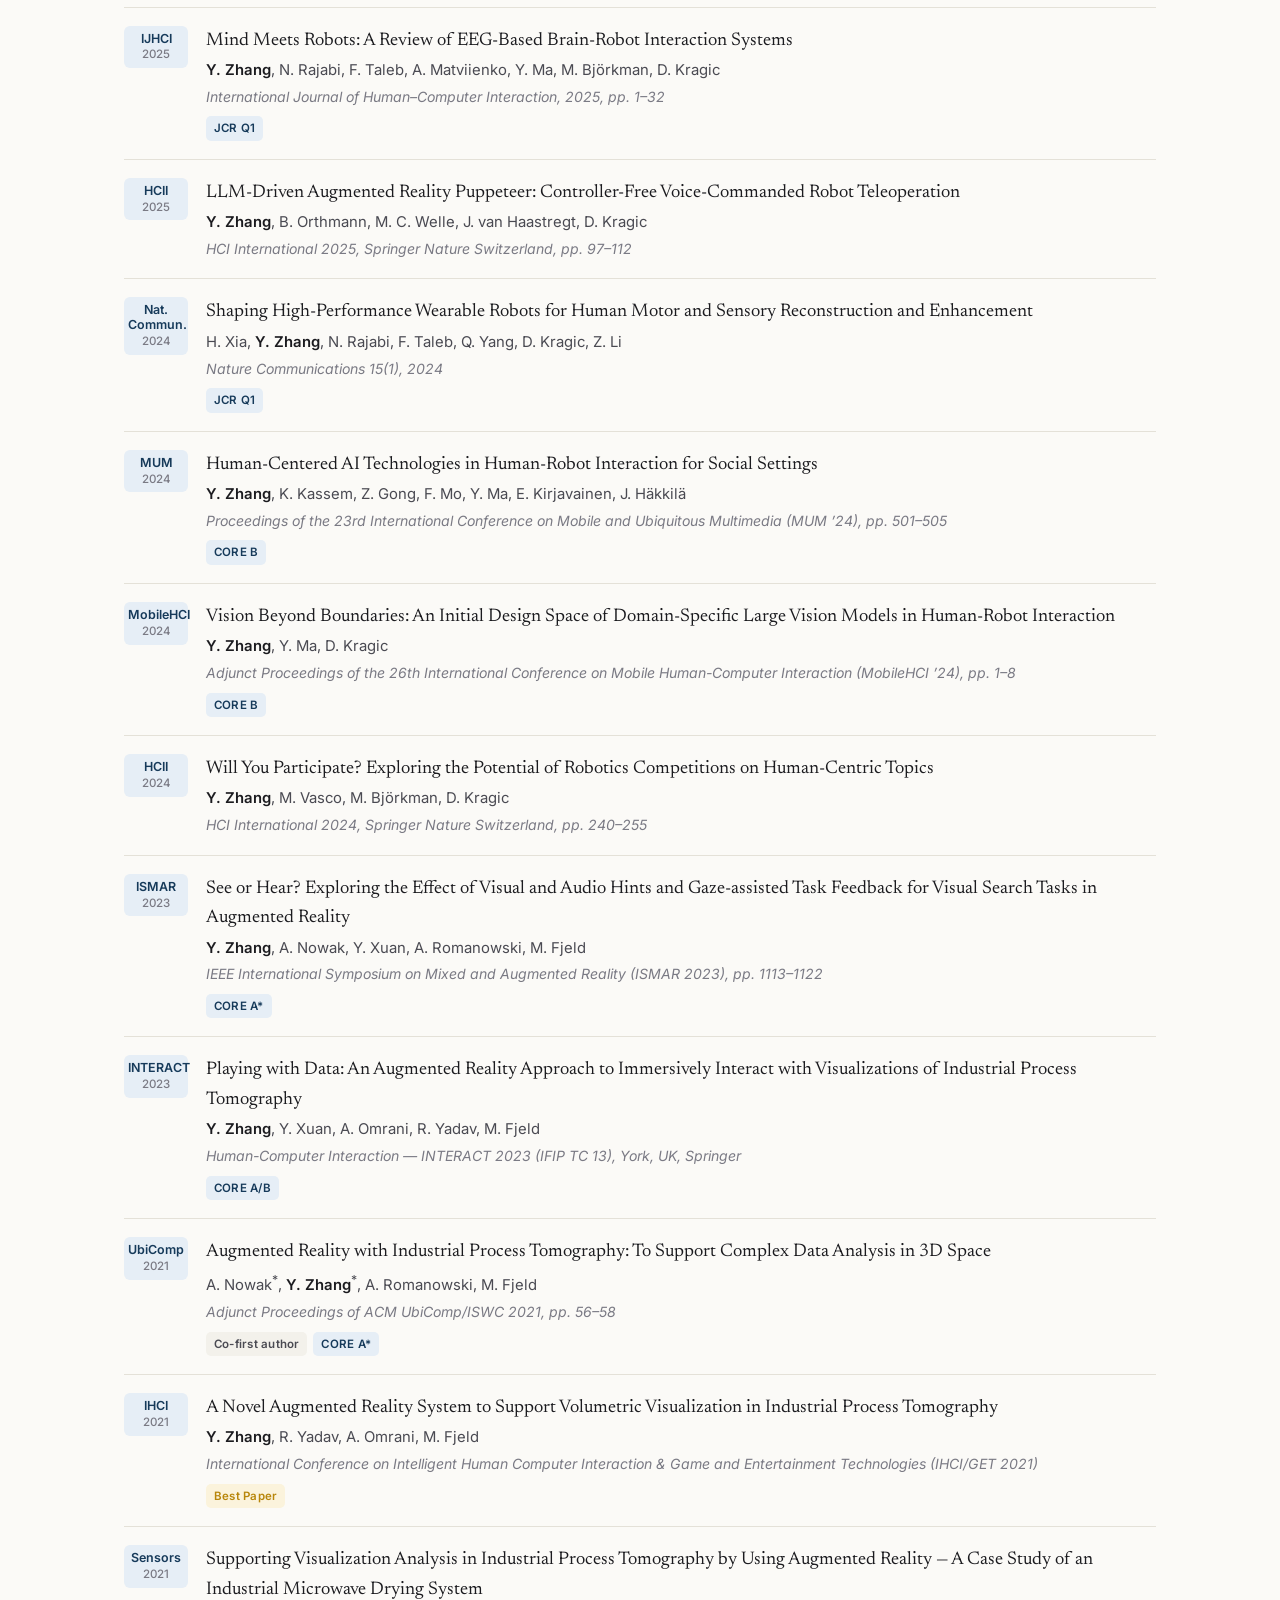
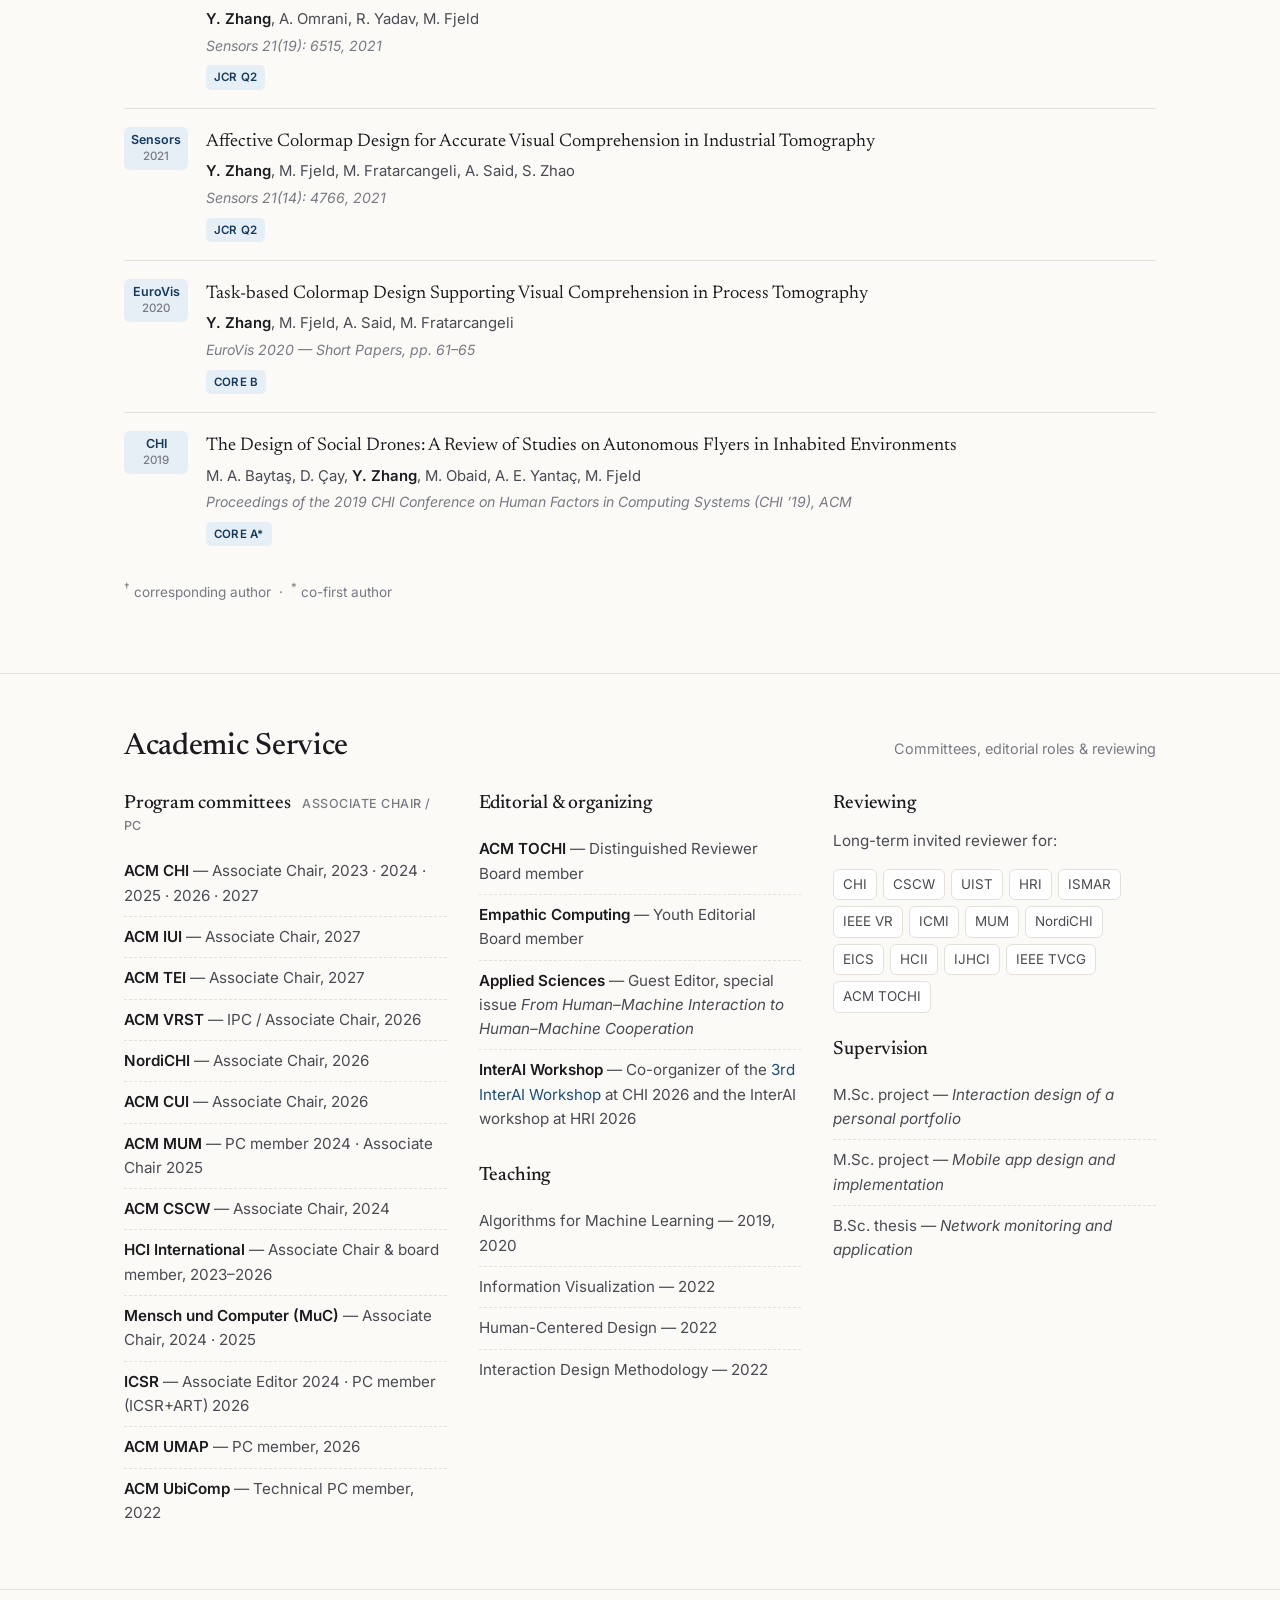
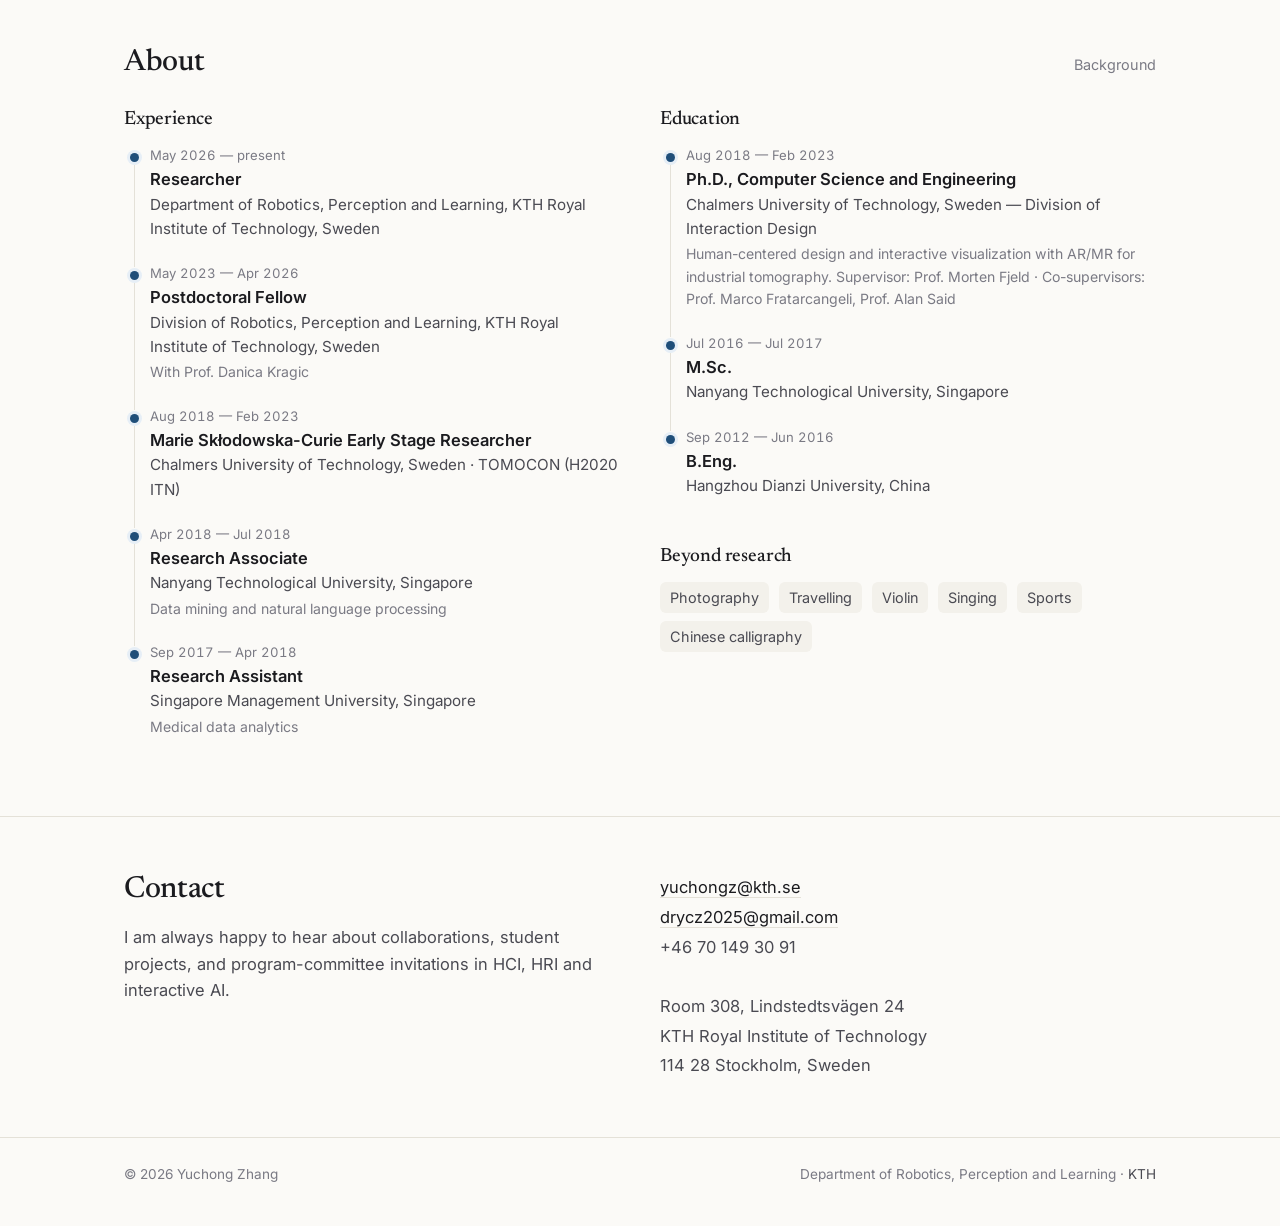
==== commit 8c9b6ee1: "Update index.html" ====
--- a/index.html
+++ b/index.html
@@ -46,7 +46,7 @@
       <a href="#research">Research</a>
       <a href="#publications">Publications</a>
       <a href="#service">Service</a>
-      <a href="#about">About</a>
+      <a href="#about">About Me</a>
       <a href="#contact">Contact</a>
     </nav>
     <div class="nav-right">
@@ -73,7 +73,7 @@
       <p class="lede">
         I study how people and intelligent systems can work together well. My research spans
         <strong>human-robot interaction</strong> with human-centered design, <strong>interactive human-centered AI</strong>,
-        <strong>VR/AR/MR</strong>, </strong>affective computing</strong>, and </strong>embodied interaction</strong>.
+        <strong>VR/AR/MR</strong>, <strong>affective computing</strong>, and <strong>embodied interaction</strong>.
         I work with Prof. <a href="https://www.kth.se/profile/dani" target="_blank" rel="noopener">Danica Kragic</a> at <a href="https://www.linkedin.com/company/kth-rpl/posts/?feedView=all" target="_blank" rel="noopener">KTH RPL</a>.
       </p>
       <p class="lede">
@@ -127,7 +127,7 @@
     </div>
     <ul class="news reveal">
       <!-- Add new items at the top. Keep the <time> short (e.g. "Sep 2026"). -->
-      <li><time>2026</time><div>Serving as <b>Associate Chair</b> for <b>CHI 2027</b>, <b>IUI 2027</b> and <b>TEI 2027</b>, and on the IPC of <b>VRST 2026</b>.</div></li>
+      <li><time>2026</time><div>Serving as <b>Associate Chair</b> for <b>CHI 2027</b>, <b>IUI 2027</b> and <b>TEI 2027</b>, and <b>VRST 2026</b>.</div></li>
       <li><time>2026</time><div>Serving as Associate Chair for <b>NordiCHI 2026</b> and <b>CUI 2026</b>, and as PC member for <b>UMAP 2026</b> and <b>ICSR+ART 2026</b>.</div></li>
       <li><time>2026</time><div>Paper accepted at the <em>International Journal of Human–Computer Interaction</em>: <a href="#pub-ijhci-2026">Personalizing Emotion-aware Conversational Agents?</a></div></li>
       <li><time>Apr 2026</time><div><span class="award">Best Paper Award</span> (top 1%) at <b>ACM CHI 2026</b> for <a href="#pub-chi-2026">AI That Moves With You</a>, and we organized the <a href="https://sites.google.com/view/interaiworkshopchi2026/home" target="_blank" rel="noopener">3rd InterAI Workshop</a> at CHI 2026.</div></li>
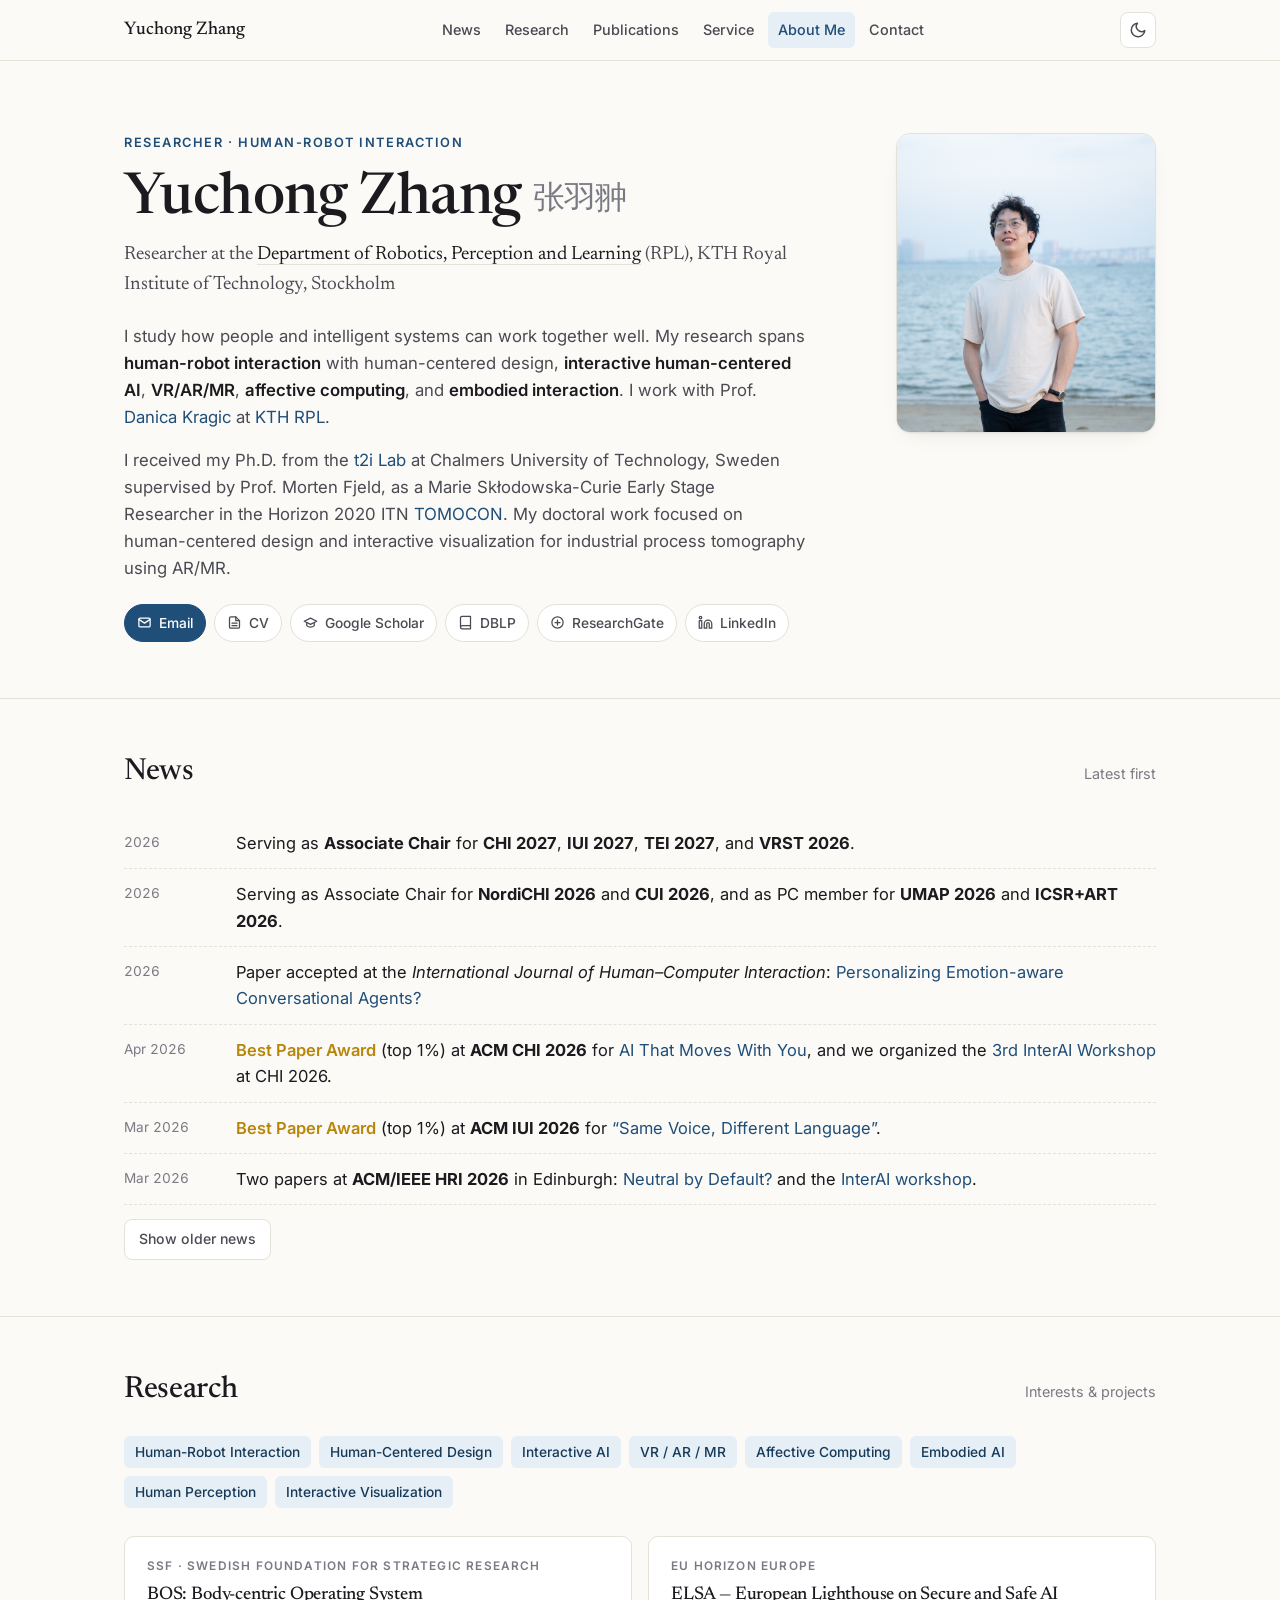
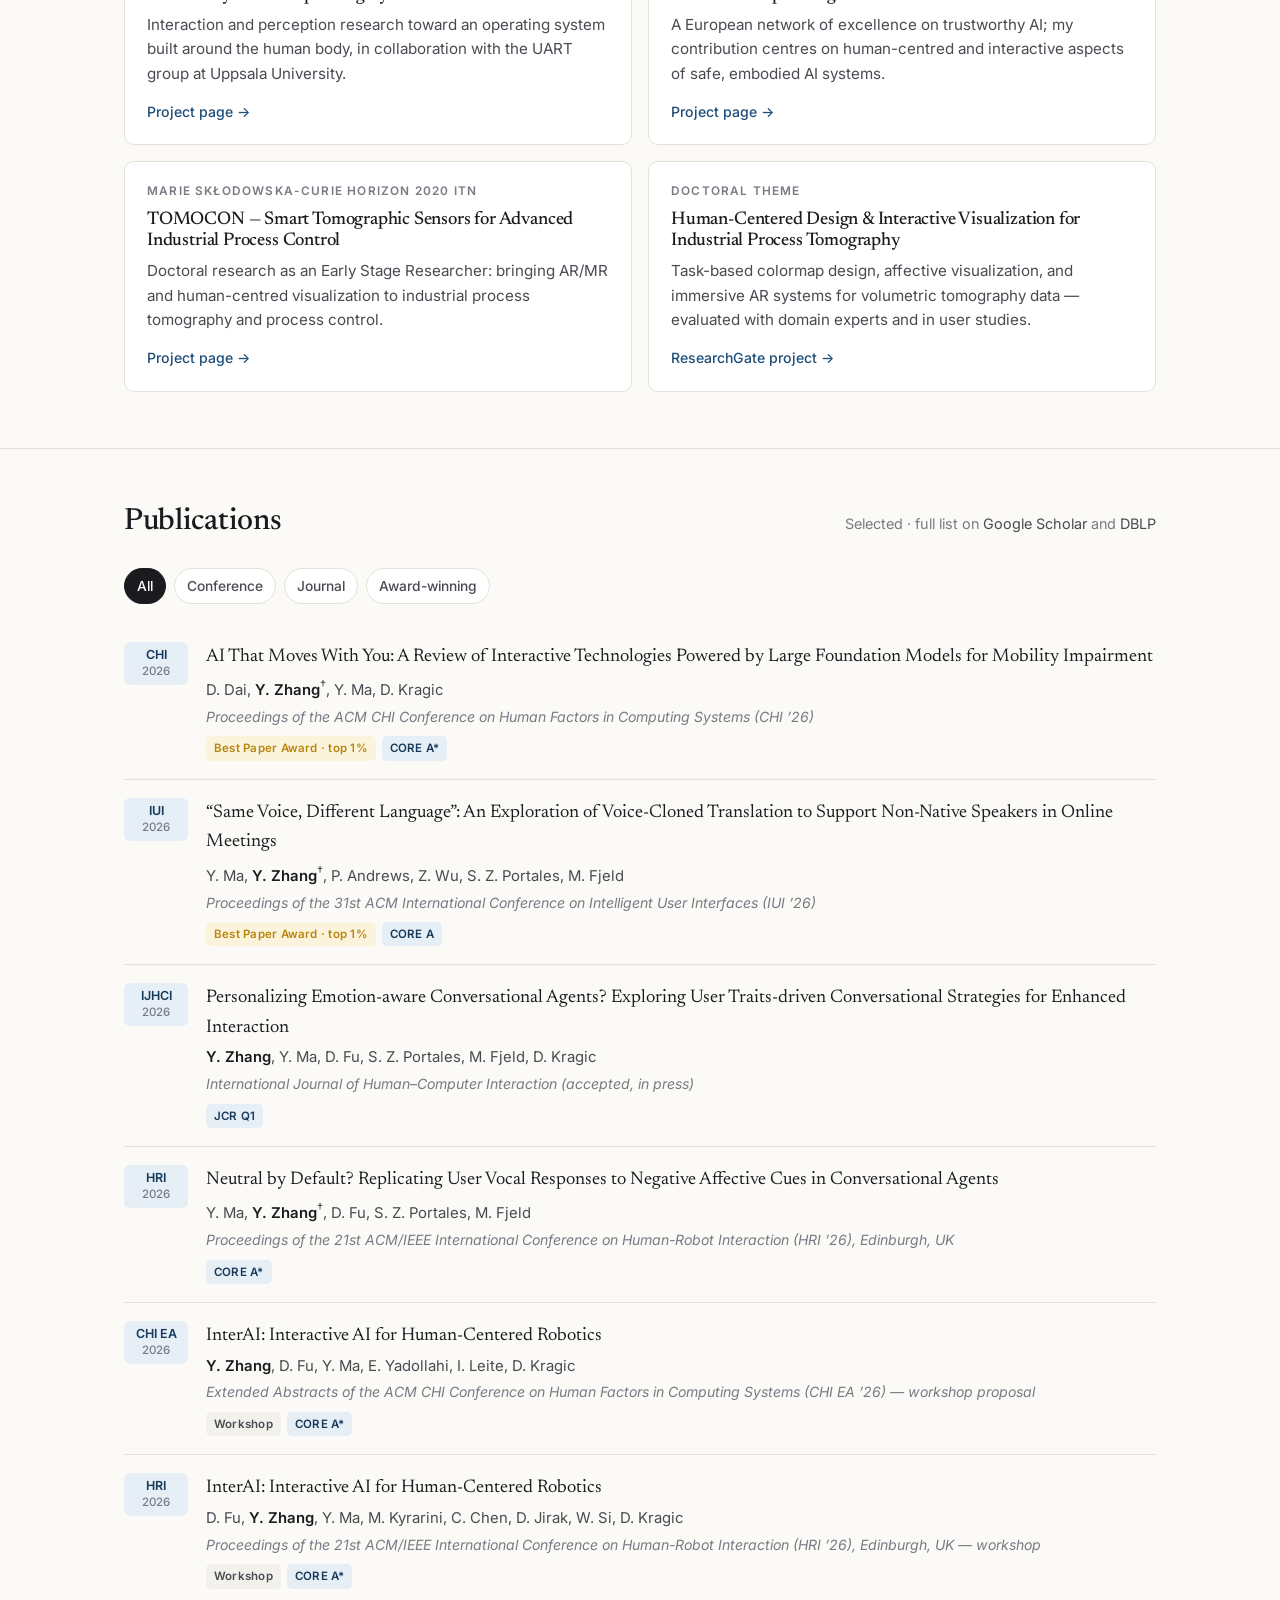
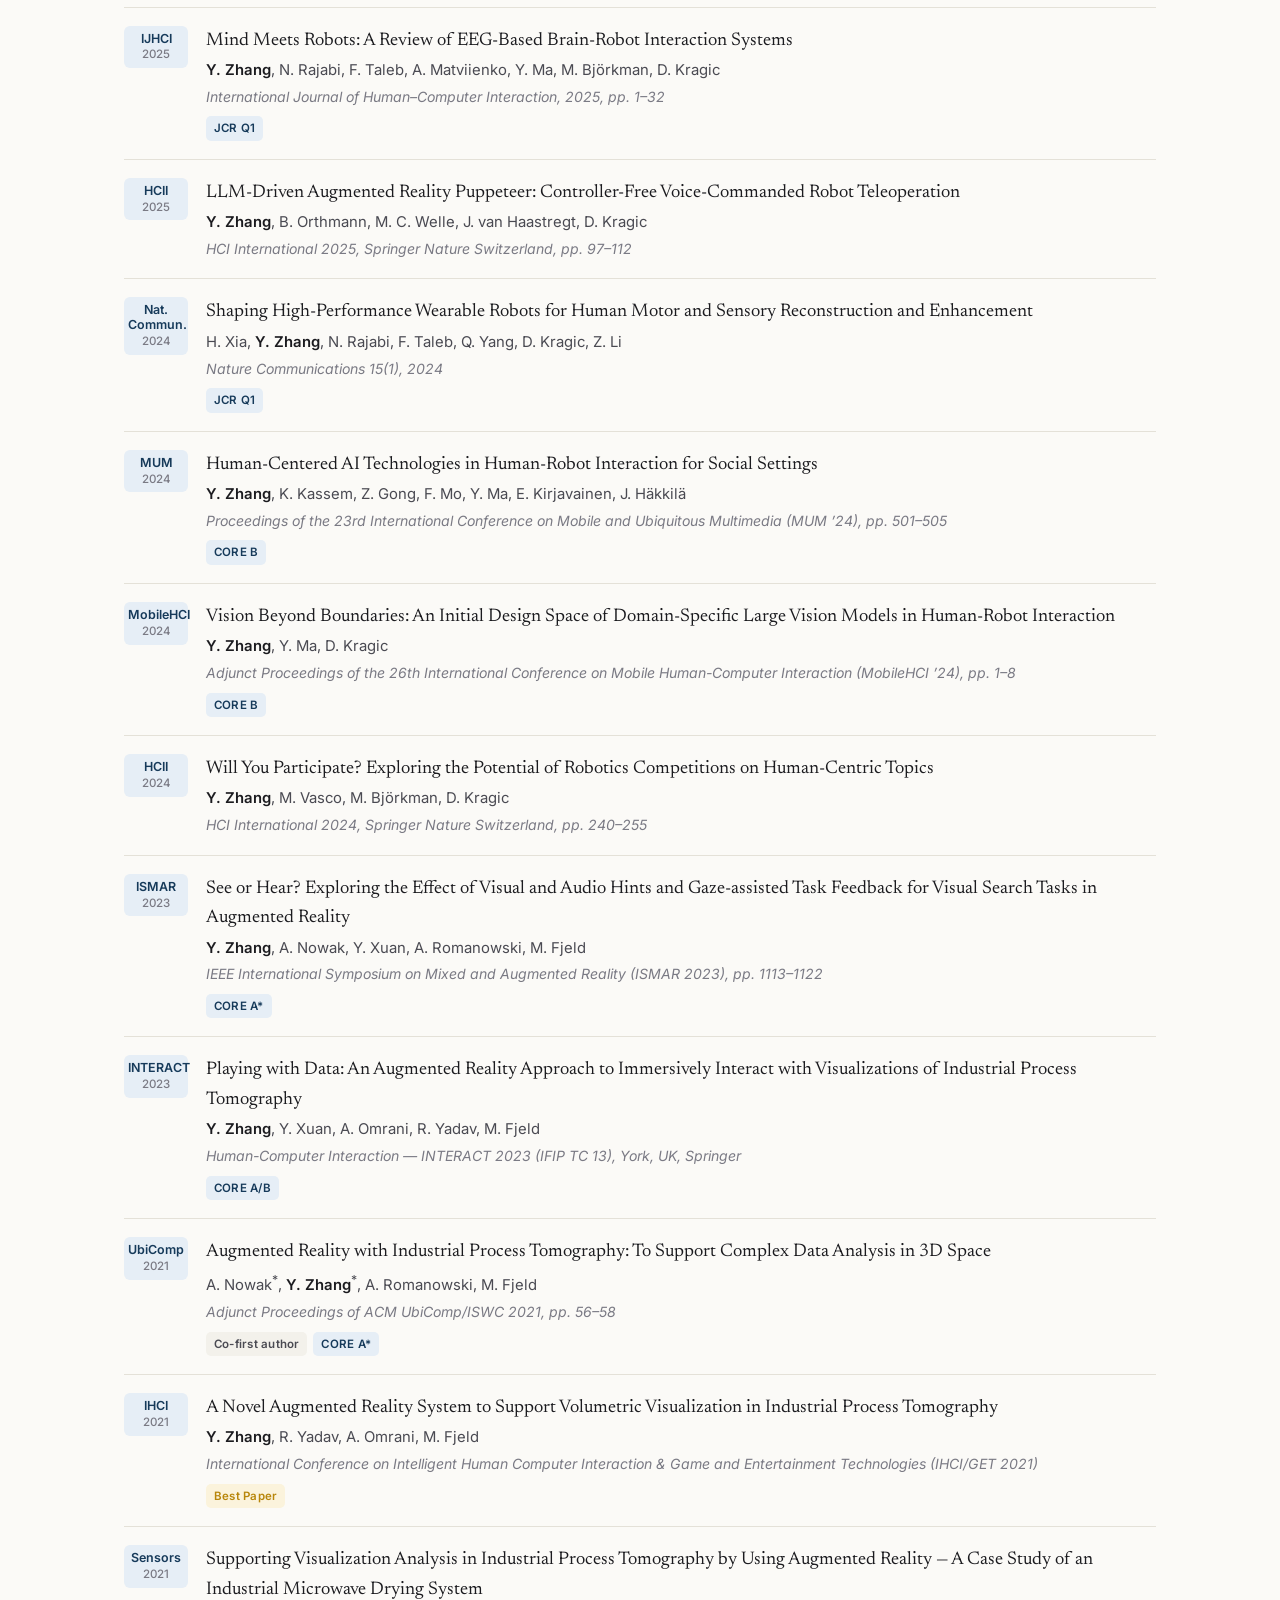
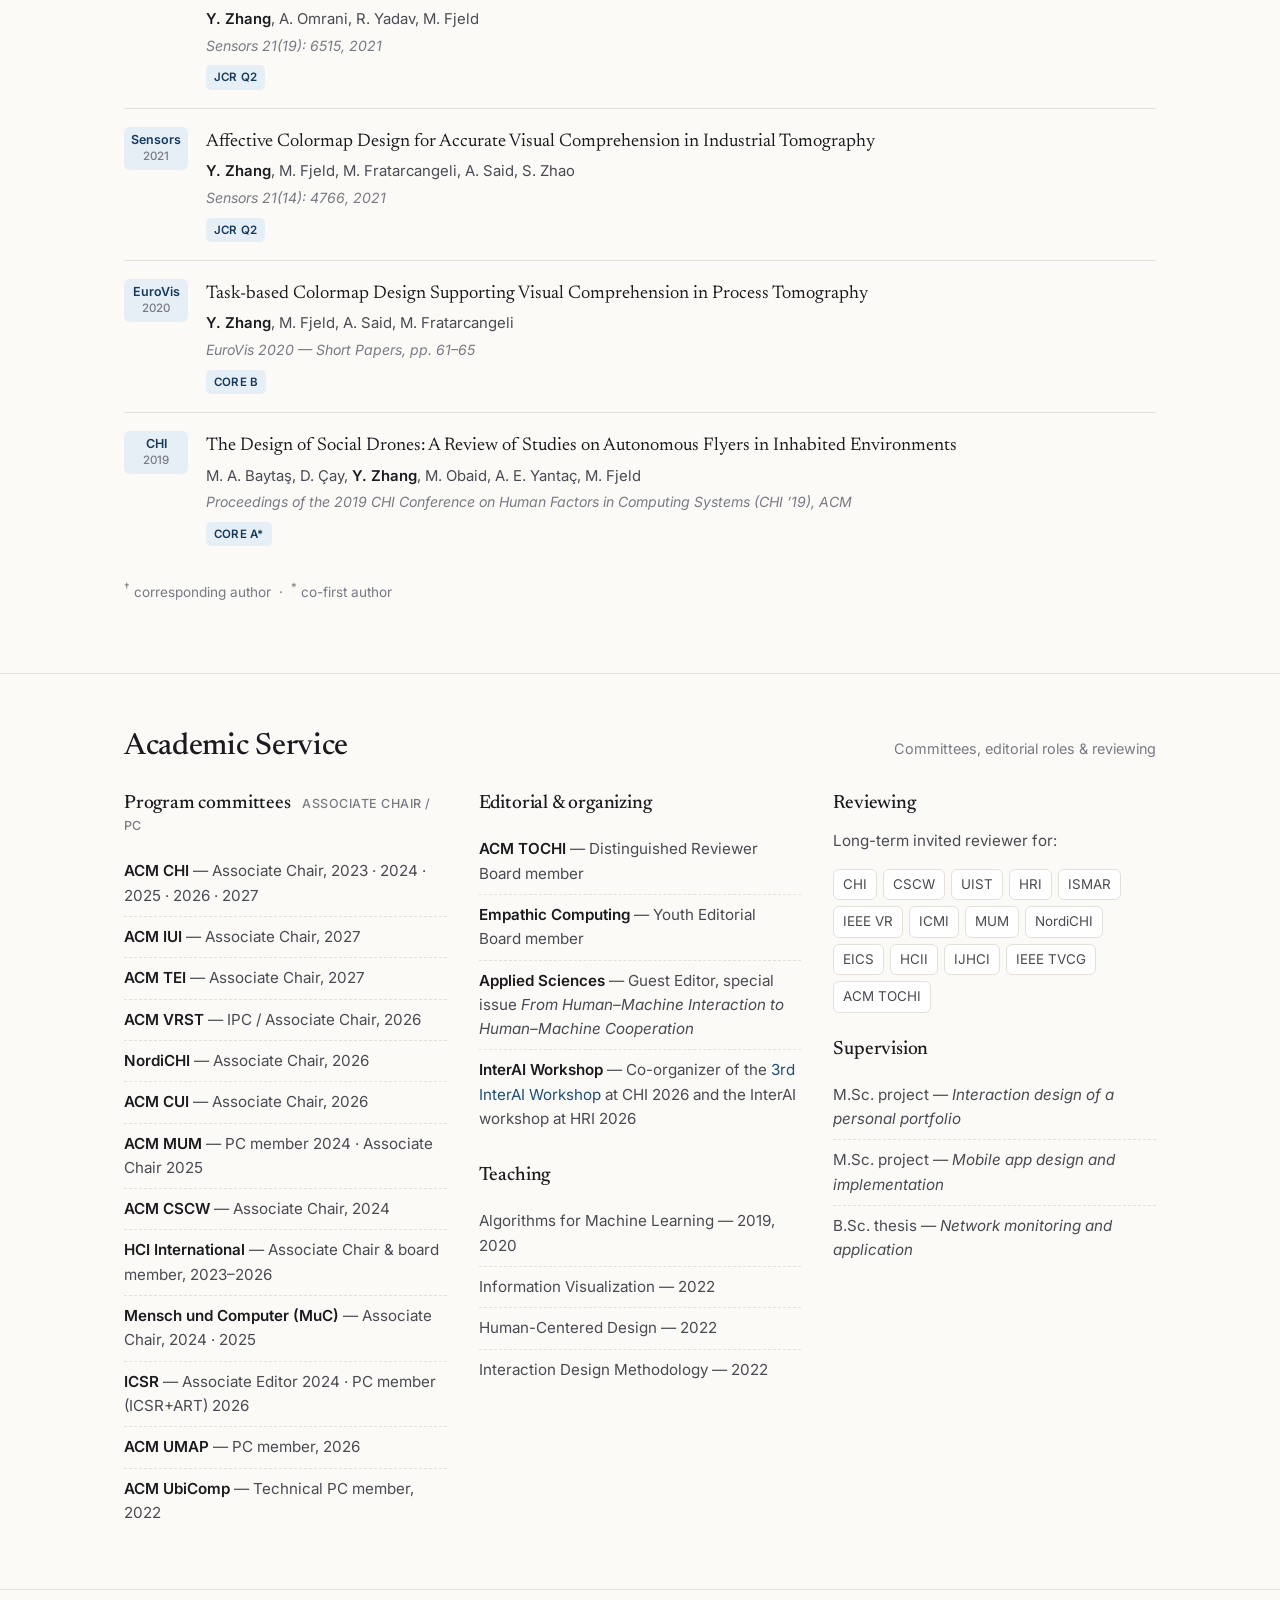
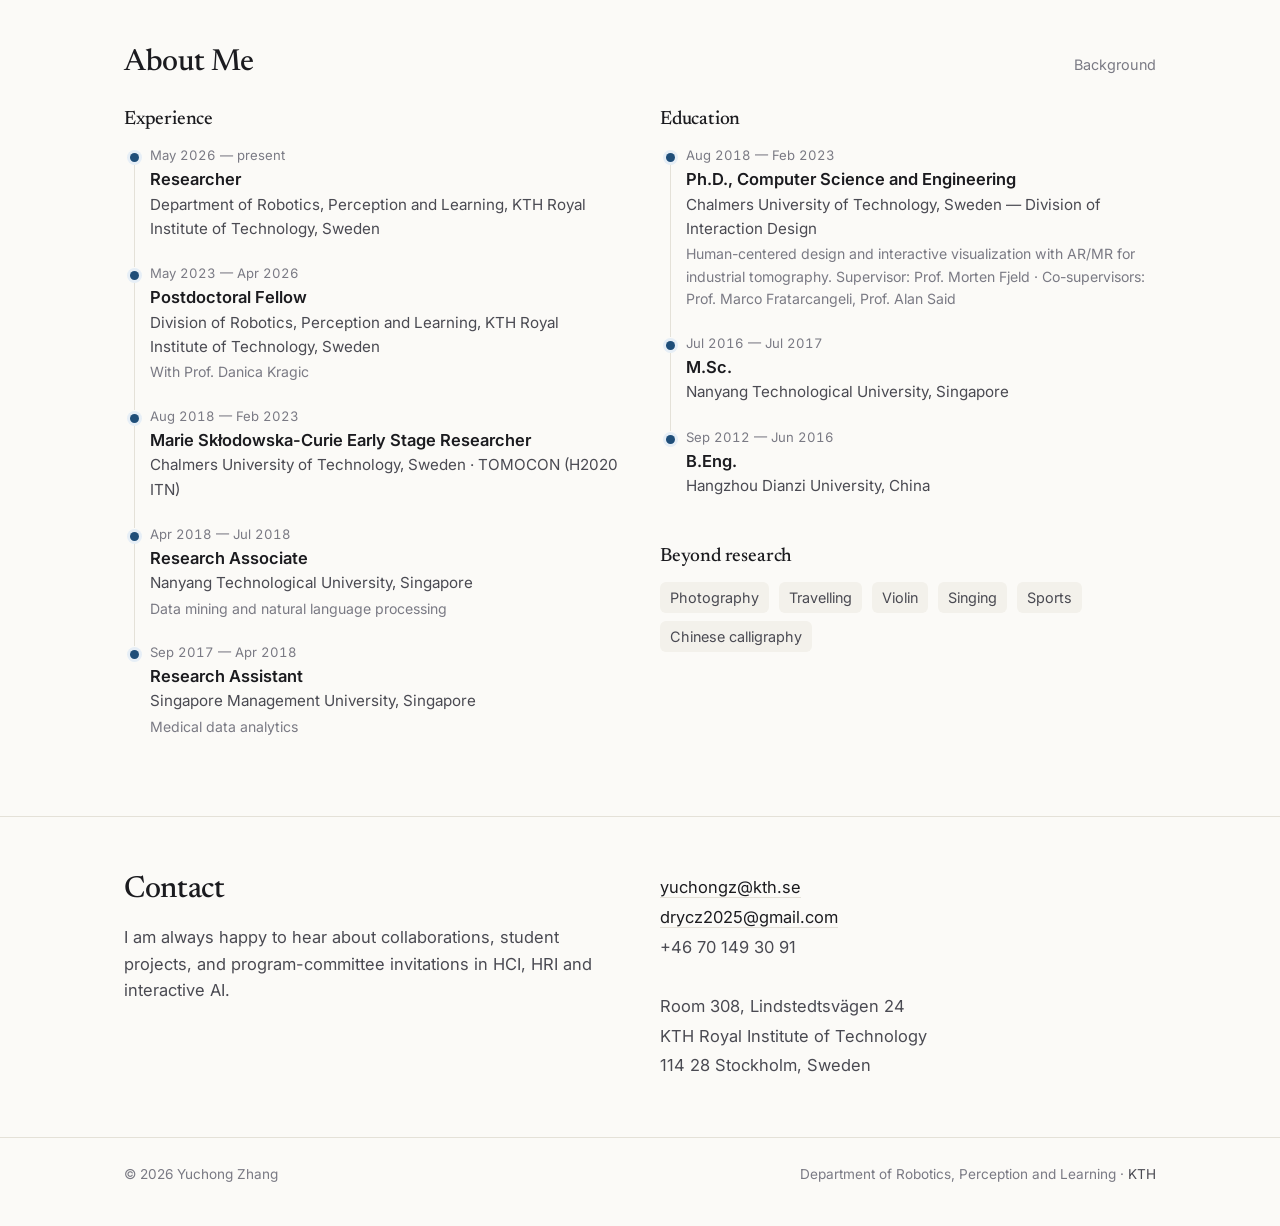
==== commit 735e33ee: "Update index.html" ====
--- a/index.html
+++ b/index.html
@@ -127,7 +127,7 @@
     </div>
     <ul class="news reveal">
       <!-- Add new items at the top. Keep the <time> short (e.g. "Sep 2026"). -->
-      <li><time>2026</time><div>Serving as <b>Associate Chair</b> for <b>CHI 2027</b>, <b>IUI 2027</b> and <b>TEI 2027</b>, and <b>VRST 2026</b>.</div></li>
+      <li><time>2026</time><div>Serving as <b>Associate Chair</b> for <b>CHI 2027</b>, <b>IUI 2027</b>, <b>TEI 2027</b>, and <b>VRST 2026</b>.</div></li>
       <li><time>2026</time><div>Serving as Associate Chair for <b>NordiCHI 2026</b> and <b>CUI 2026</b>, and as PC member for <b>UMAP 2026</b> and <b>ICSR+ART 2026</b>.</div></li>
       <li><time>2026</time><div>Paper accepted at the <em>International Journal of Human–Computer Interaction</em>: <a href="#pub-ijhci-2026">Personalizing Emotion-aware Conversational Agents?</a></div></li>
       <li><time>Apr 2026</time><div><span class="award">Best Paper Award</span> (top 1%) at <b>ACM CHI 2026</b> for <a href="#pub-chi-2026">AI That Moves With You</a>, and we organized the <a href="https://sites.google.com/view/interaiworkshopchi2026/home" target="_blank" rel="noopener">3rd InterAI Workshop</a> at CHI 2026.</div></li>
@@ -489,7 +489,7 @@
 <section id="about">
   <div class="wrap">
     <div class="section-head reveal">
-      <h2>About</h2>
+      <h2>About Me</h2>
       <span class="aside">Background</span>
     </div>
     <div class="two-col reveal">
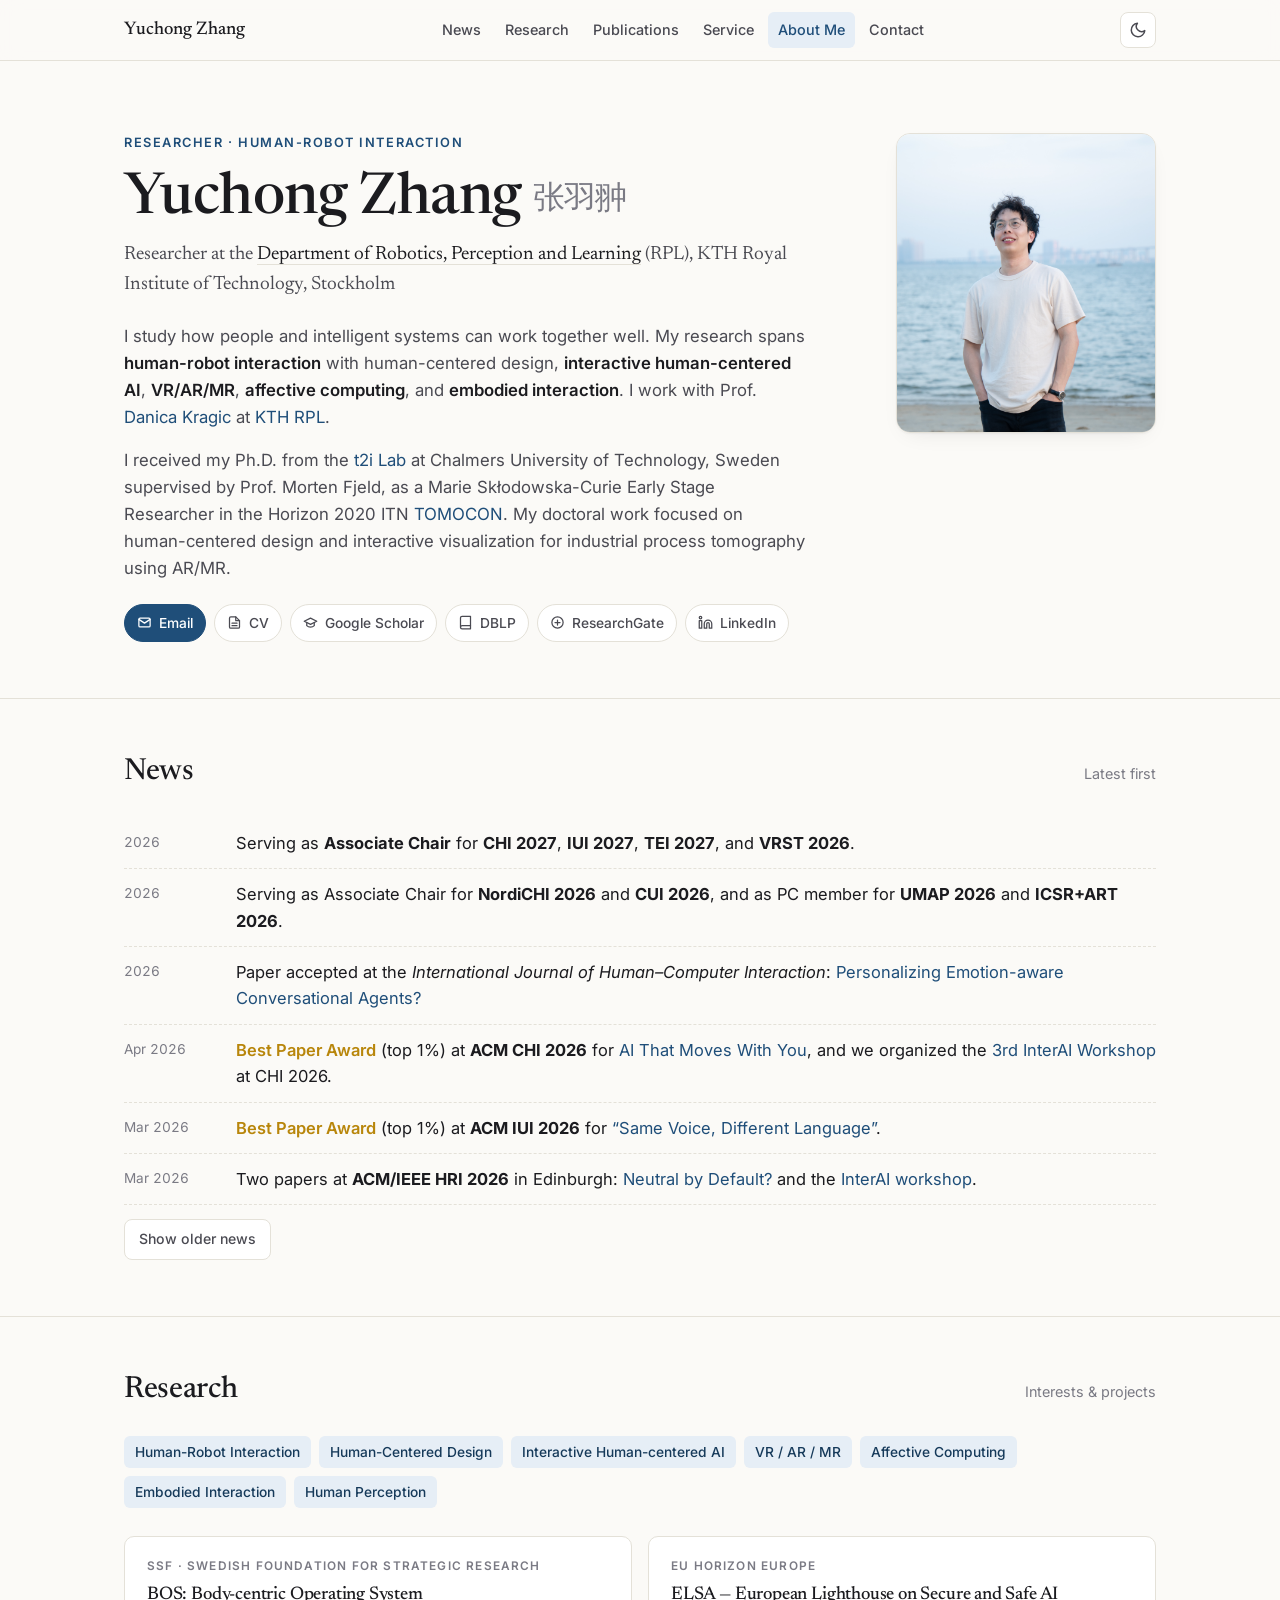
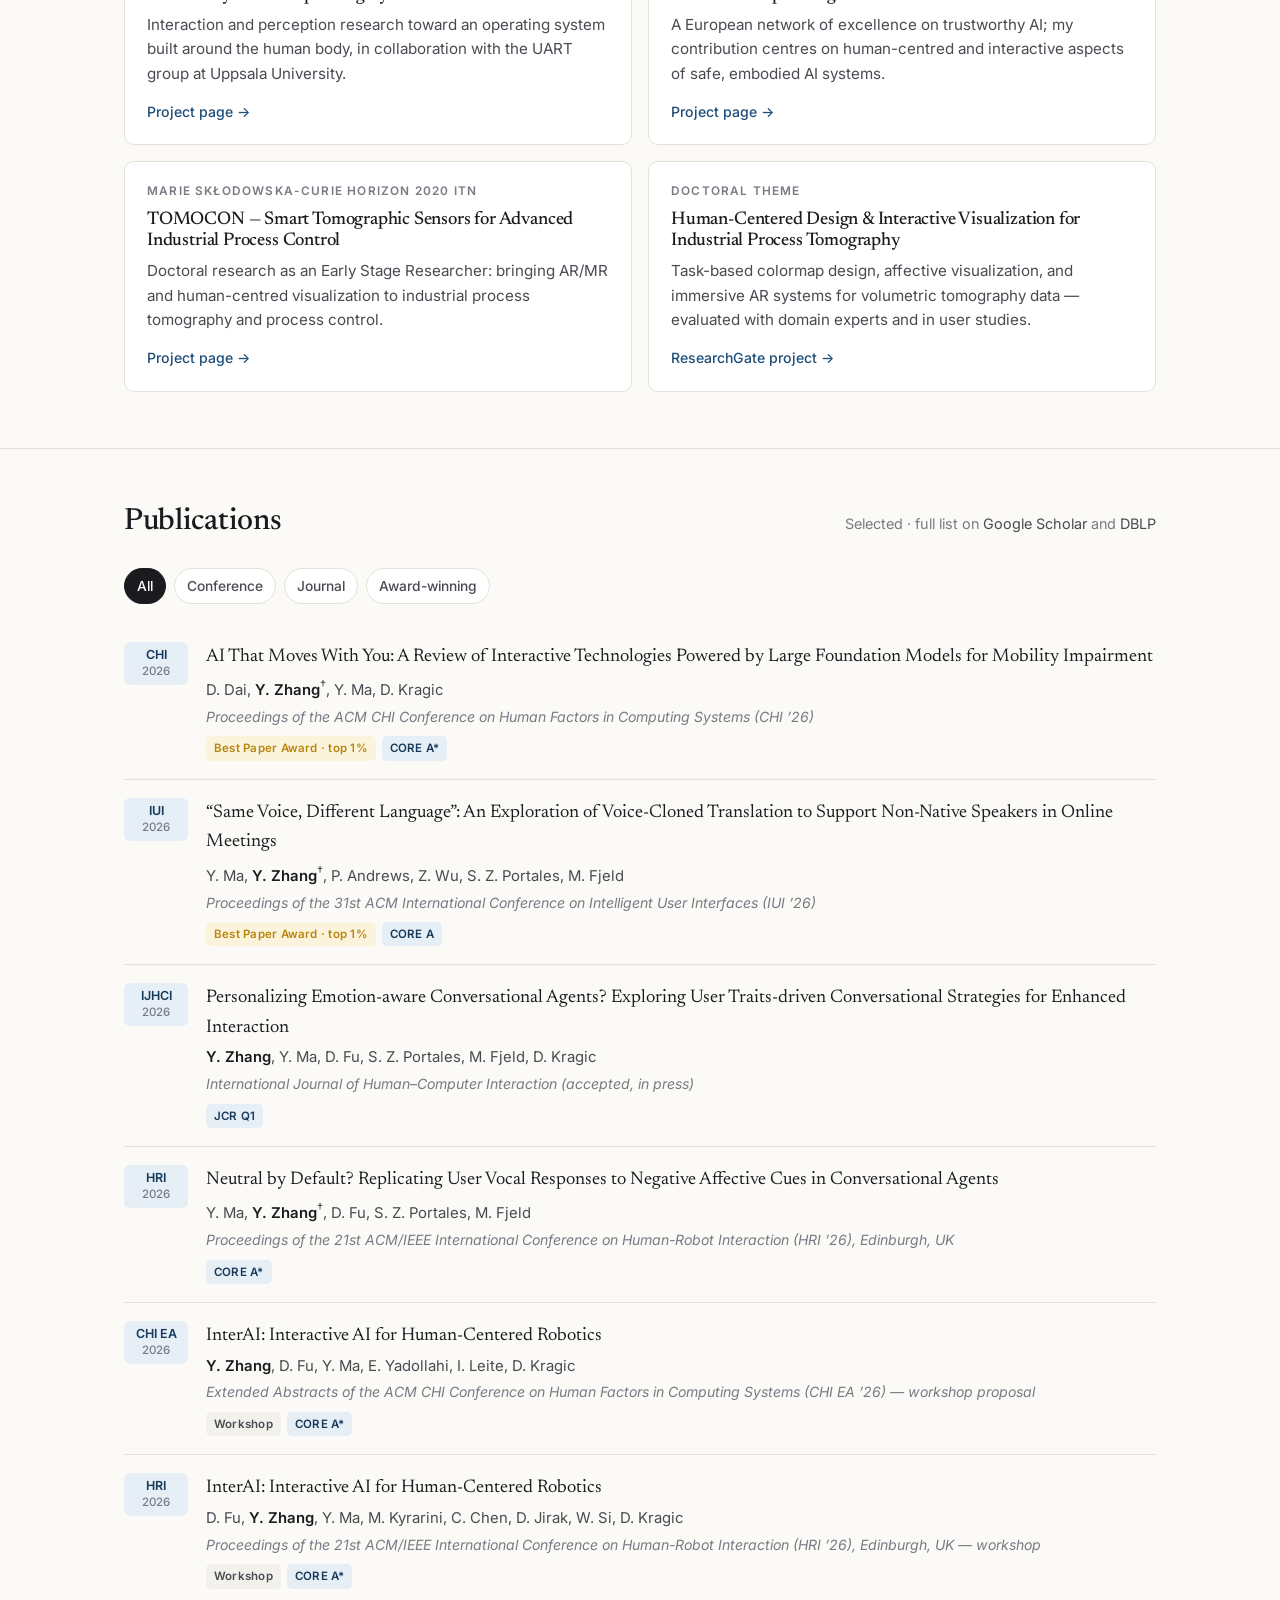
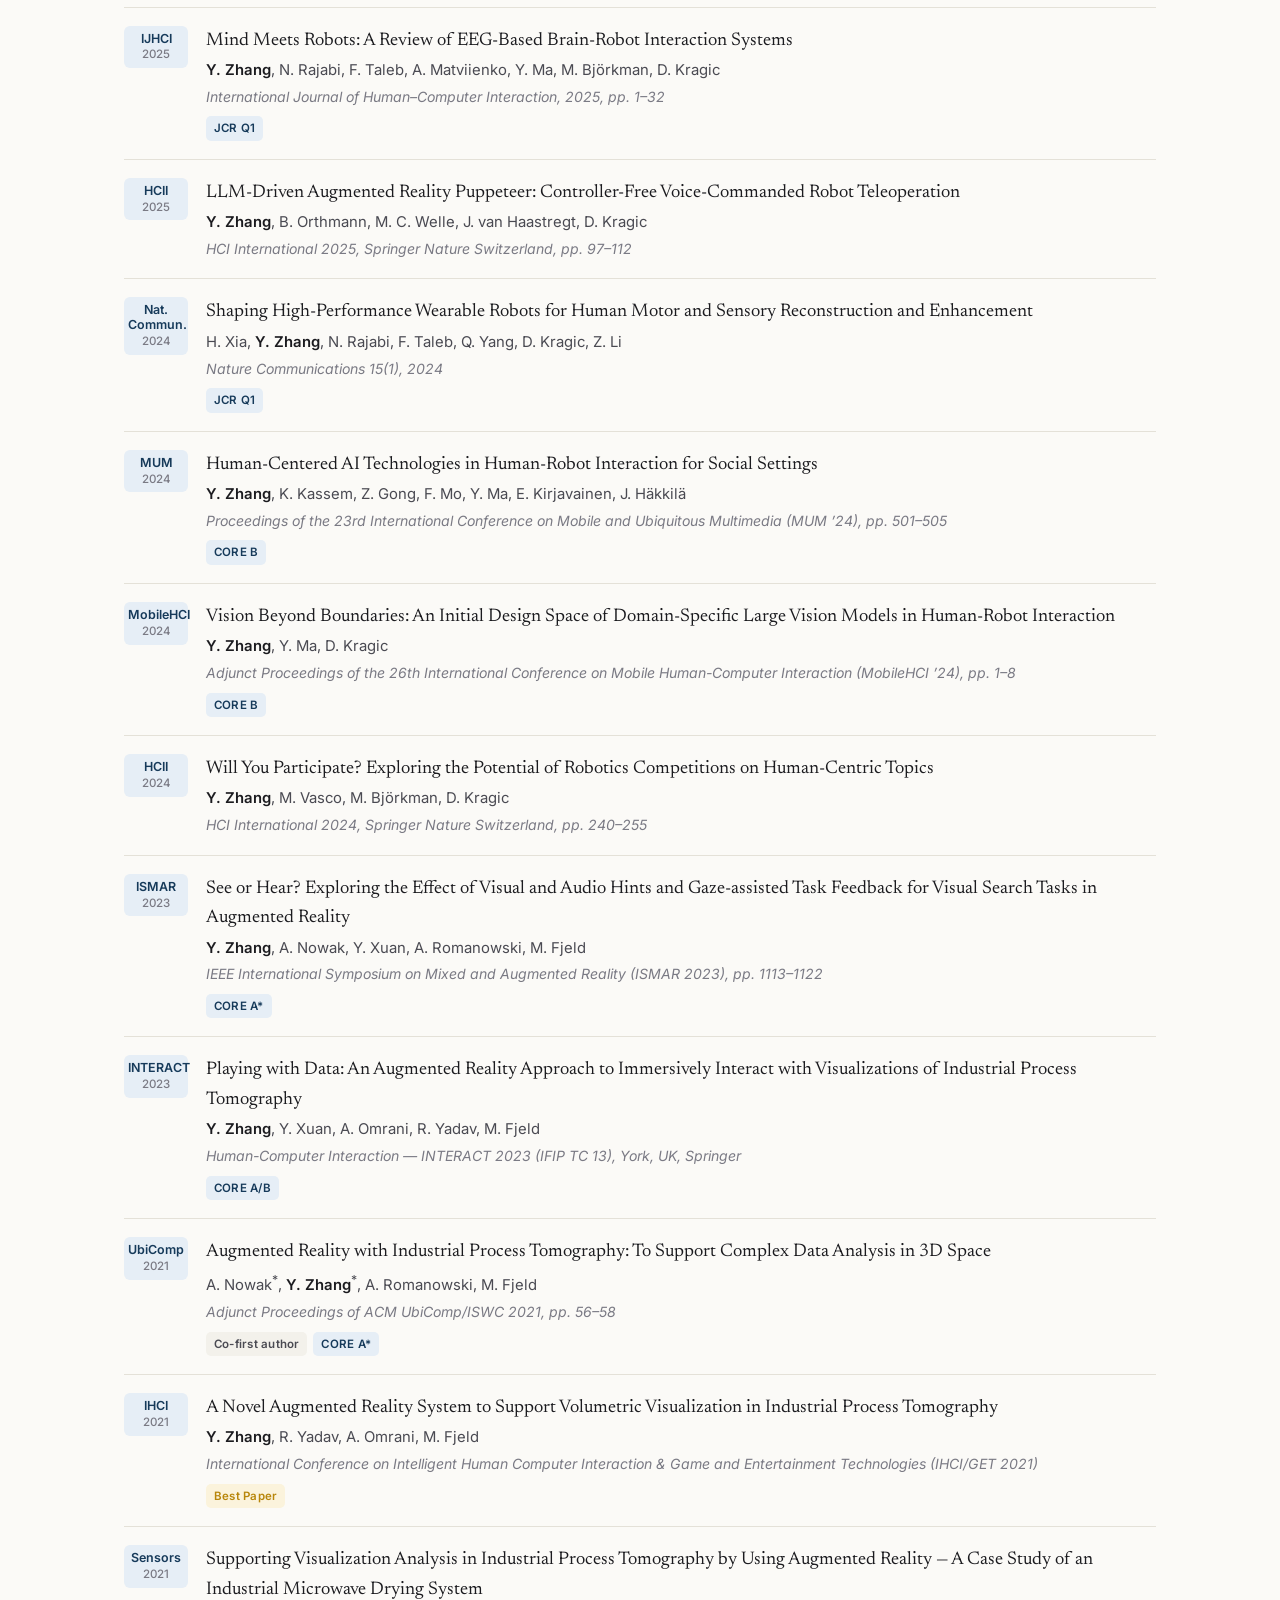
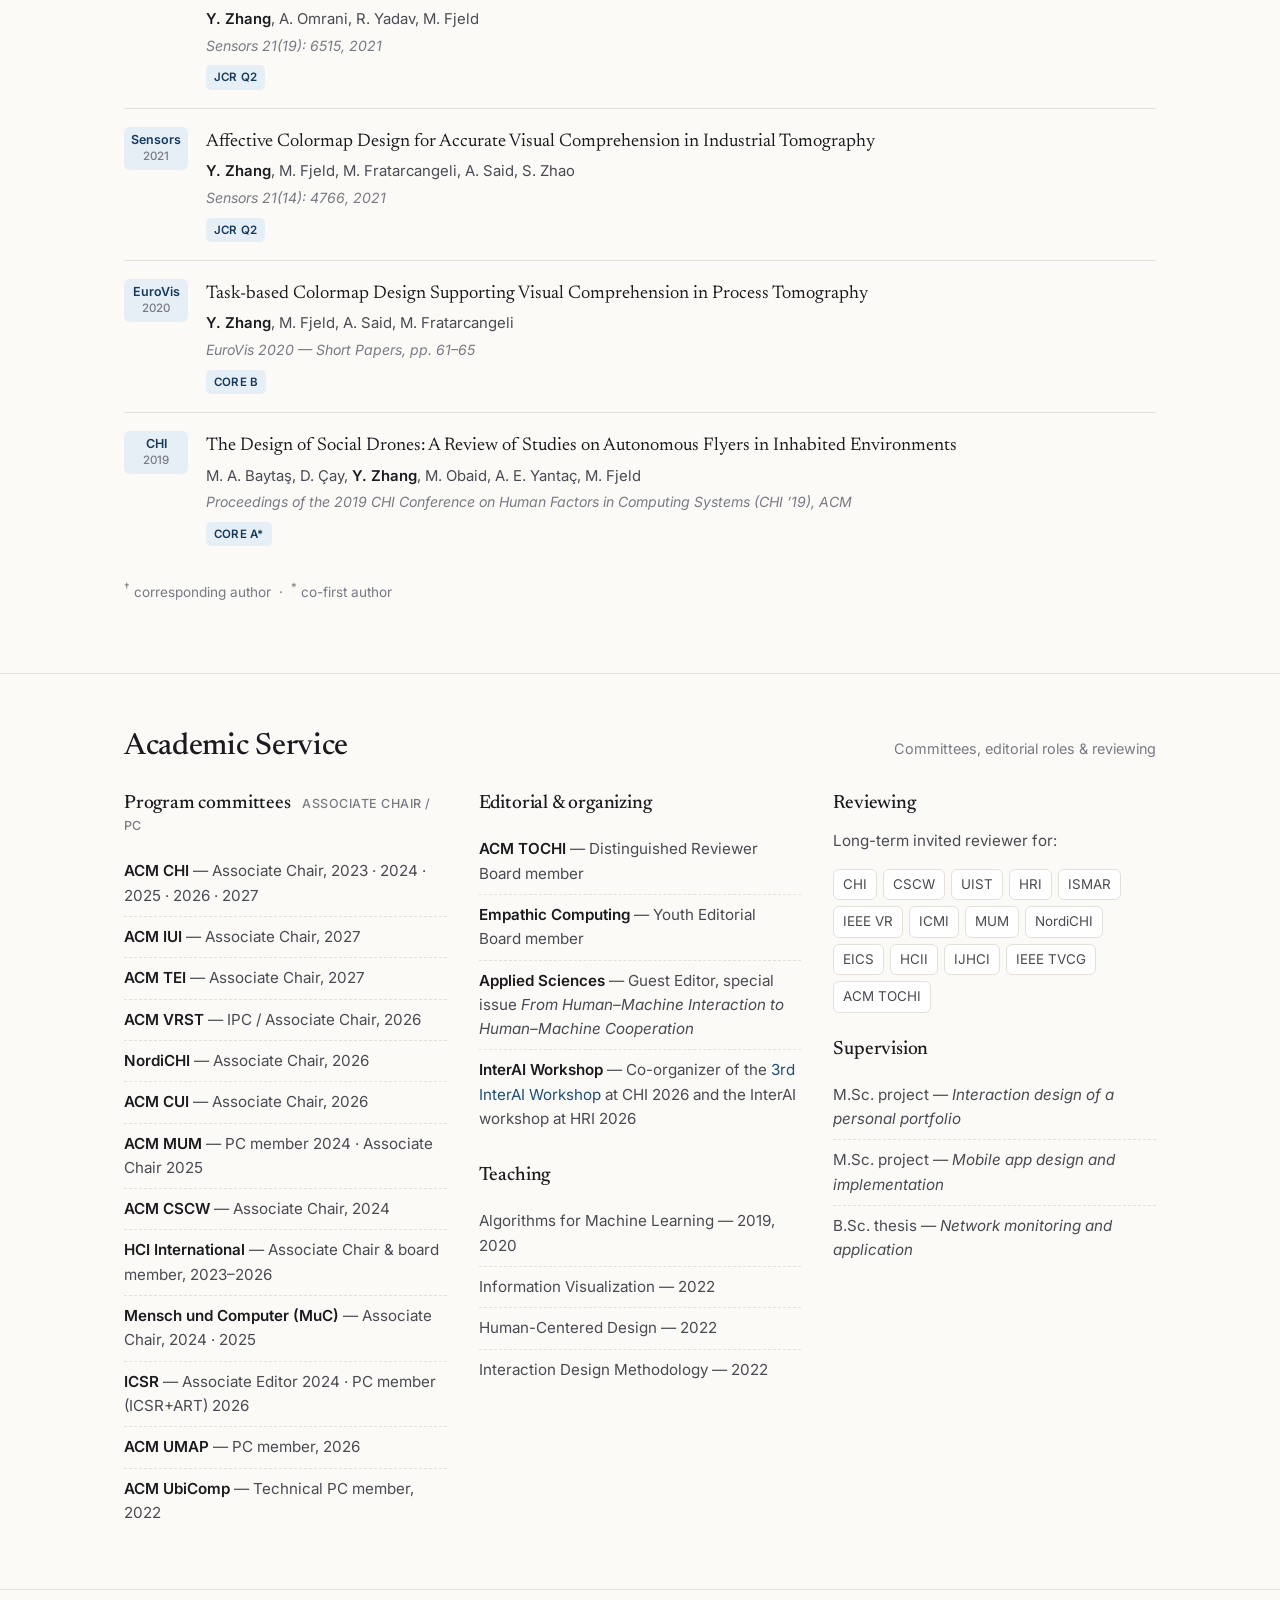
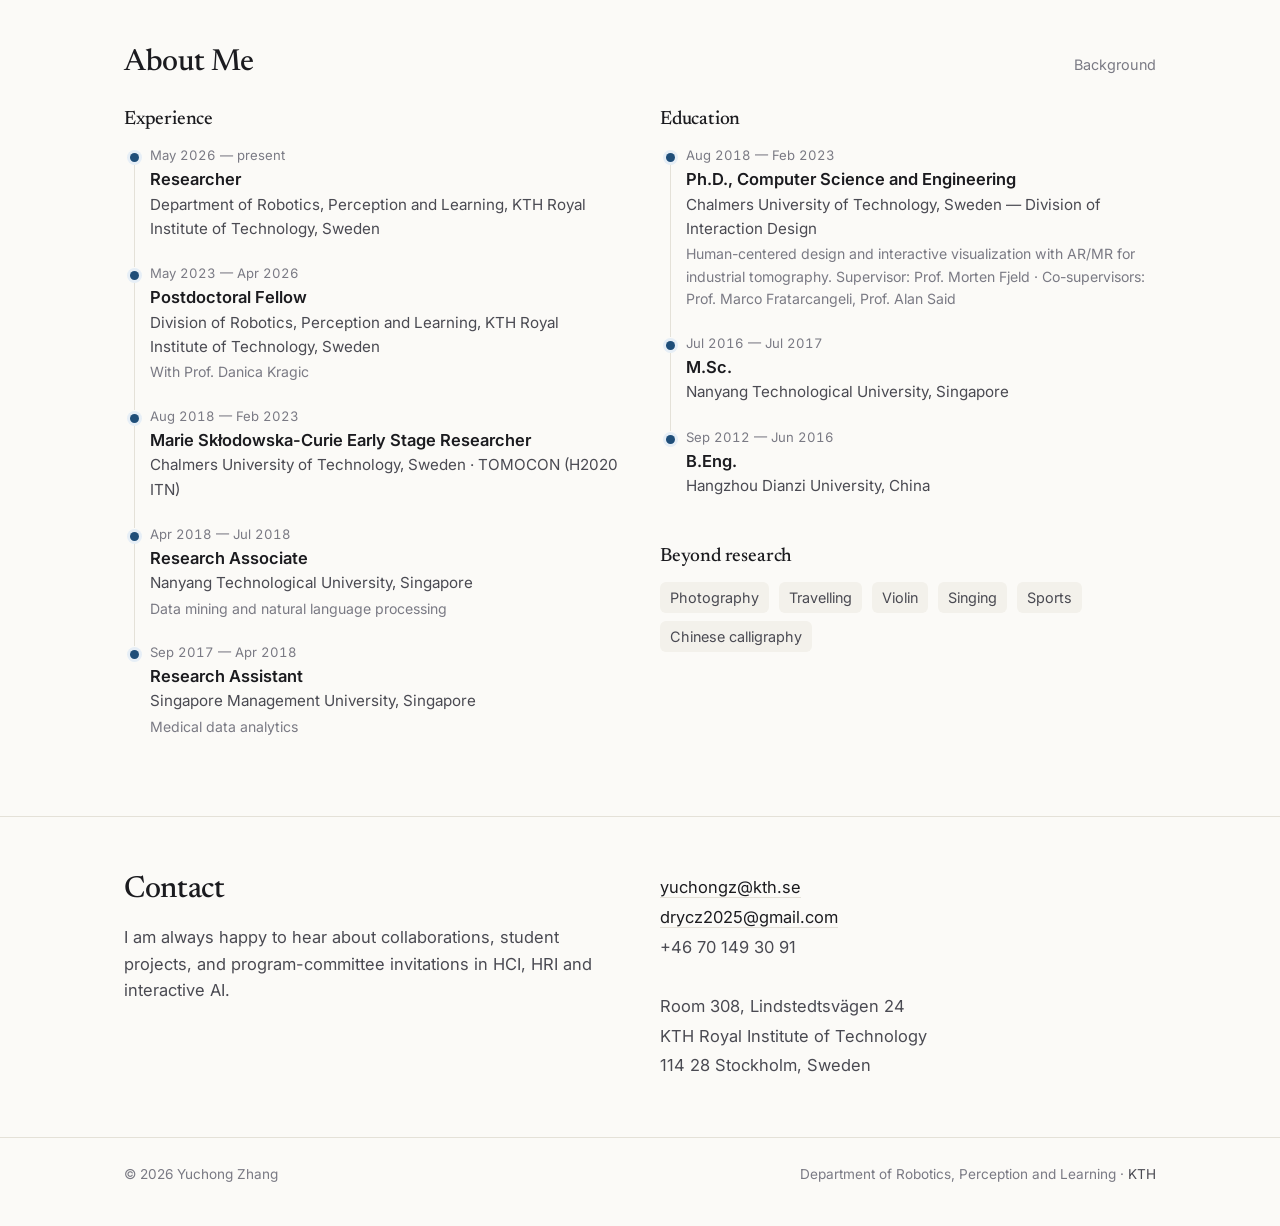
==== commit dc3415c1: "Update index.html" ====
--- a/index.html
+++ b/index.html
@@ -3,10 +3,10 @@
 <head>
   <meta charset="utf-8">
   <meta name="viewport" content="width=device-width, initial-scale=1">
-  <title>Yuchong Zhang — Researcher in HCI & Human-Robot Interaction, KTH</title>
+  <title>Yuchong Zhang — Researcher in HCI & HRI, KTH</title>
   <meta name="description" content="Yuchong Zhang is a researcher at the Department of Robotics, Perception and Learning, KTH Royal Institute of Technology, working on human-robot interaction, interactive human-centered AI, VR/AR/MR, affective computing, and embodied interaction.">
   <meta name="author" content="Yuchong Zhang">
-  <meta property="og:title" content="Yuchong Zhang — HCI & Human-Robot Interaction Researcher">
+  <meta property="og:title" content="Yuchong Zhang — HCI & HRI Researcher">
   <meta property="og:description" content="Researcher at KTH RPL. Human-robot interaction, interactive human-centered AI, VR/AR/MR, affective computing, embodied interaction.">
   <meta property="og:type" content="profile">
   <meta property="og:url" content="https://yuchongzhang-hri.github.io/">
@@ -155,12 +155,11 @@
     <div class="tags reveal">
       <span class="tag">Human-Robot Interaction</span>
       <span class="tag">Human-Centered Design</span>
-      <span class="tag">Interactive AI</span>
+      <span class="tag">Interactive Human-centered AI</span>
       <span class="tag">VR / AR / MR</span>
       <span class="tag">Affective Computing</span>
-      <span class="tag">Embodied AI</span>
+      <span class="tag">Embodied Interaction</span>
       <span class="tag">Human Perception</span>
-      <span class="tag">Interactive Visualization</span>
     </div>
 
     <div class="cards reveal">
